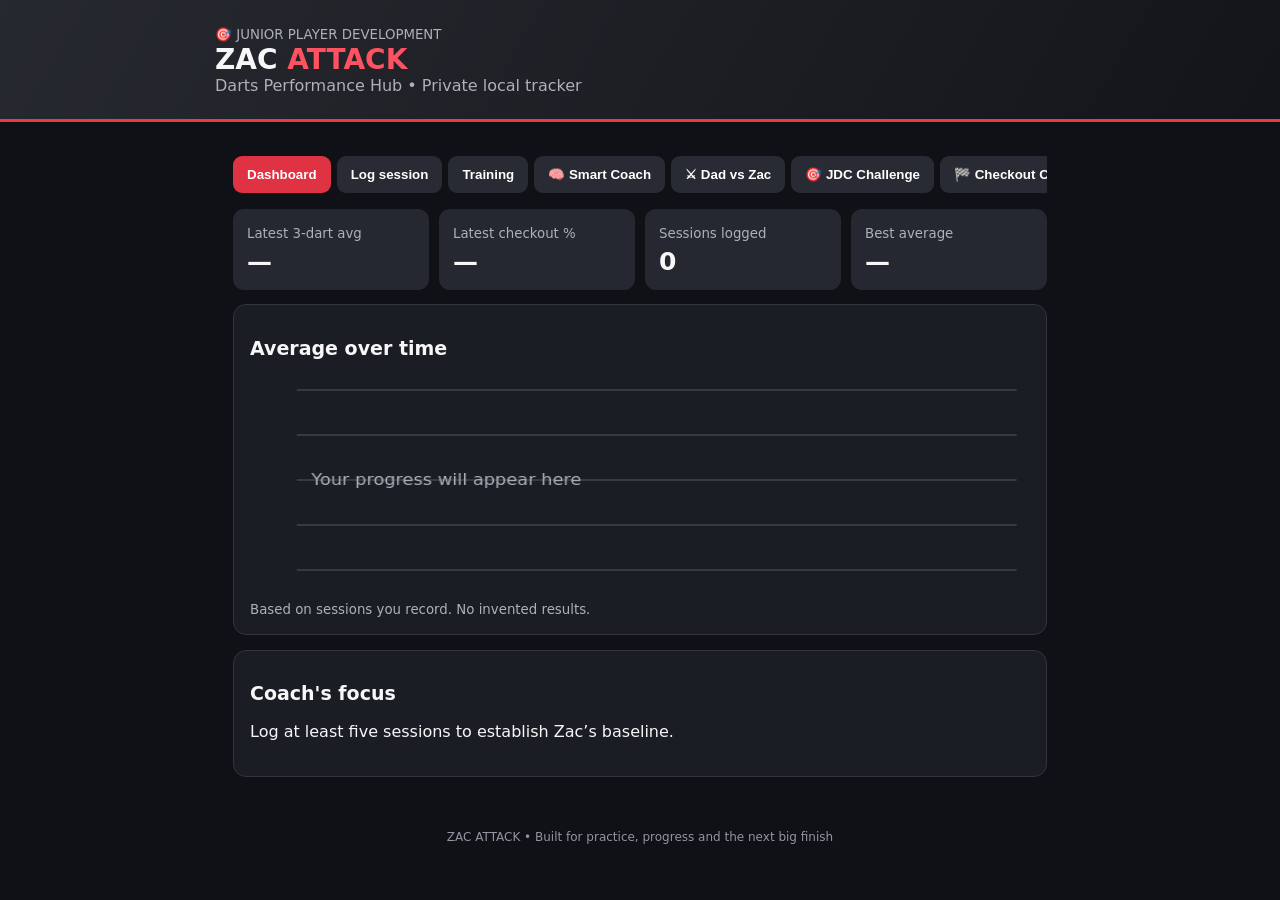
==== index.html @ 5ee9ac0a "Rename Zac_Attack_Smart_Coach.html to index.html" ====
<!DOCTYPE html>
<html lang="en"><head><meta charset="utf-8"/><meta content="width=device-width,initial-scale=1" name="viewport"/><title>Zac Attack | Performance Hub</title><style>:root{font-family:system-ui,Arial;background:#101116;color:#f7f7f8}*{box-sizing:border-box}body{margin:0}header{background:linear-gradient(120deg,#272930,#14151a);padding:24px 18px;border-bottom:3px solid #e63b48}main{max-width:850px;margin:auto;padding:18px}h1{margin:0;font-size:28px}h2{font-size:19px}small,.muted{color:#aeb0ba}.red{color:#ff5261}.tabs{display:flex;gap:6px;overflow:auto;margin:16px 0}.tabs button{white-space:nowrap}button,.button{border:0;border-radius:9px;background:#292b34;color:white;padding:11px 14px;cursor:pointer;font-weight:650}button.active,.primary{background:#df3344}input,select,textarea{width:100%;padding:11px;border-radius:8px;background:#22242c;color:white;border:1px solid #494b54;margin:5px 0 13px}label{font-size:13px;color:#d7d8de}.panel{background:#1b1d24;border:1px solid #32343e;border-radius:13px;padding:16px;margin-bottom:15px}.grid{display:grid;grid-template-columns:repeat(2,1fr);gap:10px}.stat{background:#252731;padding:14px;border-radius:11px}.stat strong{display:block;font-size:25px;margin-top:5px}.wide{grid-column:1/-1}.row{display:flex;gap:8px;flex-wrap:wrap;align-items:center}.row>*{flex:1}section{display:none}section.show{display:block}table{width:100%;border-collapse:collapse;font-size:13px}th,td{padding:9px 4px;text-align:left;border-bottom:1px solid #373944}canvas{width:100%;height:220px}p{line-height:1.5}.notice{border-left:3px solid #df3344;padding-left:12px}footer{text-align:center;color:#9295a2;padding:20px;font-size:12px}@media(min-width:650px){.grid{grid-template-columns:repeat(4,1fr)}} </style><link rel="manifest" href="./manifest.webmanifest"><meta name="theme-color" content="#101014"><meta name="apple-mobile-web-app-capable" content="yes"><link rel="icon" href="./icon-192.png"></head><body><header><div style="max-width:850px;margin:auto"><small>🎯 JUNIOR PLAYER DEVELOPMENT</small><h1>ZAC <span class="red">ATTACK</span></h1><div class="muted">Darts Performance Hub • Private local tracker</div></div></header><main><nav class="tabs"><button class="active" data-tab="dashboard">Dashboard</button><button data-tab="record">Log session</button><button data-tab="training">Training</button><button data-tab="smartCoach">🧠 Smart Coach</button><button data-tab="rivalry">⚔ Dad vs Zac</button><button data-tab="jdc">🎯 JDC Challenge</button><button data-tab="checkoutChallenge">🏁 Checkout Challenge</button><button data-tab="history">History</button><button data-tab="data">Data</button></nav><section class="show" id="dashboard"><div class="grid"><div class="stat"><small>Latest 3-dart avg</small><strong id="avg">—</strong></div><div class="stat"><small>Latest checkout %</small><strong id="checkout">—</strong></div><div class="stat"><small>Sessions logged</small><strong id="count">0</strong></div><div class="stat"><small>Best average</small><strong id="best">—</strong></div></div><div class="panel" style="margin-top:14px"><h2>Average over time</h2><canvas height="220" id="chart" width="700"></canvas><small>Based on sessions you record. No invented results.</small></div><div class="panel"><h2>Coach's focus</h2><p id="coach">Log a few sessions to see training recommendations based on Zac's progress.</p></div></section><section id="record"><div class="panel"><h2>Log a DartCounter session</h2><p class="muted">Enter statistics shown in DartCounter after a match or practice. Leave unavailable fields blank.</p><form id="sessionForm"><label>Date<input id="date" required="" type="date"/></label><label>Session type<select id="type"><option>501 practice</option><option>Competitive match</option><option>Tournament</option><option>Scoring drill</option><option>Doubles practice</option><option>Other practice</option></select></label><div class="grid"><div><label>3-dart average<input id="three" max="180" min="0" placeholder="e.g. 58.40" step="0.01" type="number"/></label></div><div><label>First 9 average<input id="first" max="180" min="0" step="0.01" type="number"/></label></div><div><label>Checkout %<input id="pct" max="100" min="0" step="0.01" type="number"/></label></div><div><label>180s<input id="max" min="0" step="1" type="number"/></label></div></div><label>Notes / opponent / result<textarea id="notes" placeholder="What went well? What needs work?" rows="3"></textarea></label><button class="primary" type="submit">Save session</button></form></div></section><section id="training"><div class="panel"><h2>Practice routines</h2><p class="muted">Record results in the session log to follow progress.</p></div><div id="routines"></div></section><section id="smartCoach"><div class="panel"><h2>🧠 Advanced Junior · Smart Practice Coach</h2><p class="muted">Personalised sessions from Zac’s saved practice results. Targets are coaching guides, not official JDC standards. Missing data stays missing.</p><div class="grid"><div class="stat"><small>Recent 3-dart average</small><strong id="scAverage">—</strong></div><div class="stat"><small>Recent checkout %</small><strong id="scCheckout">—</strong></div><div class="stat"><small>Scoring trend</small><strong id="scTrend">—</strong></div><div class="stat"><small>Current focus</small><strong id="scFocus">Baseline</strong></div></div></div><div class="panel"><h2>Build today's training</h2><label>Session length<select id="scMinutes"><option value="20">20 minutes</option><option value="30" selected>30 minutes</option><option value="45">45 minutes</option></select></label><label>Training emphasis<select id="scMode"><option value="auto">Coach decides from results</option><option value="scoring">Scoring consistency</option><option value="doubles">Doubles accuracy</option><option value="finishing">Checkout finishing</option><option value="pressure">Match pressure</option></select></label><button class="primary" id="scGenerate">Generate my session</button><p id="scReason" class="notice" aria-live="polite"></p><div id="scPlan"></div></div><div class="panel"><h2>After training</h2><p class="muted">Mark the session complete and record what Zac learned. Log measured averages and checkout percentages in Log session so the coach can adapt next time.</p><label>What went well / needs work?<textarea id="scNotes" rows="3" placeholder="e.g. Doubles improved after slowing down"></textarea></label><button id="scComplete" class="primary">Save completed coach session</button><h2>Recent coached sessions</h2><div id="scHistory"></div></div></section><section id="jdc"><div class="panel"><h2>🎯 JDC Academy Challenge</h2><p class="muted">Enter each dart as Zac throws. Only hits on the target number count. Total updates automatically. This is a private practice tracker, not an official academy submission.</p><div class="grid"><div class="stat"><small>Current total</small><strong id="jdcTotal">0</strong></div><div class="stat"><small>Progress</small><strong id="jdcProgress">0 / 57</strong></div></div><h2 id="jdcTarget">Shanghai 10</h2><p id="jdcHelp" class="muted">Three darts at 10</p><div class="row" id="jdcButtons"><button class="primary" data-hit="S">Single</button><button class="primary" data-hit="D">Double</button><button class="primary" data-hit="T">Treble</button><button data-hit="M">Miss / other</button></div><p id="jdcBreakdown" class="muted"></p><div class="row"><button id="jdcUndo">Undo last dart</button><button id="jdcReset">Start again</button></div><div id="jdcFinish" hidden><h2>🏆 Routine complete!</h2><p id="jdcFinal"></p><button class="primary" id="jdcSave">Save JDC result</button></div></div><div class="panel"><h2>Previous JDC routines</h2><div id="jdcHistory"></div></div></section><section id="checkoutChallenge"><div class="panel"><h2>🏁 Checkout Challenge</h2><p><strong>Step 1:</strong> Zac picks his difficulty below. <strong>Step 2:</strong> Tap Start 10 checkouts. You can change difficulty before every new round.</p><p class="muted">Practise real double-out finishes. Pick a range, then enter how many darts were used to finish, or record a miss. Each target allows up to 9 darts (three visits).</p><div class="grid"><div><label>Player<select id="coPlayer"><option>Zac</option><option>Dad</option></select></label></div><div><label>🎯 Choose your difficulty<select id="coLevel"><option value="easy">Beginner: 2–40</option><option value="medium" selected>Intermediate: 41–100</option><option value="hard">Advanced: 101–170</option></select></label></div></div><div class="grid"><div class="stat"><small>Target checkout</small><strong id="coTarget">—</strong></div><div class="stat"><small>Points this round</small><strong id="coPoints">0</strong></div><div class="stat"><small>Completed</small><strong id="coDone">0 / 10</strong></div><div class="stat"><small>Successful finishes</small><strong id="coHits">0</strong></div></div><p id="coMessage" aria-live="polite">Start a round to get your first finish.</p><div class="row"><button class="primary" id="coStart">Start 10 checkouts</button><button id="coUndo">Undo last result</button></div><div id="coPlay" hidden><label>Darts needed to check out<select id="coDarts"><option value="1">1 dart</option><option value="2">2 darts</option><option value="3">3 darts</option><option value="4">4 darts</option><option value="5">5 darts</option><option value="6">6 darts</option><option value="7">7 darts</option><option value="8">8 darts</option><option value="9">9 darts</option></select></label><div class="row"><button class="primary" id="coHit">✓ Checkout hit</button><button id="coMiss">✕ Missed (9 darts)</button></div></div><p class="muted">Scoring: 10 points for a finish in 1–3 darts, 6 points in 4–6, 3 points in 7–9, and 0 for a miss. Maximum 100 points per round. This is a custom Zac Attack drill, not an official JDC scoring system.</p></div><div class="panel"><h2>🏆 Checkout challenge history</h2><div id="coHistory"></div></div></section><section id="history"><div class="panel"><h2>Session history</h2><div style="overflow:auto"><table><thead><tr><th>Date</th><th>Type</th><th>3DA</th><th>CO%</th><th></th></tr></thead><tbody id="rows"></tbody></table></div></div></section><section id="rivalry"><div class="panel"><h2>⚔ Dad vs Zac · Rivalry Zone</h2><p class="muted">Your nightly battle for bragging rights. Scores are entered manually; Omni does not sync directly here.</p><div class="grid"><div class="stat"><small>Dad wins</small><strong id="dadWins">0</strong></div><div class="stat"><small>Zac wins</small><strong id="zacWins">0</strong></div><div class="stat"><small>Matches played</small><strong id="matchCount">0</strong></div><div class="stat"><small>Current streak</small><strong id="winStreak">—</strong></div></div></div><div class="panel"><h2>🎯 Live 501 scorer</h2><p class="muted">Enter each three-dart visit. Exact double-out rules: finishing must be confirmed as a double; busts leave the score unchanged.</p><label>Who throws first?<select id="starter"><option value="Zac">Zac</option><option value="Dad">Dad</option></select></label><button class="primary" id="startGame">Start new leg</button><div hidden="" id="gameArea"><div class="grid" style="margin-top:14px"><div class="stat"><small>Zac remaining</small><strong id="zacRemaining">501</strong></div><div class="stat"><small>Dad remaining</small><strong id="dadRemaining">501</strong></div></div><p id="turnLabel" style="font-weight:700"></p><label>Three-dart visit (0–180)<input id="visit" inputmode="numeric" max="180" min="0" placeholder="e.g. 85" type="number"/></label><label style="display:flex;align-items:center;gap:8px"><input id="doubleOut" style="width:auto;margin:0" type="checkbox"/> Finished on a double (required for a winning visit)</label><div class="row"><button class="primary" id="recordVisit">Record visit</button><button id="undoVisit">Undo last visit</button><button id="abandonGame">Abandon leg</button></div><p aria-live="polite" id="gameMessage"></p><div class="muted" id="visitsList" style="font-size:13px"></div></div></div><div class="panel"><h2>🏆 Quick challenge</h2><p>Try a nine-dart scoring shootout, Bob's 27 or an around-the-clock race. Record who won the challenge below.</p><label>Challenge<select id="challengeType"><option>9-dart scoring shootout</option><option>Bob's 27</option><option>Around the clock</option><option>Checkout race</option><option>Other challenge</option></select></label><label>Winner<select id="challengeWinner"><option value="Zac">Zac</option><option value="Dad">Dad</option><option value="Draw">Draw</option></select></label><label>Notes (optional)<input id="challengeNotes" placeholder="e.g. Zac hit 280 in nine darts"/></label><button class="primary" id="saveChallenge">Save challenge result</button></div><div class="panel"><h2>📅 Rivalry history</h2><div id="rivalryHistory"></div></div></section><section id="data"><div class="panel"><h2>Backup and import</h2><p>All data stays in this browser on this device. Export a backup regularly, especially before clearing browser data. This version has no account or cloud sync.</p><div class="row"><button id="exportJson">Export backup (JSON)</button><button id="exportCsv">Export sessions (CSV)</button></div><label>Restore a backup JSON file<input accept=".json,application/json" id="importJson" type="file"/></label><p class="notice">This is not a direct DartCounter connection. Only import files you have legitimately obtained and are permitted to use.</p></div><div class="panel"><h2>About the tracker</h2><p>Private first version. No DartCounter credentials needed. Statistics are manually entered and should be checked against the original source.</p></div></section></main><footer>ZAC ATTACK • Built for practice, progress and the next big finish</footer><script>const KEY='zac_attack_sessions_v1';let sessions=[];try{sessions=JSON.parse(localStorage.getItem(KEY)||'[]');if(!Array.isArray(sessions))sessions=[]}catch{sessions=[]}const $=id=>document.getElementById(id);$('date').value=new Date().toISOString().slice(0,10);document.querySelectorAll('[data-tab]').forEach(b=>b.onclick=()=>{document.querySelectorAll('[data-tab]').forEach(x=>x.classList.toggle('active',x===b));document.querySelectorAll('section').forEach(s=>s.classList.toggle('show',s.id===b.dataset.tab));render()});const number=id=>$(id).value===''?null:Number($(id).value);function save(){localStorage.setItem(KEY,JSON.stringify(sessions));render()}$('sessionForm').onsubmit=e=>{e.preventDefault();sessions.push({id:crypto.randomUUID?crypto.randomUUID():String(Date.now()),date:$('date').value,type:$('type').value,average:number('three'),firstNine:number('first'),checkout:number('pct'),max180:number('max'),notes:$('notes').value});save();$('sessionForm').reset();$('date').value=new Date().toISOString().slice(0,10);alert('Session saved');};function render(){let ordered=[...sessions].sort((a,b)=>a.date.localeCompare(b.date));let valid=ordered.filter(s=>Number.isFinite(s.average));let latest=ordered.at(-1);$('avg').textContent=latest&&latest.average!=null?latest.average.toFixed(1):'—';$('checkout').textContent=latest&&latest.checkout!=null?latest.checkout.toFixed(1)+'%':'—';$('count').textContent=sessions.length;$('best').textContent=valid.length?Math.max(...valid.map(s=>s.average)).toFixed(1):'—';let recent=valid.slice(-5),older=valid.slice(-10,-5);let rmean=a=>a.reduce((s,x)=>s+x.average,0)/a.length;let advice='Log at least five sessions to establish Zac’s baseline.';if(recent.length>=5){advice='Last five sessions average: '+rmean(recent).toFixed(1)+'. ';if(older.length)advice+='Compared with the previous five: '+(rmean(recent)-rmean(older)>=0?'+':'')+(rmean(recent)-rmean(older)).toFixed(1)+' points. ';let co=ordered.filter(x=>x.checkout!=null).slice(-5);if(co.length&&co.reduce((s,x)=>s+x.checkout,0)/co.length<30)advice+='Focus on doubles and 41–100 checkouts this week.';else advice+='Keep a balanced mix of scoring, finishing and match play.'}$('coach').textContent=advice;$('rows').replaceChildren();ordered.reverse().forEach(s=>{let tr=document.createElement('tr');[s.date,s.type,s.average==null?'—':s.average.toFixed(1),s.checkout==null?'—':s.checkout+'%'].forEach(v=>{let td=document.createElement('td');td.textContent=v;tr.appendChild(td)});let td=document.createElement('td'),b=document.createElement('button');b.textContent='×';b.setAttribute('aria-label','Delete session');b.onclick=()=>{if(confirm('Delete this session?')){sessions=sessions.filter(x=>x.id!==s.id);save()}};td.appendChild(b);tr.appendChild(td);$('rows').appendChild(tr)});draw(valid)}function draw(data){let c=$('chart'),ctx=c.getContext('2d'),w=c.width,h=c.height;ctx.clearRect(0,0,w,h);ctx.strokeStyle='#555864';ctx.lineWidth=1;for(let i=0;i<5;i++){let y=15+i*(h-40)/4;ctx.beginPath();ctx.moveTo(42,y);ctx.lineTo(w-12,y);ctx.stroke()}if(!data.length){ctx.fillStyle='#adb0ba';ctx.font='16px system-ui';ctx.fillText('Your progress will appear here',55,110);return}let vals=data.slice(-25).map(x=>x.average),min=Math.max(0,Math.floor((Math.min(...vals)-10)/10)*10),max=Math.min(180,Math.ceil((Math.max(...vals)+10)/10)*10);if(max===min)max=min+10;ctx.strokeStyle='#ff5261';ctx.lineWidth=3;ctx.beginPath();vals.forEach((v,i)=>{let x=42+i*(w-65)/Math.max(vals.length-1,1),y=15+(max-v)/(max-min)*(h-40);i?ctx.lineTo(x,y):ctx.moveTo(x,y)});ctx.stroke();ctx.fillStyle='#fff';ctx.font='13px system-ui';ctx.fillText(max.toFixed(0),3,18);ctx.fillText(min.toFixed(0),3,h-23)}const drills=[['Scoring consistency','15 minutes','Throw 10 visits at T20. Record the total scored. Repeat weekly to measure consistency.'],['Doubles ladder','15 minutes','Start at D1 and work up to D20. Allow three darts per double; note how many you hit.'],['Bob’s 27','15 minutes','Start on 27 points. Throw three darts at each double D1–D20, adding twice the double value per hit and subtracting it if all three miss. Stop if your score goes below zero.'],['Checkout builder','20 minutes','Attempt 41, 61, 81, 101 and 121. Give each finish three visits and log successes.'],['Match pressure','20 minutes','Play 501 double-out and record the average, first nine and checkout percentage.']];drills.forEach(([name,time,desc])=>{let div=document.createElement('div');div.className='panel';let h=document.createElement('h2');h.textContent=name+' · '+time;let p=document.createElement('p');p.textContent=desc;div.append(h,p);$('routines').appendChild(div)});function download(name,content,type){let a=document.createElement('a'),u=URL.createObjectURL(new Blob([content],{type}));a.href=u;a.download=name;a.click();setTimeout(()=>URL.revokeObjectURL(u),1000)}$('exportJson').onclick=()=>download('zac-attack-backup.json',JSON.stringify({version:1,sessions},null,2),'application/json');$('exportCsv').onclick=()=>{let cols=['date','type','average','firstNine','checkout','max180','notes'];let esc=v=>'"'+String(v??'').replaceAll('"','""')+'"';download('zac-attack-sessions.csv',[cols.join(','),...sessions.map(s=>cols.map(k=>esc(s[k])).join(','))].join('\r\n'),'text/csv')};$('importJson').onchange=async e=>{try{let data=JSON.parse(await e.target.files[0].text());if(!Array.isArray(data.sessions)||data.sessions.some(s=>!s.date||!s.type))throw Error('Invalid backup');if(confirm('Restore backup? This will replace the current local sessions.')){sessions=data.sessions;save();alert('Backup restored')}}catch(err){alert('Unable to import: '+err.message)}e.target.value=''};render();</script><script>
const RKEY='zac_attack_rivalry_v1', GKEY='zac_attack_live501_v1';
let rivalry=[], game=null;
try{rivalry=JSON.parse(localStorage.getItem(RKEY)||'[]');if(!Array.isArray(rivalry))rivalry=[]}catch{rivalry=[]}
try{game=JSON.parse(localStorage.getItem(GKEY)||'null')}catch{game=null}
function persistRivalry(){localStorage.setItem(RKEY,JSON.stringify(rivalry));renderRivalry()}
function persistGame(){localStorage.setItem(GKEY,JSON.stringify(game));renderGame()}
function renderRivalry(){let matches=rivalry.filter(x=>x.type==='501');document.getElementById('dadWins').textContent=matches.filter(x=>x.winner==='Dad').length;document.getElementById('zacWins').textContent=matches.filter(x=>x.winner==='Zac').length;document.getElementById('matchCount').textContent=matches.length;let last=matches.at(-1),streak=0;if(last){for(let i=matches.length-1;i>=0&&matches[i].winner===last.winner;i--)streak++}document.getElementById('winStreak').textContent=last?last.winner+' ×'+streak:'—';let holder=document.getElementById('rivalryHistory');holder.replaceChildren();if(!rivalry.length){holder.textContent='No battles logged yet. Let the rivalry begin!';return}rivalry.slice(-25).reverse().forEach(x=>{let d=document.createElement('div');d.className='stat';d.style.marginBottom='8px';d.textContent=`${x.date} · ${x.type==='501'?'501 leg':x.challenge} · ${x.winner==='Draw'?'Draw':x.winner+' won'}${x.notes?' · '+x.notes:''}`;holder.append(d)})}
function renderGame(){let area=document.getElementById('gameArea');area.hidden=!game;if(!game)return;document.getElementById('zacRemaining').textContent=game.scores.Zac;document.getElementById('dadRemaining').textContent=game.scores.Dad;document.getElementById('turnLabel').textContent=game.finished?game.winner+' wins the leg! 🎉':game.turn+' to throw';document.getElementById('recordVisit').disabled=!!game.finished;let v=document.getElementById('visitsList');v.replaceChildren();game.history.slice(-12).reverse().forEach(h=>{let d=document.createElement('div');d.textContent=h.player+' scored '+h.visit+(h.bust?' (bust)':'')+' · '+h.before+' → '+h.after;v.append(d)})}
document.getElementById('startGame').onclick=()=>{if(game&&!game.finished&&game.history.length&&!confirm('Replace the current unfinished leg?'))return;game={scores:{Zac:501,Dad:501},turn:document.getElementById('starter').value,history:[],finished:false,winner:null};document.getElementById('gameMessage').textContent='New leg started';persistGame()};
document.getElementById('recordVisit').onclick=()=>{if(!game||game.finished)return;let raw=document.getElementById('visit').value,visit=Number(raw),dbl=document.getElementById('doubleOut').checked;if(raw.trim()===''||!Number.isInteger(visit)||visit<0||visit>180){alert('Enter a valid visit between 0 and 180.');return}let player=game.turn,before=game.scores[player],remaining=before-visit,bust=remaining<0||remaining===1||(remaining===0&&!dbl);let after=bust?before:remaining;game.history.push({player,visit,before,after,bust,doubleOut:dbl});game.scores[player]=after;if(after===0){game.finished=true;game.winner=player;rivalry.push({type:'501',winner:player,date:new Date().toLocaleDateString('en-GB'),notes:game.history.length+' visits'});persistRivalry();document.getElementById('gameMessage').textContent=player+' wins! Result saved.'}else{game.turn=player==='Zac'?'Dad':'Zac';document.getElementById('gameMessage').textContent=bust?'Bust! Score unchanged.':''}document.getElementById('visit').value='';document.getElementById('doubleOut').checked=false;persistGame()};
document.getElementById('undoVisit').onclick=()=>{if(!game||!game.history.length)return;if(game.finished){let last=rivalry.at(-1);if(last&&last.type==='501'&&last.winner===game.winner){rivalry.pop();persistRivalry()}}let last=game.history.pop();game.scores[last.player]=last.before;game.turn=last.player;game.finished=false;game.winner=null;document.getElementById('gameMessage').textContent='Last visit undone';persistGame()};
document.getElementById('abandonGame').onclick=()=>{if(game&&!game.finished&&game.history.length&&!confirm('Abandon this unfinished leg?'))return;game=null;persistGame()};
document.getElementById('saveChallenge').onclick=()=>{rivalry.push({type:'challenge',challenge:document.getElementById('challengeType').value,winner:document.getElementById('challengeWinner').value,notes:document.getElementById('challengeNotes').value.slice(0,200),date:new Date().toLocaleDateString('en-GB')});document.getElementById('challengeNotes').value='';persistRivalry()};
renderRivalry();renderGame();
// Extend backups without altering the original session schema.
const oldExport=document.getElementById('exportJson').onclick;document.getElementById('exportJson').onclick=()=>download('zac-attack-complete-backup.json',JSON.stringify({version:2,sessions,rivalry,game},null,2),'application/json');
const oldImport=document.getElementById('importJson').onchange;document.getElementById('importJson').onchange=async e=>{try{let data=JSON.parse(await e.target.files[0].text());if(!Array.isArray(data.sessions)||data.sessions.some(s=>!s.date||!s.type))throw Error('Invalid backup');if(data.rivalry!==undefined&&!Array.isArray(data.rivalry))throw Error('Invalid rivalry data');if(confirm('Restore backup? This replaces local sessions and any rivalry history included in the file.')){sessions=data.sessions;save();if(Array.isArray(data.rivalry)){rivalry=data.rivalry;persistRivalry()}if('game' in data){game=data.game;persistGame()}alert('Backup restored')}}catch(err){alert('Unable to import: '+err.message)}e.target.value=''};
</script><script>
(()=>{
const key='zac_attack_jdc_v1', historyKey='zac_attack_jdc_history_v1';
const el=id=>document.getElementById(id);
const targets=[...Array.from({length:6},(_,i)=>({part:'Shanghai 10–15',n:i+10,count:3})),...Array.from({length:20},(_,i)=>({part:'Doubles 1–20',n:i+1,count:1})),{part:'Doubles + Bull',n:25,count:1},...Array.from({length:6},(_,i)=>({part:'Shanghai 15–20',n:i+15,count:3}))];
let darts=[];let history=[];try{darts=JSON.parse(localStorage.getItem(key)||'[]');history=JSON.parse(localStorage.getItem(historyKey)||'[]')}catch{};if(!Array.isArray(darts))darts=[];if(!Array.isArray(history))history=[];
const totalDarts=targets.reduce((a,t)=>a+t.count,0);
function calculate(){let total=0,idx=0,breakdown=[];for(let t of targets){let hits=darts.slice(idx,idx+t.count);idx+=t.count;let pts=0;if(t.count===1){pts=hits[0]==='D'?50:0;if(t.n===25)pts=hits[0]==='D'?100:0;}else{for(let h of hits)pts+=t.n*({S:1,D:2,T:3,M:0}[h]||0);if(hits.length===3&&['S','D','T'].every(x=>hits.includes(x)))pts+=100;}total+=pts;if(hits.length)breakdown.push((t.n===25?'Bull':t.count===1?'D'+t.n:String(t.n))+': '+pts);}return {total,breakdown}}
function render(){let used=0,t=targets.find(x=>{if(used+x.count>darts.length)return true;used+=x.count;return false});let result=calculate();el('jdcTotal').textContent=result.total;el('jdcProgress').textContent=darts.length+' / '+totalDarts;el('jdcTarget').textContent=t?(t.n===25?'Bullseye':t.count===1?'Double '+t.n:'Shanghai '+t.n):'Finished!';el('jdcHelp').textContent=t?(t.part+' · '+(t.count-(darts.length-used))+' dart(s) left at this target'):'All 57 darts recorded';el('jdcBreakdown').textContent=result.breakdown.slice(-8).join('  •  ');el('jdcButtons').hidden=!t;el('jdcFinish').hidden=!!t;el('jdcFinal').textContent='Final score: '+result.total+' points';el('jdcHistory').replaceChildren();if(!history.length)el('jdcHistory').textContent='No completed routines yet.';else history.slice().reverse().forEach(r=>{let p=document.createElement('p');p.textContent=r.date+' · '+r.score+' points';el('jdcHistory').appendChild(p)});localStorage.setItem(key,JSON.stringify(darts));}
el('jdcButtons').querySelectorAll('button').forEach(b=>b.onclick=()=>{if(darts.length<totalDarts){let t;let used=0;for(let x of targets){if(used+x.count>darts.length){t=x;break;}used+=x.count;}let h=b.dataset.hit;if(t.count===1&&h==='T')return alert('Doubles stage: select Double for a hit, otherwise Miss.');if(t.n===25&&h==='S')return alert('Bull stage: select Double for inner bull or Miss for anything else.');darts.push(h);render();}});
el('jdcUndo').onclick=()=>{darts.pop();render()};el('jdcReset').onclick=()=>{if(confirm('Start the JDC routine again? Unsaved darts will be lost.')){darts=[];render()}};
el('jdcSave').onclick=()=>{if(darts.length!==totalDarts)return;history.push({date:new Date().toISOString().slice(0,10),score:calculate().total,darts:[...darts]});localStorage.setItem(historyKey,JSON.stringify(history));darts=[];render();alert('JDC result saved!')};render();
})();
</script><script>
(function(){
const K='zac_attack_checkout_v1';let history=[];try{history=JSON.parse(localStorage.getItem(K)||'[]');if(!Array.isArray(history))history=[]}catch{};
let round=null;const el=id=>document.getElementById(id);const prefKey='zac_attack_checkout_preferences_v1';try{const pref=JSON.parse(localStorage.getItem(prefKey)||'{}');if(['easy','medium','hard'].includes(pref.level))el('coLevel').value=pref.level;if(['Zac','Dad'].includes(pref.player))el('coPlayer').value=pref.player}catch{};function savePref(){localStorage.setItem(prefKey,JSON.stringify({level:el('coLevel').value,player:el('coPlayer').value}))}el('coLevel').addEventListener('change',savePref);el('coPlayer').addEventListener('change',savePref);
function targets(level){const [lo,hi]=level==='easy'?[2,40]:level==='medium'?[41,100]:[101,170];let a=[];for(let n=lo;n<=hi;n++){if([159,162,163,165,166,168,169].includes(n))continue;a.push(n)}return a}
function render(){let done=round?round.results.length:0,score=round?round.results.reduce((s,r)=>s+r.points,0):0,hits=round?round.results.filter(r=>r.darts).length:0;el('coTarget').textContent=round&&done<10?round.targets[done]:'—';el('coPoints').textContent=score;el('coDone').textContent=done+' / 10';el('coHits').textContent=hits;el('coPlay').hidden=!round||done>=10;el('coUndo').disabled=!round||!done;el('coStart').textContent=round&&done<10?'Restart round':'Start 10 checkouts';el('coHistory').replaceChildren();if(!history.length)el('coHistory').textContent='No completed rounds yet.';history.slice(-20).reverse().forEach(x=>{let d=document.createElement('div');d.className='stat';d.style.marginBottom='8px';d.textContent=x.date+' · '+x.player+' · '+x.level+' · '+x.points+'/100 points · '+x.hits+'/10 finishes';el('coHistory').append(d)})}
function finish(){let score=round.results.reduce((s,r)=>s+r.points,0),hits=round.results.filter(r=>r.darts).length;history.push({date:new Date().toLocaleDateString('en-GB'),player:round.player,level:round.level,points:score,hits,results:round.results});localStorage.setItem(K,JSON.stringify(history));el('coMessage').textContent=`🏆 ${round.player} finished: ${score}/100 points, ${hits}/10 checkouts. Saved to history.`;round=null;render()}
function record(darts){if(!round||round.results.length>=10)return;let points=darts?(darts<=3?10:darts<=6?6:3):0;round.results.push({target:round.targets[round.results.length],darts,points});if(round.results.length===10){finish();return}el('coMessage').textContent=(darts?'Great finish! +'+points+' points.':'Missed. 0 points.')+' Next target: '+round.targets[round.results.length];render()}
el('coStart').onclick=()=>{if(round&&round.results.length&&!confirm('Restart and lose this unfinished round?'))return;let level=el('coLevel').value,pool=targets(level);for(let i=pool.length-1;i>0;i--){let j=Math.floor(Math.random()*(i+1));[pool[i],pool[j]]=[pool[j],pool[i]]}round={player:el('coPlayer').value,level,targets:pool.slice(0,10),results:[]};el('coMessage').textContent='Target '+round.targets[0]+'. You have up to 9 darts. Finish on a double!';render()};
el('coHit').onclick=()=>record(Number(el('coDarts').value));el('coMiss').onclick=()=>record(null);el('coUndo').onclick=()=>{if(round&&round.results.length){round.results.pop();el('coMessage').textContent='Last result undone.';render()}};render();
})();
</script><script>
(()=>{
'use strict';
const el=id=>document.getElementById(id);
const K='zac_attack_smart_coach_v1';
let logs=[];
try{const v=JSON.parse(localStorage.getItem(K)||'[]');if(Array.isArray(v))logs=v}catch{}
let current=null;
const DRILLS={
 scoring:[['Treble 20 grouping','Throw 10 three-dart visits at T20. Record total points and count visits of 60+.'],['Switching drill','Alternate three darts at T20, T19 and T18. Record each visit and aim for repeatable grouping.']],
 doubles:[['Doubles ladder','Start at D20, D16, D10, D8 and D4. Throw 9 darts at each. Record hits out of 45.'],['Bob’s 27','Play standard Bob’s 27, tracking final score and which doubles cause problems.']],
 finishing:[['41–100 checkout builder','Attempt 41, 52, 61, 70 and 81 with up to 9 darts each. Record finishes and darts used.'],['Two-dart finish routes','Practise 40, 48, 56, 64 and 72. Say the route before throwing and finish on a double.']],
 pressure:[['Pressure 501','Play 501 double-out with a match-style routine. Record three-dart average and checkout %.'],['Last dart counts','Pick D20, D16 and D10. Give each 3 darts; only the third dart earns a point. Record points out of 15.']]
};
function num(x){return Number.isFinite(x)?x:null}
function mean(a){return a.length?a.reduce((x,y)=>x+y,0)/a.length:null}
function snapshot(){
 const ordered=[...sessions].sort((a,b)=>String(a.date).localeCompare(String(b.date)));
 const avgs=ordered.map(x=>num(x.average)).filter(x=>x!==null);
 const cos=ordered.map(x=>num(x.checkout)).filter(x=>x!==null);
 const recent=mean(avgs.slice(-5)),previous=mean(avgs.slice(-10,-5));
 const co=mean(cos.slice(-5));
 return {recent,previous,co,avgCount:avgs.length,coCount:cos.length};
}
function choose(s){
 if(s.avgCount<3&&s.coCount<3)return ['scoring','Not enough recorded results yet. Start with scoring consistency and log at least three sessions with averages or checkout percentages.'];
 if(s.coCount>=3&&s.co<30)return ['doubles','Recent recorded checkout percentage is below 30%, so doubles accuracy is the priority.'];
 if(s.avgCount>=5&&s.previous!==null&&s.recent<s.previous-3)return ['scoring','Recent scoring average is more than three points below the previous group of sessions.'];
 if(s.coCount>=3&&s.co<40)return ['finishing','Finishing is the next priority based on the recent recorded checkout percentages.'];
 return ['pressure','Recorded results do not show a clear weak area. Practise under match pressure while maintaining scoring and doubles.'];
}
function render(){
 const s=snapshot(),[focus,why]=choose(s);
 el('scAverage').textContent=s.recent===null?'—':s.recent.toFixed(1);
 el('scCheckout').textContent=s.co===null?'—':s.co.toFixed(1)+'%';
 el('scTrend').textContent=s.previous===null?'—':(s.recent-s.previous>=0?'+':'')+(s.recent-s.previous).toFixed(1);
 el('scFocus').textContent=({scoring:'Scoring',doubles:'Doubles',finishing:'Finishing',pressure:'Pressure'})[focus];
 el('scHistory').replaceChildren();
 if(!logs.length)el('scHistory').textContent='No completed coach sessions yet.';
 logs.slice(-10).reverse().forEach(x=>{let d=document.createElement('div');d.className='stat';d.style.marginBottom='8px';d.textContent=x.date+' · '+x.minutes+' min · '+x.focus+' · '+(x.notes||'Completed');el('scHistory').appendChild(d)});
 return {focus,why};
}
function generate(){
 const s=snapshot(),[suggested,why]=choose(s),mode=el('scMode').value;
 const focus=mode==='auto'?suggested:mode;
 const reason=mode==='auto'?why:'You selected '+focus+' as today’s focus. The automatic recommendation remains available.';
 const minutes=Number(el('scMinutes').value);
 const warm=minutes===20?3:5,cool=minutes===20?2:5,core=minutes-warm-cool;
 const first=Math.ceil(core*.6),second=core-first;
 const exercises=[['Warm-up',warm,'Relaxed throws at 20, 19 and bull. Focus on rhythm, not scores.'],[DRILLS[focus][0][0],first,DRILLS[focus][0][1]],[DRILLS[focus][1][0],second,DRILLS[focus][1][1]],['Review and reset',cool,'Write down your result, one strength and one next-step goal.']];
 current={focus,minutes,exercises};
 el('scReason').textContent=reason;
 el('scPlan').replaceChildren();
 exercises.forEach(([name,time,detail],i)=>{let d=document.createElement('div');d.className='stat';d.style.marginTop='9px';let h=document.createElement('strong');h.style.fontSize='16px';h.textContent=(i+1)+'. '+name+' · '+time+' min';let p=document.createElement('p');p.textContent=detail;d.append(h,p);el('scPlan').append(d)});
}
el('scGenerate').onclick=generate;
el('scComplete').onclick=()=>{if(!current){alert('Generate a session first.');return}if(!confirm('Save this session as completed?'))return;logs.push({date:new Date().toISOString().slice(0,10),minutes:current.minutes,focus:current.focus,notes:el('scNotes').value.slice(0,400)});localStorage.setItem(K,JSON.stringify(logs));el('scNotes').value='';current=null;render();alert('Coached session saved. Log measured results separately to improve recommendations.');};
// Refresh recommendations after any newly recorded session, without changing existing storage.
el('sessionForm').addEventListener('submit',()=>setTimeout(render,0));
document.querySelector('[data-tab="smartCoach"]').addEventListener('click',render);
render();generate();
})();
</script><script>if ('serviceWorker' in navigator && location.protocol.startsWith('http')) {window.addEventListener('load',()=>navigator.serviceWorker.register('./sw.js').catch(()=>{}));}</script></body></html>
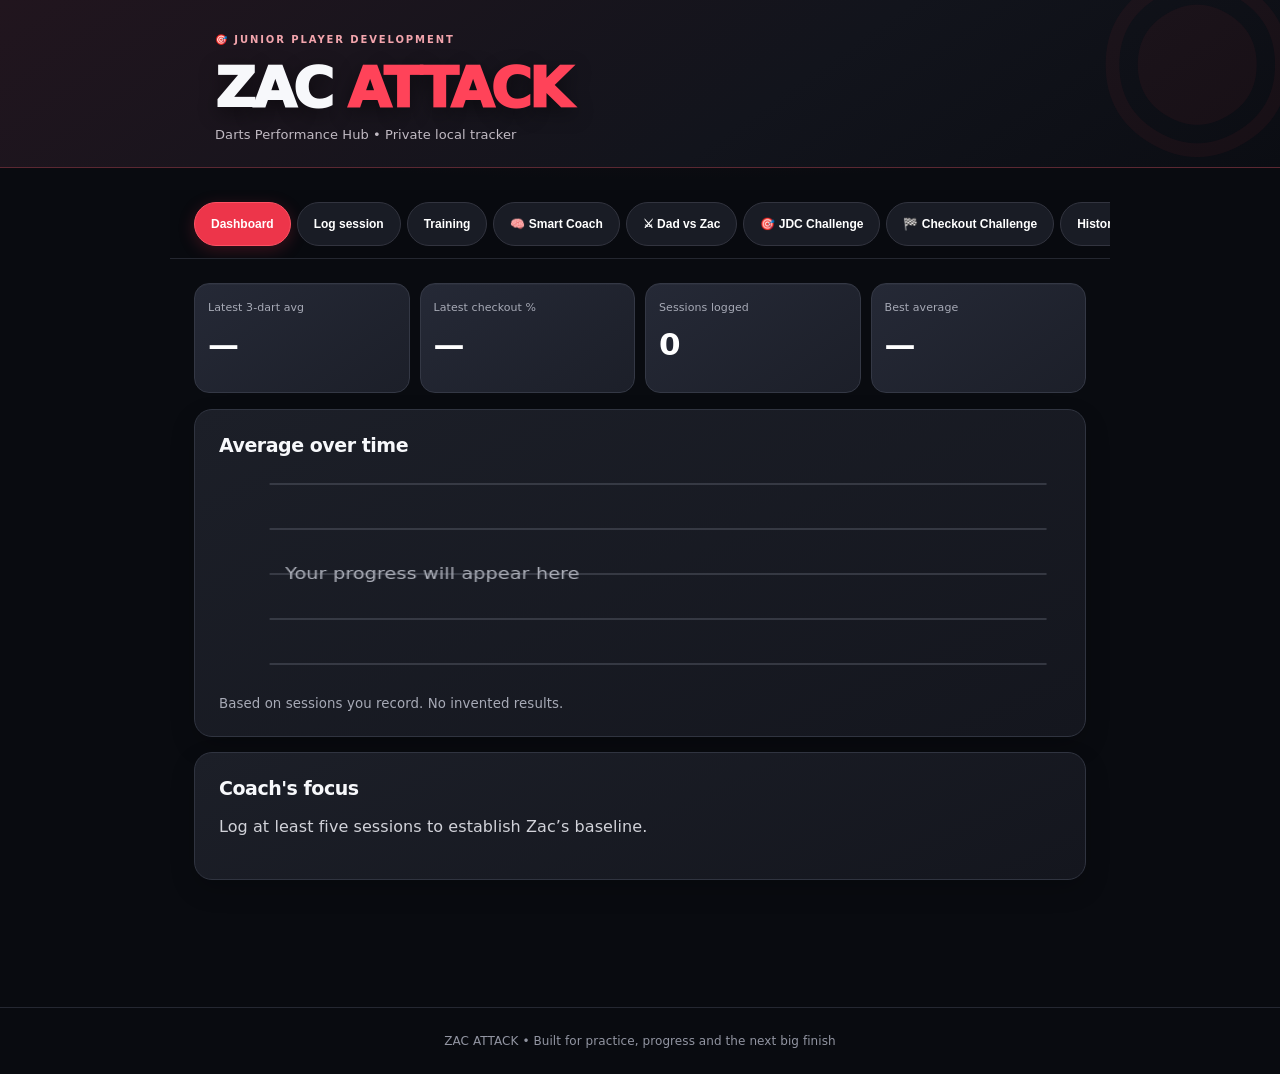
==== commit 9ec073a7: "Update index.html" ====
--- a/index.html
+++ b/index.html
@@ -1,5 +1,5 @@
 <!DOCTYPE html>
-<html lang="en"><head><meta charset="utf-8"/><meta content="width=device-width,initial-scale=1" name="viewport"/><title>Zac Attack | Performance Hub</title><style>:root{font-family:system-ui,Arial;background:#101116;color:#f7f7f8}*{box-sizing:border-box}body{margin:0}header{background:linear-gradient(120deg,#272930,#14151a);padding:24px 18px;border-bottom:3px solid #e63b48}main{max-width:850px;margin:auto;padding:18px}h1{margin:0;font-size:28px}h2{font-size:19px}small,.muted{color:#aeb0ba}.red{color:#ff5261}.tabs{display:flex;gap:6px;overflow:auto;margin:16px 0}.tabs button{white-space:nowrap}button,.button{border:0;border-radius:9px;background:#292b34;color:white;padding:11px 14px;cursor:pointer;font-weight:650}button.active,.primary{background:#df3344}input,select,textarea{width:100%;padding:11px;border-radius:8px;background:#22242c;color:white;border:1px solid #494b54;margin:5px 0 13px}label{font-size:13px;color:#d7d8de}.panel{background:#1b1d24;border:1px solid #32343e;border-radius:13px;padding:16px;margin-bottom:15px}.grid{display:grid;grid-template-columns:repeat(2,1fr);gap:10px}.stat{background:#252731;padding:14px;border-radius:11px}.stat strong{display:block;font-size:25px;margin-top:5px}.wide{grid-column:1/-1}.row{display:flex;gap:8px;flex-wrap:wrap;align-items:center}.row>*{flex:1}section{display:none}section.show{display:block}table{width:100%;border-collapse:collapse;font-size:13px}th,td{padding:9px 4px;text-align:left;border-bottom:1px solid #373944}canvas{width:100%;height:220px}p{line-height:1.5}.notice{border-left:3px solid #df3344;padding-left:12px}footer{text-align:center;color:#9295a2;padding:20px;font-size:12px}@media(min-width:650px){.grid{grid-template-columns:repeat(4,1fr)}} </style><link rel="manifest" href="./manifest.webmanifest"><meta name="theme-color" content="#101014"><meta name="apple-mobile-web-app-capable" content="yes"><link rel="icon" href="./icon-192.png"></head><body><header><div style="max-width:850px;margin:auto"><small>🎯 JUNIOR PLAYER DEVELOPMENT</small><h1>ZAC <span class="red">ATTACK</span></h1><div class="muted">Darts Performance Hub • Private local tracker</div></div></header><main><nav class="tabs"><button class="active" data-tab="dashboard">Dashboard</button><button data-tab="record">Log session</button><button data-tab="training">Training</button><button data-tab="smartCoach">🧠 Smart Coach</button><button data-tab="rivalry">⚔ Dad vs Zac</button><button data-tab="jdc">🎯 JDC Challenge</button><button data-tab="checkoutChallenge">🏁 Checkout Challenge</button><button data-tab="history">History</button><button data-tab="data">Data</button></nav><section class="show" id="dashboard"><div class="grid"><div class="stat"><small>Latest 3-dart avg</small><strong id="avg">—</strong></div><div class="stat"><small>Latest checkout %</small><strong id="checkout">—</strong></div><div class="stat"><small>Sessions logged</small><strong id="count">0</strong></div><div class="stat"><small>Best average</small><strong id="best">—</strong></div></div><div class="panel" style="margin-top:14px"><h2>Average over time</h2><canvas height="220" id="chart" width="700"></canvas><small>Based on sessions you record. No invented results.</small></div><div class="panel"><h2>Coach's focus</h2><p id="coach">Log a few sessions to see training recommendations based on Zac's progress.</p></div></section><section id="record"><div class="panel"><h2>Log a DartCounter session</h2><p class="muted">Enter statistics shown in DartCounter after a match or practice. Leave unavailable fields blank.</p><form id="sessionForm"><label>Date<input id="date" required="" type="date"/></label><label>Session type<select id="type"><option>501 practice</option><option>Competitive match</option><option>Tournament</option><option>Scoring drill</option><option>Doubles practice</option><option>Other practice</option></select></label><div class="grid"><div><label>3-dart average<input id="three" max="180" min="0" placeholder="e.g. 58.40" step="0.01" type="number"/></label></div><div><label>First 9 average<input id="first" max="180" min="0" step="0.01" type="number"/></label></div><div><label>Checkout %<input id="pct" max="100" min="0" step="0.01" type="number"/></label></div><div><label>180s<input id="max" min="0" step="1" type="number"/></label></div></div><label>Notes / opponent / result<textarea id="notes" placeholder="What went well? What needs work?" rows="3"></textarea></label><button class="primary" type="submit">Save session</button></form></div></section><section id="training"><div class="panel"><h2>Practice routines</h2><p class="muted">Record results in the session log to follow progress.</p></div><div id="routines"></div></section><section id="smartCoach"><div class="panel"><h2>🧠 Advanced Junior · Smart Practice Coach</h2><p class="muted">Personalised sessions from Zac’s saved practice results. Targets are coaching guides, not official JDC standards. Missing data stays missing.</p><div class="grid"><div class="stat"><small>Recent 3-dart average</small><strong id="scAverage">—</strong></div><div class="stat"><small>Recent checkout %</small><strong id="scCheckout">—</strong></div><div class="stat"><small>Scoring trend</small><strong id="scTrend">—</strong></div><div class="stat"><small>Current focus</small><strong id="scFocus">Baseline</strong></div></div></div><div class="panel"><h2>Build today's training</h2><label>Session length<select id="scMinutes"><option value="20">20 minutes</option><option value="30" selected>30 minutes</option><option value="45">45 minutes</option></select></label><label>Training emphasis<select id="scMode"><option value="auto">Coach decides from results</option><option value="scoring">Scoring consistency</option><option value="doubles">Doubles accuracy</option><option value="finishing">Checkout finishing</option><option value="pressure">Match pressure</option></select></label><button class="primary" id="scGenerate">Generate my session</button><p id="scReason" class="notice" aria-live="polite"></p><div id="scPlan"></div></div><div class="panel"><h2>After training</h2><p class="muted">Mark the session complete and record what Zac learned. Log measured averages and checkout percentages in Log session so the coach can adapt next time.</p><label>What went well / needs work?<textarea id="scNotes" rows="3" placeholder="e.g. Doubles improved after slowing down"></textarea></label><button id="scComplete" class="primary">Save completed coach session</button><h2>Recent coached sessions</h2><div id="scHistory"></div></div></section><section id="jdc"><div class="panel"><h2>🎯 JDC Academy Challenge</h2><p class="muted">Enter each dart as Zac throws. Only hits on the target number count. Total updates automatically. This is a private practice tracker, not an official academy submission.</p><div class="grid"><div class="stat"><small>Current total</small><strong id="jdcTotal">0</strong></div><div class="stat"><small>Progress</small><strong id="jdcProgress">0 / 57</strong></div></div><h2 id="jdcTarget">Shanghai 10</h2><p id="jdcHelp" class="muted">Three darts at 10</p><div class="row" id="jdcButtons"><button class="primary" data-hit="S">Single</button><button class="primary" data-hit="D">Double</button><button class="primary" data-hit="T">Treble</button><button data-hit="M">Miss / other</button></div><p id="jdcBreakdown" class="muted"></p><div class="row"><button id="jdcUndo">Undo last dart</button><button id="jdcReset">Start again</button></div><div id="jdcFinish" hidden><h2>🏆 Routine complete!</h2><p id="jdcFinal"></p><button class="primary" id="jdcSave">Save JDC result</button></div></div><div class="panel"><h2>Previous JDC routines</h2><div id="jdcHistory"></div></div></section><section id="checkoutChallenge"><div class="panel"><h2>🏁 Checkout Challenge</h2><p><strong>Step 1:</strong> Zac picks his difficulty below. <strong>Step 2:</strong> Tap Start 10 checkouts. You can change difficulty before every new round.</p><p class="muted">Practise real double-out finishes. Pick a range, then enter how many darts were used to finish, or record a miss. Each target allows up to 9 darts (three visits).</p><div class="grid"><div><label>Player<select id="coPlayer"><option>Zac</option><option>Dad</option></select></label></div><div><label>🎯 Choose your difficulty<select id="coLevel"><option value="easy">Beginner: 2–40</option><option value="medium" selected>Intermediate: 41–100</option><option value="hard">Advanced: 101–170</option></select></label></div></div><div class="grid"><div class="stat"><small>Target checkout</small><strong id="coTarget">—</strong></div><div class="stat"><small>Points this round</small><strong id="coPoints">0</strong></div><div class="stat"><small>Completed</small><strong id="coDone">0 / 10</strong></div><div class="stat"><small>Successful finishes</small><strong id="coHits">0</strong></div></div><p id="coMessage" aria-live="polite">Start a round to get your first finish.</p><div class="row"><button class="primary" id="coStart">Start 10 checkouts</button><button id="coUndo">Undo last result</button></div><div id="coPlay" hidden><label>Darts needed to check out<select id="coDarts"><option value="1">1 dart</option><option value="2">2 darts</option><option value="3">3 darts</option><option value="4">4 darts</option><option value="5">5 darts</option><option value="6">6 darts</option><option value="7">7 darts</option><option value="8">8 darts</option><option value="9">9 darts</option></select></label><div class="row"><button class="primary" id="coHit">✓ Checkout hit</button><button id="coMiss">✕ Missed (9 darts)</button></div></div><p class="muted">Scoring: 10 points for a finish in 1–3 darts, 6 points in 4–6, 3 points in 7–9, and 0 for a miss. Maximum 100 points per round. This is a custom Zac Attack drill, not an official JDC scoring system.</p></div><div class="panel"><h2>🏆 Checkout challenge history</h2><div id="coHistory"></div></div></section><section id="history"><div class="panel"><h2>Session history</h2><div style="overflow:auto"><table><thead><tr><th>Date</th><th>Type</th><th>3DA</th><th>CO%</th><th></th></tr></thead><tbody id="rows"></tbody></table></div></div></section><section id="rivalry"><div class="panel"><h2>⚔ Dad vs Zac · Rivalry Zone</h2><p class="muted">Your nightly battle for bragging rights. Scores are entered manually; Omni does not sync directly here.</p><div class="grid"><div class="stat"><small>Dad wins</small><strong id="dadWins">0</strong></div><div class="stat"><small>Zac wins</small><strong id="zacWins">0</strong></div><div class="stat"><small>Matches played</small><strong id="matchCount">0</strong></div><div class="stat"><small>Current streak</small><strong id="winStreak">—</strong></div></div></div><div class="panel"><h2>🎯 Live 501 scorer</h2><p class="muted">Enter each three-dart visit. Exact double-out rules: finishing must be confirmed as a double; busts leave the score unchanged.</p><label>Who throws first?<select id="starter"><option value="Zac">Zac</option><option value="Dad">Dad</option></select></label><button class="primary" id="startGame">Start new leg</button><div hidden="" id="gameArea"><div class="grid" style="margin-top:14px"><div class="stat"><small>Zac remaining</small><strong id="zacRemaining">501</strong></div><div class="stat"><small>Dad remaining</small><strong id="dadRemaining">501</strong></div></div><p id="turnLabel" style="font-weight:700"></p><label>Three-dart visit (0–180)<input id="visit" inputmode="numeric" max="180" min="0" placeholder="e.g. 85" type="number"/></label><label style="display:flex;align-items:center;gap:8px"><input id="doubleOut" style="width:auto;margin:0" type="checkbox"/> Finished on a double (required for a winning visit)</label><div class="row"><button class="primary" id="recordVisit">Record visit</button><button id="undoVisit">Undo last visit</button><button id="abandonGame">Abandon leg</button></div><p aria-live="polite" id="gameMessage"></p><div class="muted" id="visitsList" style="font-size:13px"></div></div></div><div class="panel"><h2>🏆 Quick challenge</h2><p>Try a nine-dart scoring shootout, Bob's 27 or an around-the-clock race. Record who won the challenge below.</p><label>Challenge<select id="challengeType"><option>9-dart scoring shootout</option><option>Bob's 27</option><option>Around the clock</option><option>Checkout race</option><option>Other challenge</option></select></label><label>Winner<select id="challengeWinner"><option value="Zac">Zac</option><option value="Dad">Dad</option><option value="Draw">Draw</option></select></label><label>Notes (optional)<input id="challengeNotes" placeholder="e.g. Zac hit 280 in nine darts"/></label><button class="primary" id="saveChallenge">Save challenge result</button></div><div class="panel"><h2>📅 Rivalry history</h2><div id="rivalryHistory"></div></div></section><section id="data"><div class="panel"><h2>Backup and import</h2><p>All data stays in this browser on this device. Export a backup regularly, especially before clearing browser data. This version has no account or cloud sync.</p><div class="row"><button id="exportJson">Export backup (JSON)</button><button id="exportCsv">Export sessions (CSV)</button></div><label>Restore a backup JSON file<input accept=".json,application/json" id="importJson" type="file"/></label><p class="notice">This is not a direct DartCounter connection. Only import files you have legitimately obtained and are permitted to use.</p></div><div class="panel"><h2>About the tracker</h2><p>Private first version. No DartCounter credentials needed. Statistics are manually entered and should be checked against the original source.</p></div></section></main><footer>ZAC ATTACK • Built for practice, progress and the next big finish</footer><script>const KEY='zac_attack_sessions_v1';let sessions=[];try{sessions=JSON.parse(localStorage.getItem(KEY)||'[]');if(!Array.isArray(sessions))sessions=[]}catch{sessions=[]}const $=id=>document.getElementById(id);$('date').value=new Date().toISOString().slice(0,10);document.querySelectorAll('[data-tab]').forEach(b=>b.onclick=()=>{document.querySelectorAll('[data-tab]').forEach(x=>x.classList.toggle('active',x===b));document.querySelectorAll('section').forEach(s=>s.classList.toggle('show',s.id===b.dataset.tab));render()});const number=id=>$(id).value===''?null:Number($(id).value);function save(){localStorage.setItem(KEY,JSON.stringify(sessions));render()}$('sessionForm').onsubmit=e=>{e.preventDefault();sessions.push({id:crypto.randomUUID?crypto.randomUUID():String(Date.now()),date:$('date').value,type:$('type').value,average:number('three'),firstNine:number('first'),checkout:number('pct'),max180:number('max'),notes:$('notes').value});save();$('sessionForm').reset();$('date').value=new Date().toISOString().slice(0,10);alert('Session saved');};function render(){let ordered=[...sessions].sort((a,b)=>a.date.localeCompare(b.date));let valid=ordered.filter(s=>Number.isFinite(s.average));let latest=ordered.at(-1);$('avg').textContent=latest&&latest.average!=null?latest.average.toFixed(1):'—';$('checkout').textContent=latest&&latest.checkout!=null?latest.checkout.toFixed(1)+'%':'—';$('count').textContent=sessions.length;$('best').textContent=valid.length?Math.max(...valid.map(s=>s.average)).toFixed(1):'—';let recent=valid.slice(-5),older=valid.slice(-10,-5);let rmean=a=>a.reduce((s,x)=>s+x.average,0)/a.length;let advice='Log at least five sessions to establish Zac’s baseline.';if(recent.length>=5){advice='Last five sessions average: '+rmean(recent).toFixed(1)+'. ';if(older.length)advice+='Compared with the previous five: '+(rmean(recent)-rmean(older)>=0?'+':'')+(rmean(recent)-rmean(older)).toFixed(1)+' points. ';let co=ordered.filter(x=>x.checkout!=null).slice(-5);if(co.length&&co.reduce((s,x)=>s+x.checkout,0)/co.length<30)advice+='Focus on doubles and 41–100 checkouts this week.';else advice+='Keep a balanced mix of scoring, finishing and match play.'}$('coach').textContent=advice;$('rows').replaceChildren();ordered.reverse().forEach(s=>{let tr=document.createElement('tr');[s.date,s.type,s.average==null?'—':s.average.toFixed(1),s.checkout==null?'—':s.checkout+'%'].forEach(v=>{let td=document.createElement('td');td.textContent=v;tr.appendChild(td)});let td=document.createElement('td'),b=document.createElement('button');b.textContent='×';b.setAttribute('aria-label','Delete session');b.onclick=()=>{if(confirm('Delete this session?')){sessions=sessions.filter(x=>x.id!==s.id);save()}};td.appendChild(b);tr.appendChild(td);$('rows').appendChild(tr)});draw(valid)}function draw(data){let c=$('chart'),ctx=c.getContext('2d'),w=c.width,h=c.height;ctx.clearRect(0,0,w,h);ctx.strokeStyle='#555864';ctx.lineWidth=1;for(let i=0;i<5;i++){let y=15+i*(h-40)/4;ctx.beginPath();ctx.moveTo(42,y);ctx.lineTo(w-12,y);ctx.stroke()}if(!data.length){ctx.fillStyle='#adb0ba';ctx.font='16px system-ui';ctx.fillText('Your progress will appear here',55,110);return}let vals=data.slice(-25).map(x=>x.average),min=Math.max(0,Math.floor((Math.min(...vals)-10)/10)*10),max=Math.min(180,Math.ceil((Math.max(...vals)+10)/10)*10);if(max===min)max=min+10;ctx.strokeStyle='#ff5261';ctx.lineWidth=3;ctx.beginPath();vals.forEach((v,i)=>{let x=42+i*(w-65)/Math.max(vals.length-1,1),y=15+(max-v)/(max-min)*(h-40);i?ctx.lineTo(x,y):ctx.moveTo(x,y)});ctx.stroke();ctx.fillStyle='#fff';ctx.font='13px system-ui';ctx.fillText(max.toFixed(0),3,18);ctx.fillText(min.toFixed(0),3,h-23)}const drills=[['Scoring consistency','15 minutes','Throw 10 visits at T20. Record the total scored. Repeat weekly to measure consistency.'],['Doubles ladder','15 minutes','Start at D1 and work up to D20. Allow three darts per double; note how many you hit.'],['Bob’s 27','15 minutes','Start on 27 points. Throw three darts at each double D1–D20, adding twice the double value per hit and subtracting it if all three miss. Stop if your score goes below zero.'],['Checkout builder','20 minutes','Attempt 41, 61, 81, 101 and 121. Give each finish three visits and log successes.'],['Match pressure','20 minutes','Play 501 double-out and record the average, first nine and checkout percentage.']];drills.forEach(([name,time,desc])=>{let div=document.createElement('div');div.className='panel';let h=document.createElement('h2');h.textContent=name+' · '+time;let p=document.createElement('p');p.textContent=desc;div.append(h,p);$('routines').appendChild(div)});function download(name,content,type){let a=document.createElement('a'),u=URL.createObjectURL(new Blob([content],{type}));a.href=u;a.download=name;a.click();setTimeout(()=>URL.revokeObjectURL(u),1000)}$('exportJson').onclick=()=>download('zac-attack-backup.json',JSON.stringify({version:1,sessions},null,2),'application/json');$('exportCsv').onclick=()=>{let cols=['date','type','average','firstNine','checkout','max180','notes'];let esc=v=>'"'+String(v??'').replaceAll('"','""')+'"';download('zac-attack-sessions.csv',[cols.join(','),...sessions.map(s=>cols.map(k=>esc(s[k])).join(','))].join('\r\n'),'text/csv')};$('importJson').onchange=async e=>{try{let data=JSON.parse(await e.target.files[0].text());if(!Array.isArray(data.sessions)||data.sessions.some(s=>!s.date||!s.type))throw Error('Invalid backup');if(confirm('Restore backup? This will replace the current local sessions.')){sessions=data.sessions;save();alert('Backup restored')}}catch(err){alert('Unable to import: '+err.message)}e.target.value=''};render();</script><script>
+<html lang="en"><head><link rel="stylesheet" href="./zac-premium.css"><meta charset="utf-8"/><meta content="width=device-width,initial-scale=1" name="viewport"/><title>Zac Attack | Performance Hub</title><style>:root{font-family:system-ui,Arial;background:#101116;color:#f7f7f8}*{box-sizing:border-box}body{margin:0}header{background:linear-gradient(120deg,#272930,#14151a);padding:24px 18px;border-bottom:3px solid #e63b48}main{max-width:850px;margin:auto;padding:18px}h1{margin:0;font-size:28px}h2{font-size:19px}small,.muted{color:#aeb0ba}.red{color:#ff5261}.tabs{display:flex;gap:6px;overflow:auto;margin:16px 0}.tabs button{white-space:nowrap}button,.button{border:0;border-radius:9px;background:#292b34;color:white;padding:11px 14px;cursor:pointer;font-weight:650}button.active,.primary{background:#df3344}input,select,textarea{width:100%;padding:11px;border-radius:8px;background:#22242c;color:white;border:1px solid #494b54;margin:5px 0 13px}label{font-size:13px;color:#d7d8de}.panel{background:#1b1d24;border:1px solid #32343e;border-radius:13px;padding:16px;margin-bottom:15px}.grid{display:grid;grid-template-columns:repeat(2,1fr);gap:10px}.stat{background:#252731;padding:14px;border-radius:11px}.stat strong{display:block;font-size:25px;margin-top:5px}.wide{grid-column:1/-1}.row{display:flex;gap:8px;flex-wrap:wrap;align-items:center}.row>*{flex:1}section{display:none}section.show{display:block}table{width:100%;border-collapse:collapse;font-size:13px}th,td{padding:9px 4px;text-align:left;border-bottom:1px solid #373944}canvas{width:100%;height:220px}p{line-height:1.5}.notice{border-left:3px solid #df3344;padding-left:12px}footer{text-align:center;color:#9295a2;padding:20px;font-size:12px}@media(min-width:650px){.grid{grid-template-columns:repeat(4,1fr)}} </style><link rel="manifest" href="./manifest.webmanifest"><meta name="theme-color" content="#101014"><meta name="apple-mobile-web-app-capable" content="yes"><link rel="icon" href="./icon-192.png"></head><body><header><div style="max-width:850px;margin:auto"><small>🎯 JUNIOR PLAYER DEVELOPMENT</small><h1>ZAC <span class="red">ATTACK</span></h1><div class="muted">Darts Performance Hub • Private local tracker</div></div></header><main><nav class="tabs"><button class="active" data-tab="dashboard">Dashboard</button><button data-tab="record">Log session</button><button data-tab="training">Training</button><button data-tab="smartCoach">🧠 Smart Coach</button><button data-tab="rivalry">⚔ Dad vs Zac</button><button data-tab="jdc">🎯 JDC Challenge</button><button data-tab="checkoutChallenge">🏁 Checkout Challenge</button><button data-tab="history">History</button><button data-tab="data">Data</button></nav><section class="show" id="dashboard"><div class="grid"><div class="stat"><small>Latest 3-dart avg</small><strong id="avg">—</strong></div><div class="stat"><small>Latest checkout %</small><strong id="checkout">—</strong></div><div class="stat"><small>Sessions logged</small><strong id="count">0</strong></div><div class="stat"><small>Best average</small><strong id="best">—</strong></div></div><div class="panel" style="margin-top:14px"><h2>Average over time</h2><canvas height="220" id="chart" width="700"></canvas><small>Based on sessions you record. No invented results.</small></div><div class="panel"><h2>Coach's focus</h2><p id="coach">Log a few sessions to see training recommendations based on Zac's progress.</p></div></section><section id="record"><div class="panel"><h2>Log a DartCounter session</h2><p class="muted">Enter statistics shown in DartCounter after a match or practice. Leave unavailable fields blank.</p><form id="sessionForm"><label>Date<input id="date" required="" type="date"/></label><label>Session type<select id="type"><option>501 practice</option><option>Competitive match</option><option>Tournament</option><option>Scoring drill</option><option>Doubles practice</option><option>Other practice</option></select></label><div class="grid"><div><label>3-dart average<input id="three" max="180" min="0" placeholder="e.g. 58.40" step="0.01" type="number"/></label></div><div><label>First 9 average<input id="first" max="180" min="0" step="0.01" type="number"/></label></div><div><label>Checkout %<input id="pct" max="100" min="0" step="0.01" type="number"/></label></div><div><label>180s<input id="max" min="0" step="1" type="number"/></label></div></div><label>Notes / opponent / result<textarea id="notes" placeholder="What went well? What needs work?" rows="3"></textarea></label><button class="primary" type="submit">Save session</button></form></div></section><section id="training"><div class="panel"><h2>Practice routines</h2><p class="muted">Record results in the session log to follow progress.</p></div><div id="routines"></div></section><section id="smartCoach"><div class="panel"><h2>🧠 Advanced Junior · Smart Practice Coach</h2><p class="muted">Personalised sessions from Zac’s saved practice results. Targets are coaching guides, not official JDC standards. Missing data stays missing.</p><div class="grid"><div class="stat"><small>Recent 3-dart average</small><strong id="scAverage">—</strong></div><div class="stat"><small>Recent checkout %</small><strong id="scCheckout">—</strong></div><div class="stat"><small>Scoring trend</small><strong id="scTrend">—</strong></div><div class="stat"><small>Current focus</small><strong id="scFocus">Baseline</strong></div></div></div><div class="panel"><h2>Build today's training</h2><label>Session length<select id="scMinutes"><option value="20">20 minutes</option><option value="30" selected>30 minutes</option><option value="45">45 minutes</option></select></label><label>Training emphasis<select id="scMode"><option value="auto">Coach decides from results</option><option value="scoring">Scoring consistency</option><option value="doubles">Doubles accuracy</option><option value="finishing">Checkout finishing</option><option value="pressure">Match pressure</option></select></label><button class="primary" id="scGenerate">Generate my session</button><p id="scReason" class="notice" aria-live="polite"></p><div id="scPlan"></div></div><div class="panel"><h2>After training</h2><p class="muted">Mark the session complete and record what Zac learned. Log measured averages and checkout percentages in Log session so the coach can adapt next time.</p><label>What went well / needs work?<textarea id="scNotes" rows="3" placeholder="e.g. Doubles improved after slowing down"></textarea></label><button id="scComplete" class="primary">Save completed coach session</button><h2>Recent coached sessions</h2><div id="scHistory"></div></div></section><section id="jdc"><div class="panel"><h2>🎯 JDC Academy Challenge</h2><p class="muted">Enter each dart as Zac throws. Only hits on the target number count. Total updates automatically. This is a private practice tracker, not an official academy submission.</p><div class="grid"><div class="stat"><small>Current total</small><strong id="jdcTotal">0</strong></div><div class="stat"><small>Progress</small><strong id="jdcProgress">0 / 57</strong></div></div><h2 id="jdcTarget">Shanghai 10</h2><p id="jdcHelp" class="muted">Three darts at 10</p><div class="row" id="jdcButtons"><button class="primary" data-hit="S">Single</button><button class="primary" data-hit="D">Double</button><button class="primary" data-hit="T">Treble</button><button data-hit="M">Miss / other</button></div><p id="jdcBreakdown" class="muted"></p><div class="row"><button id="jdcUndo">Undo last dart</button><button id="jdcReset">Start again</button></div><div id="jdcFinish" hidden><h2>🏆 Routine complete!</h2><p id="jdcFinal"></p><button class="primary" id="jdcSave">Save JDC result</button></div></div><div class="panel"><h2>Previous JDC routines</h2><div id="jdcHistory"></div></div></section><section id="checkoutChallenge"><div class="panel"><h2>🏁 Checkout Challenge</h2><p><strong>Step 1:</strong> Zac picks his difficulty below. <strong>Step 2:</strong> Tap Start 10 checkouts. You can change difficulty before every new round.</p><p class="muted">Practise real double-out finishes. Pick a range, then enter how many darts were used to finish, or record a miss. Each target allows up to 9 darts (three visits).</p><div class="grid"><div><label>Player<select id="coPlayer"><option>Zac</option><option>Dad</option></select></label></div><div><label>🎯 Choose your difficulty<select id="coLevel"><option value="easy">Beginner: 2–40</option><option value="medium" selected>Intermediate: 41–100</option><option value="hard">Advanced: 101–170</option></select></label></div></div><div class="grid"><div class="stat"><small>Target checkout</small><strong id="coTarget">—</strong></div><div class="stat"><small>Points this round</small><strong id="coPoints">0</strong></div><div class="stat"><small>Completed</small><strong id="coDone">0 / 10</strong></div><div class="stat"><small>Successful finishes</small><strong id="coHits">0</strong></div></div><p id="coMessage" aria-live="polite">Start a round to get your first finish.</p><div class="row"><button class="primary" id="coStart">Start 10 checkouts</button><button id="coUndo">Undo last result</button></div><div id="coPlay" hidden><label>Darts needed to check out<select id="coDarts"><option value="1">1 dart</option><option value="2">2 darts</option><option value="3">3 darts</option><option value="4">4 darts</option><option value="5">5 darts</option><option value="6">6 darts</option><option value="7">7 darts</option><option value="8">8 darts</option><option value="9">9 darts</option></select></label><div class="row"><button class="primary" id="coHit">✓ Checkout hit</button><button id="coMiss">✕ Missed (9 darts)</button></div></div><p class="muted">Scoring: 10 points for a finish in 1–3 darts, 6 points in 4–6, 3 points in 7–9, and 0 for a miss. Maximum 100 points per round. This is a custom Zac Attack drill, not an official JDC scoring system.</p></div><div class="panel"><h2>🏆 Checkout challenge history</h2><div id="coHistory"></div></div></section><section id="history"><div class="panel"><h2>Session history</h2><div style="overflow:auto"><table><thead><tr><th>Date</th><th>Type</th><th>3DA</th><th>CO%</th><th></th></tr></thead><tbody id="rows"></tbody></table></div></div></section><section id="rivalry"><div class="panel"><h2>⚔ Dad vs Zac · Rivalry Zone</h2><p class="muted">Your nightly battle for bragging rights. Scores are entered manually; Omni does not sync directly here.</p><div class="grid"><div class="stat"><small>Dad wins</small><strong id="dadWins">0</strong></div><div class="stat"><small>Zac wins</small><strong id="zacWins">0</strong></div><div class="stat"><small>Matches played</small><strong id="matchCount">0</strong></div><div class="stat"><small>Current streak</small><strong id="winStreak">—</strong></div></div></div><div class="panel"><h2>🎯 Live 501 scorer</h2><p class="muted">Enter each three-dart visit. Exact double-out rules: finishing must be confirmed as a double; busts leave the score unchanged.</p><label>Who throws first?<select id="starter"><option value="Zac">Zac</option><option value="Dad">Dad</option></select></label><button class="primary" id="startGame">Start new leg</button><div hidden="" id="gameArea"><div class="grid" style="margin-top:14px"><div class="stat"><small>Zac remaining</small><strong id="zacRemaining">501</strong></div><div class="stat"><small>Dad remaining</small><strong id="dadRemaining">501</strong></div></div><p id="turnLabel" style="font-weight:700"></p><label>Three-dart visit (0–180)<input id="visit" inputmode="numeric" max="180" min="0" placeholder="e.g. 85" type="number"/></label><label style="display:flex;align-items:center;gap:8px"><input id="doubleOut" style="width:auto;margin:0" type="checkbox"/> Finished on a double (required for a winning visit)</label><div class="row"><button class="primary" id="recordVisit">Record visit</button><button id="undoVisit">Undo last visit</button><button id="abandonGame">Abandon leg</button></div><p aria-live="polite" id="gameMessage"></p><div class="muted" id="visitsList" style="font-size:13px"></div></div></div><div class="panel"><h2>🏆 Quick challenge</h2><p>Try a nine-dart scoring shootout, Bob's 27 or an around-the-clock race. Record who won the challenge below.</p><label>Challenge<select id="challengeType"><option>9-dart scoring shootout</option><option>Bob's 27</option><option>Around the clock</option><option>Checkout race</option><option>Other challenge</option></select></label><label>Winner<select id="challengeWinner"><option value="Zac">Zac</option><option value="Dad">Dad</option><option value="Draw">Draw</option></select></label><label>Notes (optional)<input id="challengeNotes" placeholder="e.g. Zac hit 280 in nine darts"/></label><button class="primary" id="saveChallenge">Save challenge result</button></div><div class="panel"><h2>📅 Rivalry history</h2><div id="rivalryHistory"></div></div></section><section id="data"><div class="panel"><h2>Backup and import</h2><p>All data stays in this browser on this device. Export a backup regularly, especially before clearing browser data. This version has no account or cloud sync.</p><div class="row"><button id="exportJson">Export backup (JSON)</button><button id="exportCsv">Export sessions (CSV)</button></div><label>Restore a backup JSON file<input accept=".json,application/json" id="importJson" type="file"/></label><p class="notice">This is not a direct DartCounter connection. Only import files you have legitimately obtained and are permitted to use.</p></div><div class="panel"><h2>About the tracker</h2><p>Private first version. No DartCounter credentials needed. Statistics are manually entered and should be checked against the original source.</p></div></section></main><footer>ZAC ATTACK • Built for practice, progress and the next big finish</footer><script>const KEY='zac_attack_sessions_v1';let sessions=[];try{sessions=JSON.parse(localStorage.getItem(KEY)||'[]');if(!Array.isArray(sessions))sessions=[]}catch{sessions=[]}const $=id=>document.getElementById(id);$('date').value=new Date().toISOString().slice(0,10);document.querySelectorAll('[data-tab]').forEach(b=>b.onclick=()=>{document.querySelectorAll('[data-tab]').forEach(x=>x.classList.toggle('active',x===b));document.querySelectorAll('section').forEach(s=>s.classList.toggle('show',s.id===b.dataset.tab));render()});const number=id=>$(id).value===''?null:Number($(id).value);function save(){localStorage.setItem(KEY,JSON.stringify(sessions));render()}$('sessionForm').onsubmit=e=>{e.preventDefault();sessions.push({id:crypto.randomUUID?crypto.randomUUID():String(Date.now()),date:$('date').value,type:$('type').value,average:number('three'),firstNine:number('first'),checkout:number('pct'),max180:number('max'),notes:$('notes').value});save();$('sessionForm').reset();$('date').value=new Date().toISOString().slice(0,10);alert('Session saved');};function render(){let ordered=[...sessions].sort((a,b)=>a.date.localeCompare(b.date));let valid=ordered.filter(s=>Number.isFinite(s.average));let latest=ordered.at(-1);$('avg').textContent=latest&&latest.average!=null?latest.average.toFixed(1):'—';$('checkout').textContent=latest&&latest.checkout!=null?latest.checkout.toFixed(1)+'%':'—';$('count').textContent=sessions.length;$('best').textContent=valid.length?Math.max(...valid.map(s=>s.average)).toFixed(1):'—';let recent=valid.slice(-5),older=valid.slice(-10,-5);let rmean=a=>a.reduce((s,x)=>s+x.average,0)/a.length;let advice='Log at least five sessions to establish Zac’s baseline.';if(recent.length>=5){advice='Last five sessions average: '+rmean(recent).toFixed(1)+'. ';if(older.length)advice+='Compared with the previous five: '+(rmean(recent)-rmean(older)>=0?'+':'')+(rmean(recent)-rmean(older)).toFixed(1)+' points. ';let co=ordered.filter(x=>x.checkout!=null).slice(-5);if(co.length&&co.reduce((s,x)=>s+x.checkout,0)/co.length<30)advice+='Focus on doubles and 41–100 checkouts this week.';else advice+='Keep a balanced mix of scoring, finishing and match play.'}$('coach').textContent=advice;$('rows').replaceChildren();ordered.reverse().forEach(s=>{let tr=document.createElement('tr');[s.date,s.type,s.average==null?'—':s.average.toFixed(1),s.checkout==null?'—':s.checkout+'%'].forEach(v=>{let td=document.createElement('td');td.textContent=v;tr.appendChild(td)});let td=document.createElement('td'),b=document.createElement('button');b.textContent='×';b.setAttribute('aria-label','Delete session');b.onclick=()=>{if(confirm('Delete this session?')){sessions=sessions.filter(x=>x.id!==s.id);save()}};td.appendChild(b);tr.appendChild(td);$('rows').appendChild(tr)});draw(valid)}function draw(data){let c=$('chart'),ctx=c.getContext('2d'),w=c.width,h=c.height;ctx.clearRect(0,0,w,h);ctx.strokeStyle='#555864';ctx.lineWidth=1;for(let i=0;i<5;i++){let y=15+i*(h-40)/4;ctx.beginPath();ctx.moveTo(42,y);ctx.lineTo(w-12,y);ctx.stroke()}if(!data.length){ctx.fillStyle='#adb0ba';ctx.font='16px system-ui';ctx.fillText('Your progress will appear here',55,110);return}let vals=data.slice(-25).map(x=>x.average),min=Math.max(0,Math.floor((Math.min(...vals)-10)/10)*10),max=Math.min(180,Math.ceil((Math.max(...vals)+10)/10)*10);if(max===min)max=min+10;ctx.strokeStyle='#ff5261';ctx.lineWidth=3;ctx.beginPath();vals.forEach((v,i)=>{let x=42+i*(w-65)/Math.max(vals.length-1,1),y=15+(max-v)/(max-min)*(h-40);i?ctx.lineTo(x,y):ctx.moveTo(x,y)});ctx.stroke();ctx.fillStyle='#fff';ctx.font='13px system-ui';ctx.fillText(max.toFixed(0),3,18);ctx.fillText(min.toFixed(0),3,h-23)}const drills=[['Scoring consistency','15 minutes','Throw 10 visits at T20. Record the total scored. Repeat weekly to measure consistency.'],['Doubles ladder','15 minutes','Start at D1 and work up to D20. Allow three darts per double; note how many you hit.'],['Bob’s 27','15 minutes','Start on 27 points. Throw three darts at each double D1–D20, adding twice the double value per hit and subtracting it if all three miss. Stop if your score goes below zero.'],['Checkout builder','20 minutes','Attempt 41, 61, 81, 101 and 121. Give each finish three visits and log successes.'],['Match pressure','20 minutes','Play 501 double-out and record the average, first nine and checkout percentage.']];drills.forEach(([name,time,desc])=>{let div=document.createElement('div');div.className='panel';let h=document.createElement('h2');h.textContent=name+' · '+time;let p=document.createElement('p');p.textContent=desc;div.append(h,p);$('routines').appendChild(div)});function download(name,content,type){let a=document.createElement('a'),u=URL.createObjectURL(new Blob([content],{type}));a.href=u;a.download=name;a.click();setTimeout(()=>URL.revokeObjectURL(u),1000)}$('exportJson').onclick=()=>download('zac-attack-backup.json',JSON.stringify({version:1,sessions},null,2),'application/json');$('exportCsv').onclick=()=>{let cols=['date','type','average','firstNine','checkout','max180','notes'];let esc=v=>'"'+String(v??'').replaceAll('"','""')+'"';download('zac-attack-sessions.csv',[cols.join(','),...sessions.map(s=>cols.map(k=>esc(s[k])).join(','))].join('\r\n'),'text/csv')};$('importJson').onchange=async e=>{try{let data=JSON.parse(await e.target.files[0].text());if(!Array.isArray(data.sessions)||data.sessions.some(s=>!s.date||!s.type))throw Error('Invalid backup');if(confirm('Restore backup? This will replace the current local sessions.')){sessions=data.sessions;save();alert('Backup restored')}}catch(err){alert('Unable to import: '+err.message)}e.target.value=''};render();</script><script>
 const RKEY='zac_attack_rivalry_v1', GKEY='zac_attack_live501_v1';
 let rivalry=[], game=null;
 try{rivalry=JSON.parse(localStorage.getItem(RKEY)||'[]');if(!Array.isArray(rivalry))rivalry=[]}catch{rivalry=[]}
--- a/zac-premium.css
+++ b/zac-premium.css
@@ -0,0 +1,31 @@
+/* Zac Attack Performance Hub | Premium Dark Edition
+   Presentation-only layer. No JavaScript, data keys or app logic changed. */
+:root{color-scheme:dark;font-family:Inter,ui-sans-serif,system-ui,-apple-system,'Segoe UI',sans-serif!important;background:#090b10!important;color:#f7f8fb!important;--red:#f23c4f;--edge:#30333e;--muted:#a7aab6}
+html{background:#090b10}body{background:radial-gradient(ellipse 90% 300px at 50% -90px,#3a1521 0%,transparent 90%),#090b10;min-height:100vh;letter-spacing:.005em}
+header{position:relative;background:linear-gradient(145deg,#21151e 0%,#12141c 60%,#0b0d13 100%)!important;border-bottom:1px solid #5b2832!important;padding:28px 20px 25px!important;overflow:hidden}
+header:after{content:'◉';position:absolute;right:-22px;top:-76px;font-size:240px;line-height:1;color:rgba(242,60,79,.055);pointer-events:none}
+header>div{position:relative;z-index:1}header small{font-size:10px!important;font-weight:850;letter-spacing:.19em;color:#f3a5ad!important;text-transform:uppercase}
+header h1{font-size:clamp(35px,8vw,56px)!important;letter-spacing:-.055em;line-height:1.05;font-weight:950!important;margin:12px 0 9px!important;text-shadow:0 6px 20px #0007}
+.red{color:#ff4359!important}header .muted{font-size:13px;color:#c1bac3!important}
+main{max-width:940px!important;padding:16px 14px 100px!important}
+.tabs{position:sticky;top:0;z-index:50;display:flex;gap:7px;overflow-x:auto;margin:0 -14px 22px!important;padding:12px 14px!important;background:rgba(9,11,16,.96);border-bottom:1px solid #242730;scrollbar-width:none;backdrop-filter:blur(14px)}.tabs::-webkit-scrollbar{display:none}
+.tabs button{background:#191c25!important;border:1px solid #32343f!important;border-radius:999px!important;padding:12px 16px!important;font-size:12px!important;font-weight:750!important;box-shadow:none!important;transition:background .15s,color .15s}
+.tabs button.active{background:#ed354a!important;border-color:#ff5264!important;color:white!important;box-shadow:0 4px 16px #d52b4540!important}
+section.show{animation:zaIn .22s ease-out}@keyframes zaIn{from{opacity:.65;transform:translateY(5px)}to{opacity:1;transform:none}}
+.panel{background:linear-gradient(155deg,#1c1f28,#14161e)!important;border:1px solid #303440!important;border-radius:18px!important;padding:19px!important;margin-bottom:15px!important;box-shadow:0 10px 24px #00000030}
+.panel h2{font-size:19px!important;letter-spacing:-.025em;margin:0 0 13px!important;font-weight:850}
+.panel p{color:#d1d2d9}.muted,small{color:#a7aab6!important}
+.grid{gap:10px!important}.stat{background:linear-gradient(145deg,#252936,#1c1f29)!important;border:1px solid #343845;border-radius:15px!important;padding:16px 13px!important;min-height:95px;box-shadow:inset 0 1px #ffffff07}
+.stat small{font-size:11px;line-height:1.4;display:block}.stat strong{font-size:clamp(22px,5vw,31px)!important;font-weight:900!important;letter-spacing:-.04em;color:#fff;margin-top:11px!important}
+button,.button{border-radius:12px!important;background:#292d39;color:#f9f9fb;min-height:44px;font-size:13px;font-weight:800!important;border:1px solid #3b3f4e!important;transition:transform .12s,background .12s}
+button:active,.button:active{transform:scale(.98)}button.active,.primary{background:linear-gradient(135deg,#ff485c,#d9273d)!important;border-color:#ff5969!important;box-shadow:0 6px 15px #c8203a30}
+input,select,textarea{background:#10131b!important;border:1px solid #3a3e4a!important;border-radius:12px!important;color:#fff!important;padding:13px!important;min-height:45px;font-size:16px!important}
+input:focus,select:focus,textarea:focus{outline:2px solid #ef4256!important;outline-offset:1px;border-color:#ef4256!important}
+label{color:#cfd0d8!important;font-weight:650!important;font-size:12px!important}
+.notice{border-left:3px solid #ff4a5e!important;background:#281923;padding:12px 13px!important;border-radius:0 11px 11px 0;color:#e5d8dc!important}
+section#dashboard>.grid{margin-bottom:16px}section#dashboard .panel:first-of-type{border-top:2px solid #e2384d!important}
+canvas{max-width:100%}table{display:block;overflow-x:auto}th{color:#f0a3ad;font-size:11px;text-transform:uppercase;letter-spacing:.06em}td,th{border-color:#343742!important;padding:12px 9px!important}tr:nth-child(even){background:#ffffff04}
+footer{border-top:1px solid #252832;margin-top:22px;padding:26px 15px!important}
+@media(min-width:650px){main{padding:22px 24px 90px!important}.tabs{margin:0 -24px 24px!important;padding:12px 24px!important}.panel{padding:24px!important}.stat{min-height:110px}}
+@media(max-width:380px){.stat{padding:13px 10px!important}.stat strong{font-size:23px!important}.tabs button{padding:11px 13px!important}}
+@media(prefers-reduced-motion:reduce){*,*:before,*:after{animation:none!important;transition:none!important}}
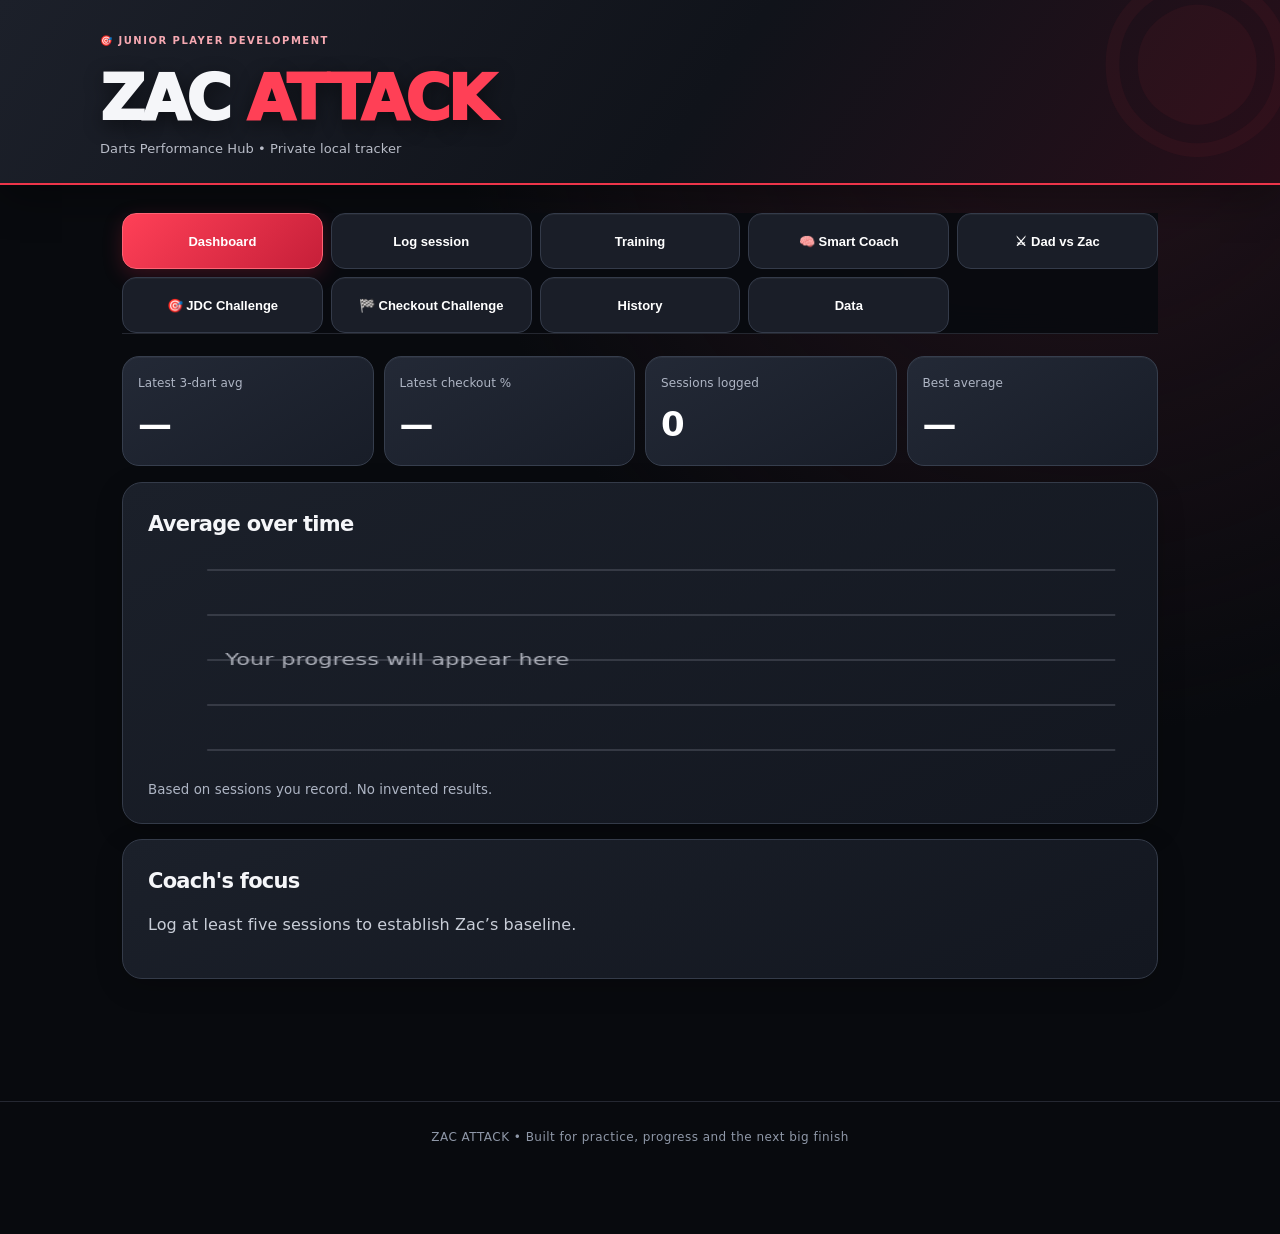
==== commit 365830bc: "Add files via upload" ====
--- a/index.html
+++ b/index.html
@@ -1,5 +1,36 @@
 <!DOCTYPE html>
-<html lang="en"><head><link rel="stylesheet" href="./zac-premium.css"><meta charset="utf-8"/><meta content="width=device-width,initial-scale=1" name="viewport"/><title>Zac Attack | Performance Hub</title><style>:root{font-family:system-ui,Arial;background:#101116;color:#f7f7f8}*{box-sizing:border-box}body{margin:0}header{background:linear-gradient(120deg,#272930,#14151a);padding:24px 18px;border-bottom:3px solid #e63b48}main{max-width:850px;margin:auto;padding:18px}h1{margin:0;font-size:28px}h2{font-size:19px}small,.muted{color:#aeb0ba}.red{color:#ff5261}.tabs{display:flex;gap:6px;overflow:auto;margin:16px 0}.tabs button{white-space:nowrap}button,.button{border:0;border-radius:9px;background:#292b34;color:white;padding:11px 14px;cursor:pointer;font-weight:650}button.active,.primary{background:#df3344}input,select,textarea{width:100%;padding:11px;border-radius:8px;background:#22242c;color:white;border:1px solid #494b54;margin:5px 0 13px}label{font-size:13px;color:#d7d8de}.panel{background:#1b1d24;border:1px solid #32343e;border-radius:13px;padding:16px;margin-bottom:15px}.grid{display:grid;grid-template-columns:repeat(2,1fr);gap:10px}.stat{background:#252731;padding:14px;border-radius:11px}.stat strong{display:block;font-size:25px;margin-top:5px}.wide{grid-column:1/-1}.row{display:flex;gap:8px;flex-wrap:wrap;align-items:center}.row>*{flex:1}section{display:none}section.show{display:block}table{width:100%;border-collapse:collapse;font-size:13px}th,td{padding:9px 4px;text-align:left;border-bottom:1px solid #373944}canvas{width:100%;height:220px}p{line-height:1.5}.notice{border-left:3px solid #df3344;padding-left:12px}footer{text-align:center;color:#9295a2;padding:20px;font-size:12px}@media(min-width:650px){.grid{grid-template-columns:repeat(4,1fr)}} </style><link rel="manifest" href="./manifest.webmanifest"><meta name="theme-color" content="#101014"><meta name="apple-mobile-web-app-capable" content="yes"><link rel="icon" href="./icon-192.png"></head><body><header><div style="max-width:850px;margin:auto"><small>🎯 JUNIOR PLAYER DEVELOPMENT</small><h1>ZAC <span class="red">ATTACK</span></h1><div class="muted">Darts Performance Hub • Private local tracker</div></div></header><main><nav class="tabs"><button class="active" data-tab="dashboard">Dashboard</button><button data-tab="record">Log session</button><button data-tab="training">Training</button><button data-tab="smartCoach">🧠 Smart Coach</button><button data-tab="rivalry">⚔ Dad vs Zac</button><button data-tab="jdc">🎯 JDC Challenge</button><button data-tab="checkoutChallenge">🏁 Checkout Challenge</button><button data-tab="history">History</button><button data-tab="data">Data</button></nav><section class="show" id="dashboard"><div class="grid"><div class="stat"><small>Latest 3-dart avg</small><strong id="avg">—</strong></div><div class="stat"><small>Latest checkout %</small><strong id="checkout">—</strong></div><div class="stat"><small>Sessions logged</small><strong id="count">0</strong></div><div class="stat"><small>Best average</small><strong id="best">—</strong></div></div><div class="panel" style="margin-top:14px"><h2>Average over time</h2><canvas height="220" id="chart" width="700"></canvas><small>Based on sessions you record. No invented results.</small></div><div class="panel"><h2>Coach's focus</h2><p id="coach">Log a few sessions to see training recommendations based on Zac's progress.</p></div></section><section id="record"><div class="panel"><h2>Log a DartCounter session</h2><p class="muted">Enter statistics shown in DartCounter after a match or practice. Leave unavailable fields blank.</p><form id="sessionForm"><label>Date<input id="date" required="" type="date"/></label><label>Session type<select id="type"><option>501 practice</option><option>Competitive match</option><option>Tournament</option><option>Scoring drill</option><option>Doubles practice</option><option>Other practice</option></select></label><div class="grid"><div><label>3-dart average<input id="three" max="180" min="0" placeholder="e.g. 58.40" step="0.01" type="number"/></label></div><div><label>First 9 average<input id="first" max="180" min="0" step="0.01" type="number"/></label></div><div><label>Checkout %<input id="pct" max="100" min="0" step="0.01" type="number"/></label></div><div><label>180s<input id="max" min="0" step="1" type="number"/></label></div></div><label>Notes / opponent / result<textarea id="notes" placeholder="What went well? What needs work?" rows="3"></textarea></label><button class="primary" type="submit">Save session</button></form></div></section><section id="training"><div class="panel"><h2>Practice routines</h2><p class="muted">Record results in the session log to follow progress.</p></div><div id="routines"></div></section><section id="smartCoach"><div class="panel"><h2>🧠 Advanced Junior · Smart Practice Coach</h2><p class="muted">Personalised sessions from Zac’s saved practice results. Targets are coaching guides, not official JDC standards. Missing data stays missing.</p><div class="grid"><div class="stat"><small>Recent 3-dart average</small><strong id="scAverage">—</strong></div><div class="stat"><small>Recent checkout %</small><strong id="scCheckout">—</strong></div><div class="stat"><small>Scoring trend</small><strong id="scTrend">—</strong></div><div class="stat"><small>Current focus</small><strong id="scFocus">Baseline</strong></div></div></div><div class="panel"><h2>Build today's training</h2><label>Session length<select id="scMinutes"><option value="20">20 minutes</option><option value="30" selected>30 minutes</option><option value="45">45 minutes</option></select></label><label>Training emphasis<select id="scMode"><option value="auto">Coach decides from results</option><option value="scoring">Scoring consistency</option><option value="doubles">Doubles accuracy</option><option value="finishing">Checkout finishing</option><option value="pressure">Match pressure</option></select></label><button class="primary" id="scGenerate">Generate my session</button><p id="scReason" class="notice" aria-live="polite"></p><div id="scPlan"></div></div><div class="panel"><h2>After training</h2><p class="muted">Mark the session complete and record what Zac learned. Log measured averages and checkout percentages in Log session so the coach can adapt next time.</p><label>What went well / needs work?<textarea id="scNotes" rows="3" placeholder="e.g. Doubles improved after slowing down"></textarea></label><button id="scComplete" class="primary">Save completed coach session</button><h2>Recent coached sessions</h2><div id="scHistory"></div></div></section><section id="jdc"><div class="panel"><h2>🎯 JDC Academy Challenge</h2><p class="muted">Enter each dart as Zac throws. Only hits on the target number count. Total updates automatically. This is a private practice tracker, not an official academy submission.</p><div class="grid"><div class="stat"><small>Current total</small><strong id="jdcTotal">0</strong></div><div class="stat"><small>Progress</small><strong id="jdcProgress">0 / 57</strong></div></div><h2 id="jdcTarget">Shanghai 10</h2><p id="jdcHelp" class="muted">Three darts at 10</p><div class="row" id="jdcButtons"><button class="primary" data-hit="S">Single</button><button class="primary" data-hit="D">Double</button><button class="primary" data-hit="T">Treble</button><button data-hit="M">Miss / other</button></div><p id="jdcBreakdown" class="muted"></p><div class="row"><button id="jdcUndo">Undo last dart</button><button id="jdcReset">Start again</button></div><div id="jdcFinish" hidden><h2>🏆 Routine complete!</h2><p id="jdcFinal"></p><button class="primary" id="jdcSave">Save JDC result</button></div></div><div class="panel"><h2>Previous JDC routines</h2><div id="jdcHistory"></div></div></section><section id="checkoutChallenge"><div class="panel"><h2>🏁 Checkout Challenge</h2><p><strong>Step 1:</strong> Zac picks his difficulty below. <strong>Step 2:</strong> Tap Start 10 checkouts. You can change difficulty before every new round.</p><p class="muted">Practise real double-out finishes. Pick a range, then enter how many darts were used to finish, or record a miss. Each target allows up to 9 darts (three visits).</p><div class="grid"><div><label>Player<select id="coPlayer"><option>Zac</option><option>Dad</option></select></label></div><div><label>🎯 Choose your difficulty<select id="coLevel"><option value="easy">Beginner: 2–40</option><option value="medium" selected>Intermediate: 41–100</option><option value="hard">Advanced: 101–170</option></select></label></div></div><div class="grid"><div class="stat"><small>Target checkout</small><strong id="coTarget">—</strong></div><div class="stat"><small>Points this round</small><strong id="coPoints">0</strong></div><div class="stat"><small>Completed</small><strong id="coDone">0 / 10</strong></div><div class="stat"><small>Successful finishes</small><strong id="coHits">0</strong></div></div><p id="coMessage" aria-live="polite">Start a round to get your first finish.</p><div class="row"><button class="primary" id="coStart">Start 10 checkouts</button><button id="coUndo">Undo last result</button></div><div id="coPlay" hidden><label>Darts needed to check out<select id="coDarts"><option value="1">1 dart</option><option value="2">2 darts</option><option value="3">3 darts</option><option value="4">4 darts</option><option value="5">5 darts</option><option value="6">6 darts</option><option value="7">7 darts</option><option value="8">8 darts</option><option value="9">9 darts</option></select></label><div class="row"><button class="primary" id="coHit">✓ Checkout hit</button><button id="coMiss">✕ Missed (9 darts)</button></div></div><p class="muted">Scoring: 10 points for a finish in 1–3 darts, 6 points in 4–6, 3 points in 7–9, and 0 for a miss. Maximum 100 points per round. This is a custom Zac Attack drill, not an official JDC scoring system.</p></div><div class="panel"><h2>🏆 Checkout challenge history</h2><div id="coHistory"></div></div></section><section id="history"><div class="panel"><h2>Session history</h2><div style="overflow:auto"><table><thead><tr><th>Date</th><th>Type</th><th>3DA</th><th>CO%</th><th></th></tr></thead><tbody id="rows"></tbody></table></div></div></section><section id="rivalry"><div class="panel"><h2>⚔ Dad vs Zac · Rivalry Zone</h2><p class="muted">Your nightly battle for bragging rights. Scores are entered manually; Omni does not sync directly here.</p><div class="grid"><div class="stat"><small>Dad wins</small><strong id="dadWins">0</strong></div><div class="stat"><small>Zac wins</small><strong id="zacWins">0</strong></div><div class="stat"><small>Matches played</small><strong id="matchCount">0</strong></div><div class="stat"><small>Current streak</small><strong id="winStreak">—</strong></div></div></div><div class="panel"><h2>🎯 Live 501 scorer</h2><p class="muted">Enter each three-dart visit. Exact double-out rules: finishing must be confirmed as a double; busts leave the score unchanged.</p><label>Who throws first?<select id="starter"><option value="Zac">Zac</option><option value="Dad">Dad</option></select></label><button class="primary" id="startGame">Start new leg</button><div hidden="" id="gameArea"><div class="grid" style="margin-top:14px"><div class="stat"><small>Zac remaining</small><strong id="zacRemaining">501</strong></div><div class="stat"><small>Dad remaining</small><strong id="dadRemaining">501</strong></div></div><p id="turnLabel" style="font-weight:700"></p><label>Three-dart visit (0–180)<input id="visit" inputmode="numeric" max="180" min="0" placeholder="e.g. 85" type="number"/></label><label style="display:flex;align-items:center;gap:8px"><input id="doubleOut" style="width:auto;margin:0" type="checkbox"/> Finished on a double (required for a winning visit)</label><div class="row"><button class="primary" id="recordVisit">Record visit</button><button id="undoVisit">Undo last visit</button><button id="abandonGame">Abandon leg</button></div><p aria-live="polite" id="gameMessage"></p><div class="muted" id="visitsList" style="font-size:13px"></div></div></div><div class="panel"><h2>🏆 Quick challenge</h2><p>Try a nine-dart scoring shootout, Bob's 27 or an around-the-clock race. Record who won the challenge below.</p><label>Challenge<select id="challengeType"><option>9-dart scoring shootout</option><option>Bob's 27</option><option>Around the clock</option><option>Checkout race</option><option>Other challenge</option></select></label><label>Winner<select id="challengeWinner"><option value="Zac">Zac</option><option value="Dad">Dad</option><option value="Draw">Draw</option></select></label><label>Notes (optional)<input id="challengeNotes" placeholder="e.g. Zac hit 280 in nine darts"/></label><button class="primary" id="saveChallenge">Save challenge result</button></div><div class="panel"><h2>📅 Rivalry history</h2><div id="rivalryHistory"></div></div></section><section id="data"><div class="panel"><h2>Backup and import</h2><p>All data stays in this browser on this device. Export a backup regularly, especially before clearing browser data. This version has no account or cloud sync.</p><div class="row"><button id="exportJson">Export backup (JSON)</button><button id="exportCsv">Export sessions (CSV)</button></div><label>Restore a backup JSON file<input accept=".json,application/json" id="importJson" type="file"/></label><p class="notice">This is not a direct DartCounter connection. Only import files you have legitimately obtained and are permitted to use.</p></div><div class="panel"><h2>About the tracker</h2><p>Private first version. No DartCounter credentials needed. Statistics are manually entered and should be checked against the original source.</p></div></section></main><footer>ZAC ATTACK • Built for practice, progress and the next big finish</footer><script>const KEY='zac_attack_sessions_v1';let sessions=[];try{sessions=JSON.parse(localStorage.getItem(KEY)||'[]');if(!Array.isArray(sessions))sessions=[]}catch{sessions=[]}const $=id=>document.getElementById(id);$('date').value=new Date().toISOString().slice(0,10);document.querySelectorAll('[data-tab]').forEach(b=>b.onclick=()=>{document.querySelectorAll('[data-tab]').forEach(x=>x.classList.toggle('active',x===b));document.querySelectorAll('section').forEach(s=>s.classList.toggle('show',s.id===b.dataset.tab));render()});const number=id=>$(id).value===''?null:Number($(id).value);function save(){localStorage.setItem(KEY,JSON.stringify(sessions));render()}$('sessionForm').onsubmit=e=>{e.preventDefault();sessions.push({id:crypto.randomUUID?crypto.randomUUID():String(Date.now()),date:$('date').value,type:$('type').value,average:number('three'),firstNine:number('first'),checkout:number('pct'),max180:number('max'),notes:$('notes').value});save();$('sessionForm').reset();$('date').value=new Date().toISOString().slice(0,10);alert('Session saved');};function render(){let ordered=[...sessions].sort((a,b)=>a.date.localeCompare(b.date));let valid=ordered.filter(s=>Number.isFinite(s.average));let latest=ordered.at(-1);$('avg').textContent=latest&&latest.average!=null?latest.average.toFixed(1):'—';$('checkout').textContent=latest&&latest.checkout!=null?latest.checkout.toFixed(1)+'%':'—';$('count').textContent=sessions.length;$('best').textContent=valid.length?Math.max(...valid.map(s=>s.average)).toFixed(1):'—';let recent=valid.slice(-5),older=valid.slice(-10,-5);let rmean=a=>a.reduce((s,x)=>s+x.average,0)/a.length;let advice='Log at least five sessions to establish Zac’s baseline.';if(recent.length>=5){advice='Last five sessions average: '+rmean(recent).toFixed(1)+'. ';if(older.length)advice+='Compared with the previous five: '+(rmean(recent)-rmean(older)>=0?'+':'')+(rmean(recent)-rmean(older)).toFixed(1)+' points. ';let co=ordered.filter(x=>x.checkout!=null).slice(-5);if(co.length&&co.reduce((s,x)=>s+x.checkout,0)/co.length<30)advice+='Focus on doubles and 41–100 checkouts this week.';else advice+='Keep a balanced mix of scoring, finishing and match play.'}$('coach').textContent=advice;$('rows').replaceChildren();ordered.reverse().forEach(s=>{let tr=document.createElement('tr');[s.date,s.type,s.average==null?'—':s.average.toFixed(1),s.checkout==null?'—':s.checkout+'%'].forEach(v=>{let td=document.createElement('td');td.textContent=v;tr.appendChild(td)});let td=document.createElement('td'),b=document.createElement('button');b.textContent='×';b.setAttribute('aria-label','Delete session');b.onclick=()=>{if(confirm('Delete this session?')){sessions=sessions.filter(x=>x.id!==s.id);save()}};td.appendChild(b);tr.appendChild(td);$('rows').appendChild(tr)});draw(valid)}function draw(data){let c=$('chart'),ctx=c.getContext('2d'),w=c.width,h=c.height;ctx.clearRect(0,0,w,h);ctx.strokeStyle='#555864';ctx.lineWidth=1;for(let i=0;i<5;i++){let y=15+i*(h-40)/4;ctx.beginPath();ctx.moveTo(42,y);ctx.lineTo(w-12,y);ctx.stroke()}if(!data.length){ctx.fillStyle='#adb0ba';ctx.font='16px system-ui';ctx.fillText('Your progress will appear here',55,110);return}let vals=data.slice(-25).map(x=>x.average),min=Math.max(0,Math.floor((Math.min(...vals)-10)/10)*10),max=Math.min(180,Math.ceil((Math.max(...vals)+10)/10)*10);if(max===min)max=min+10;ctx.strokeStyle='#ff5261';ctx.lineWidth=3;ctx.beginPath();vals.forEach((v,i)=>{let x=42+i*(w-65)/Math.max(vals.length-1,1),y=15+(max-v)/(max-min)*(h-40);i?ctx.lineTo(x,y):ctx.moveTo(x,y)});ctx.stroke();ctx.fillStyle='#fff';ctx.font='13px system-ui';ctx.fillText(max.toFixed(0),3,18);ctx.fillText(min.toFixed(0),3,h-23)}const drills=[['Scoring consistency','15 minutes','Throw 10 visits at T20. Record the total scored. Repeat weekly to measure consistency.'],['Doubles ladder','15 minutes','Start at D1 and work up to D20. Allow three darts per double; note how many you hit.'],['Bob’s 27','15 minutes','Start on 27 points. Throw three darts at each double D1–D20, adding twice the double value per hit and subtracting it if all three miss. Stop if your score goes below zero.'],['Checkout builder','20 minutes','Attempt 41, 61, 81, 101 and 121. Give each finish three visits and log successes.'],['Match pressure','20 minutes','Play 501 double-out and record the average, first nine and checkout percentage.']];drills.forEach(([name,time,desc])=>{let div=document.createElement('div');div.className='panel';let h=document.createElement('h2');h.textContent=name+' · '+time;let p=document.createElement('p');p.textContent=desc;div.append(h,p);$('routines').appendChild(div)});function download(name,content,type){let a=document.createElement('a'),u=URL.createObjectURL(new Blob([content],{type}));a.href=u;a.download=name;a.click();setTimeout(()=>URL.revokeObjectURL(u),1000)}$('exportJson').onclick=()=>download('zac-attack-backup.json',JSON.stringify({version:1,sessions},null,2),'application/json');$('exportCsv').onclick=()=>{let cols=['date','type','average','firstNine','checkout','max180','notes'];let esc=v=>'"'+String(v??'').replaceAll('"','""')+'"';download('zac-attack-sessions.csv',[cols.join(','),...sessions.map(s=>cols.map(k=>esc(s[k])).join(','))].join('\r\n'),'text/csv')};$('importJson').onchange=async e=>{try{let data=JSON.parse(await e.target.files[0].text());if(!Array.isArray(data.sessions)||data.sessions.some(s=>!s.date||!s.type))throw Error('Invalid backup');if(confirm('Restore backup? This will replace the current local sessions.')){sessions=data.sessions;save();alert('Backup restored')}}catch(err){alert('Unable to import: '+err.message)}e.target.value=''};render();</script><script>
+<html lang="en"><head><link rel="stylesheet" href="./zac-premium.css"><meta charset="utf-8"/><meta content="width=device-width,initial-scale=1" name="viewport"/><title>Zac Attack | Performance Hub</title><style>:root{font-family:system-ui,Arial;background:#101116;color:#f7f7f8}*{box-sizing:border-box}body{margin:0}header{background:linear-gradient(120deg,#272930,#14151a);padding:24px 18px;border-bottom:3px solid #e63b48}main{max-width:850px;margin:auto;padding:18px}h1{margin:0;font-size:28px}h2{font-size:19px}small,.muted{color:#aeb0ba}.red{color:#ff5261}.tabs{display:flex;gap:6px;overflow:auto;margin:16px 0}.tabs button{white-space:nowrap}button,.button{border:0;border-radius:9px;background:#292b34;color:white;padding:11px 14px;cursor:pointer;font-weight:650}button.active,.primary{background:#df3344}input,select,textarea{width:100%;padding:11px;border-radius:8px;background:#22242c;color:white;border:1px solid #494b54;margin:5px 0 13px}label{font-size:13px;color:#d7d8de}.panel{background:#1b1d24;border:1px solid #32343e;border-radius:13px;padding:16px;margin-bottom:15px}.grid{display:grid;grid-template-columns:repeat(2,1fr);gap:10px}.stat{background:#252731;padding:14px;border-radius:11px}.stat strong{display:block;font-size:25px;margin-top:5px}.wide{grid-column:1/-1}.row{display:flex;gap:8px;flex-wrap:wrap;align-items:center}.row>*{flex:1}section{display:none}section.show{display:block}table{width:100%;border-collapse:collapse;font-size:13px}th,td{padding:9px 4px;text-align:left;border-bottom:1px solid #373944}canvas{width:100%;height:220px}p{line-height:1.5}.notice{border-left:3px solid #df3344;padding-left:12px}footer{text-align:center;color:#9295a2;padding:20px;font-size:12px}@media(min-width:650px){.grid{grid-template-columns:repeat(4,1fr)}} </style><link rel="manifest" href="./manifest.webmanifest"><meta name="theme-color" content="#101014"><meta name="apple-mobile-web-app-capable" content="yes"><link rel="icon" href="./icon-192.png"><style id="zac-attack-pro-mobile">
+/* ZAC ATTACK | Pro mobile interface. Presentation-only, storage and scoring untouched. */
+:root{color-scheme:dark;font-family:Inter,system-ui,-apple-system,Segoe UI,sans-serif!important;background:#080a0e!important}
+html{background:#080a0e!important}body{background:radial-gradient(ellipse at 85% 0%,#25121b 0,transparent 42%),#080a0e!important;color:#f5f6f9!important;min-height:100vh}
+header{background:linear-gradient(125deg,#1c202a 0%,#10131a 55%,#280e19 100%)!important;border-bottom:2px solid #ed354a!important;padding:29px 20px 27px!important;box-shadow:0 12px 40px #0005}
+header>div{max-width:1080px!important}header small{display:inline-block;color:#f6a9b2!important;letter-spacing:.15em;font-size:10px!important;font-weight:850!important;text-transform:uppercase;margin-bottom:9px}
+header h1{font-size:clamp(36px,9vw,62px)!important;font-weight:950!important;letter-spacing:-.055em!important;line-height:1.04!important}header .red{color:#ff4056!important}header .muted{font-size:13px!important;color:#b9bdc8!important;margin-top:10px}
+main{max-width:1080px!important;padding:17px 14px 85px!important}
+.tabs{display:grid!important;grid-template-columns:repeat(3,minmax(0,1fr))!important;gap:8px!important;overflow:visible!important;position:relative!important;margin:4px 0 22px!important;padding:0!important}
+.tabs button{white-space:normal!important;min-width:0!important;min-height:56px!important;padding:10px 5px!important;font-size:12px!important;line-height:1.2!important;background:#1a1e28!important;border:1px solid #343b4a!important;border-radius:14px!important;box-shadow:inset 0 1px #ffffff0a!important;transition:background .15s,border-color .15s,transform .15s!important}
+.tabs button.active{background:linear-gradient(135deg,#ff4057,#c61f39)!important;border-color:#ff6374!important;box-shadow:0 6px 20px #d725453c!important}
+.tabs button:active,button:active{transform:scale(.98)}
+section.show{animation:zacIn .22s ease-out}@keyframes zacIn{from{opacity:.6;transform:translateY(5px)}to{opacity:1;transform:none}}
+.grid{gap:10px!important}.stat{min-width:0!important;background:linear-gradient(150deg,#232936,#181d28)!important;border:1px solid #363e4d!important;border-radius:17px!important;padding:18px 15px!important;box-shadow:inset 0 1px #ffffff0b!important}
+.stat small{display:block!important;color:#aeb5c4!important;font-size:12px!important;line-height:1.4!important}.stat strong{font-size:clamp(24px,6vw,34px)!important;font-weight:850!important;letter-spacing:-.04em!important;margin-top:12px!important;overflow-wrap:anywhere}
+.panel{background:linear-gradient(155deg,#1b202a,#131720)!important;border:1px solid #343b49!important;border-radius:20px!important;padding:21px 17px!important;margin-bottom:15px!important;box-shadow:0 8px 28px #0003!important}
+.panel h2{font-size:21px!important;line-height:1.22!important;letter-spacing:-.035em!important;margin:4px 0 17px!important}.panel p{color:#c9ced8!important;line-height:1.6!important}.muted,small{color:#aeb5c4!important}
+button,.button{min-height:44px;border-radius:12px!important;font-size:13px!important;line-height:1.25!important;padding:11px 12px!important;background:#292f3d!important;border:1px solid #3a4352!important;color:#fff!important}
+button.primary,.primary{background:linear-gradient(135deg,#f43c52,#c9233d)!important;border-color:#ff5c6c!important;box-shadow:0 4px 14px #a3153030!important}
+button:disabled{opacity:.5!important;cursor:not-allowed}
+input,select,textarea{background:#10141d!important;border:1px solid #414b5c!important;border-radius:12px!important;padding:13px!important;color:#fff!important;font-size:16px!important;max-width:100%}input:focus,select:focus,textarea:focus{outline:2px solid #ed3a52!important;outline-offset:1px}
+label{color:#e0e4eb!important;font-weight:650!important;font-size:13px!important}canvas{max-width:100%;height:220px!important}
+table{min-width:420px}th{color:#aeb5c4!important;font-weight:700!important}td{color:#f1f2f5!important}
+#jdcButtons{display:grid!important;grid-template-columns:repeat(2,minmax(0,1fr))!important;gap:9px!important}#jdcButtons button{min-height:61px!important;font-size:16px!important}
+#jdcProgress,#coDone{color:#ff5c70!important}
+#dashboard>.grid{grid-template-columns:repeat(2,minmax(0,1fr))!important}
+#dashboard>.panel:first-of-type{border-top:2px solid #e43850!important}
+.notice{border-left-color:#f43c52!important}footer{padding:28px 18px 90px!important;color:#8f98a8!important;letter-spacing:.04em}
+@media(min-width:650px){.tabs{grid-template-columns:repeat(5,minmax(0,1fr))!important}.tabs button{font-size:13px!important}main{padding:24px 22px 85px!important}.panel{padding:25px!important}#dashboard>.grid{grid-template-columns:repeat(4,minmax(0,1fr))!important}}
+@media(max-width:380px){.tabs button{font-size:11px!important;padding:8px 3px!important}.panel{padding:18px 13px!important}}
+@media(prefers-reduced-motion:reduce){*,*:before,*:after{animation:none!important;transition:none!important}}
+</style></head><body><header><div style="max-width:850px;margin:auto"><small>🎯 JUNIOR PLAYER DEVELOPMENT</small><h1>ZAC <span class="red">ATTACK</span></h1><div class="muted">Darts Performance Hub • Private local tracker</div></div></header><main><nav class="tabs"><button class="active" data-tab="dashboard">Dashboard</button><button data-tab="record">Log session</button><button data-tab="training">Training</button><button data-tab="smartCoach">🧠 Smart Coach</button><button data-tab="rivalry">⚔ Dad vs Zac</button><button data-tab="jdc">🎯 JDC Challenge</button><button data-tab="checkoutChallenge">🏁 Checkout Challenge</button><button data-tab="history">History</button><button data-tab="data">Data</button></nav><section class="show" id="dashboard"><div class="grid"><div class="stat"><small>Latest 3-dart avg</small><strong id="avg">—</strong></div><div class="stat"><small>Latest checkout %</small><strong id="checkout">—</strong></div><div class="stat"><small>Sessions logged</small><strong id="count">0</strong></div><div class="stat"><small>Best average</small><strong id="best">—</strong></div></div><div class="panel" style="margin-top:14px"><h2>Average over time</h2><canvas height="220" id="chart" width="700"></canvas><small>Based on sessions you record. No invented results.</small></div><div class="panel"><h2>Coach's focus</h2><p id="coach">Log a few sessions to see training recommendations based on Zac's progress.</p></div></section><section id="record"><div class="panel"><h2>Log a DartCounter session</h2><p class="muted">Enter statistics shown in DartCounter after a match or practice. Leave unavailable fields blank.</p><form id="sessionForm"><label>Date<input id="date" required="" type="date"/></label><label>Session type<select id="type"><option>501 practice</option><option>Competitive match</option><option>Tournament</option><option>Scoring drill</option><option>Doubles practice</option><option>Other practice</option></select></label><div class="grid"><div><label>3-dart average<input id="three" max="180" min="0" placeholder="e.g. 58.40" step="0.01" type="number"/></label></div><div><label>First 9 average<input id="first" max="180" min="0" step="0.01" type="number"/></label></div><div><label>Checkout %<input id="pct" max="100" min="0" step="0.01" type="number"/></label></div><div><label>180s<input id="max" min="0" step="1" type="number"/></label></div></div><label>Notes / opponent / result<textarea id="notes" placeholder="What went well? What needs work?" rows="3"></textarea></label><button class="primary" type="submit">Save session</button></form></div></section><section id="training"><div class="panel"><h2>Practice routines</h2><p class="muted">Record results in the session log to follow progress.</p></div><div id="routines"></div></section><section id="smartCoach"><div class="panel"><h2>🧠 Advanced Junior · Smart Practice Coach</h2><p class="muted">Personalised sessions from Zac’s saved practice results. Targets are coaching guides, not official JDC standards. Missing data stays missing.</p><div class="grid"><div class="stat"><small>Recent 3-dart average</small><strong id="scAverage">—</strong></div><div class="stat"><small>Recent checkout %</small><strong id="scCheckout">—</strong></div><div class="stat"><small>Scoring trend</small><strong id="scTrend">—</strong></div><div class="stat"><small>Current focus</small><strong id="scFocus">Baseline</strong></div></div></div><div class="panel"><h2>Build today's training</h2><label>Session length<select id="scMinutes"><option value="20">20 minutes</option><option value="30" selected>30 minutes</option><option value="45">45 minutes</option></select></label><label>Training emphasis<select id="scMode"><option value="auto">Coach decides from results</option><option value="scoring">Scoring consistency</option><option value="doubles">Doubles accuracy</option><option value="finishing">Checkout finishing</option><option value="pressure">Match pressure</option></select></label><button class="primary" id="scGenerate">Generate my session</button><p id="scReason" class="notice" aria-live="polite"></p><div id="scPlan"></div></div><div class="panel"><h2>After training</h2><p class="muted">Mark the session complete and record what Zac learned. Log measured averages and checkout percentages in Log session so the coach can adapt next time.</p><label>What went well / needs work?<textarea id="scNotes" rows="3" placeholder="e.g. Doubles improved after slowing down"></textarea></label><button id="scComplete" class="primary">Save completed coach session</button><h2>Recent coached sessions</h2><div id="scHistory"></div></div></section><section id="jdc"><div class="panel"><h2>🎯 JDC Academy Challenge</h2><p class="muted">Enter each dart as Zac throws. Only hits on the target number count. Total updates automatically. This is a private practice tracker, not an official academy submission.</p><div class="grid"><div class="stat"><small>Current total</small><strong id="jdcTotal">0</strong></div><div class="stat"><small>Progress</small><strong id="jdcProgress">0 / 57</strong></div></div><h2 id="jdcTarget">Shanghai 10</h2><p id="jdcHelp" class="muted">Three darts at 10</p><div class="row" id="jdcButtons"><button class="primary" data-hit="S">Single</button><button class="primary" data-hit="D">Double</button><button class="primary" data-hit="T">Treble</button><button data-hit="M">Miss / other</button></div><p id="jdcBreakdown" class="muted"></p><div class="row"><button id="jdcUndo">Undo last dart</button><button id="jdcReset">Start again</button></div><div id="jdcFinish" hidden><h2>🏆 Routine complete!</h2><p id="jdcFinal"></p><button class="primary" id="jdcSave">Save JDC result</button></div></div><div class="panel"><h2>Previous JDC routines</h2><div id="jdcHistory"></div></div></section><section id="checkoutChallenge"><div class="panel"><h2>🏁 Checkout Challenge</h2><p><strong>Step 1:</strong> Zac picks his difficulty below. <strong>Step 2:</strong> Tap Start 10 checkouts. You can change difficulty before every new round.</p><p class="muted">Practise real double-out finishes. Pick a range, then enter how many darts were used to finish, or record a miss. Each target allows up to 9 darts (three visits).</p><div class="grid"><div><label>Player<select id="coPlayer"><option>Zac</option><option>Dad</option></select></label></div><div><label>🎯 Choose your difficulty<select id="coLevel"><option value="easy">Beginner: 2–40</option><option value="medium" selected>Intermediate: 41–100</option><option value="hard">Advanced: 101–170</option></select></label></div></div><div class="grid"><div class="stat"><small>Target checkout</small><strong id="coTarget">—</strong></div><div class="stat"><small>Points this round</small><strong id="coPoints">0</strong></div><div class="stat"><small>Completed</small><strong id="coDone">0 / 10</strong></div><div class="stat"><small>Successful finishes</small><strong id="coHits">0</strong></div></div><p id="coMessage" aria-live="polite">Start a round to get your first finish.</p><div class="row"><button class="primary" id="coStart">Start 10 checkouts</button><button id="coUndo">Undo last result</button></div><div id="coPlay" hidden><label>Darts needed to check out<select id="coDarts"><option value="1">1 dart</option><option value="2">2 darts</option><option value="3">3 darts</option><option value="4">4 darts</option><option value="5">5 darts</option><option value="6">6 darts</option><option value="7">7 darts</option><option value="8">8 darts</option><option value="9">9 darts</option></select></label><div class="row"><button class="primary" id="coHit">✓ Checkout hit</button><button id="coMiss">✕ Missed (9 darts)</button></div></div><p class="muted">Scoring: 10 points for a finish in 1–3 darts, 6 points in 4–6, 3 points in 7–9, and 0 for a miss. Maximum 100 points per round. This is a custom Zac Attack drill, not an official JDC scoring system.</p></div><div class="panel"><h2>🏆 Checkout challenge history</h2><div id="coHistory"></div></div></section><section id="history"><div class="panel"><h2>Session history</h2><div style="overflow:auto"><table><thead><tr><th>Date</th><th>Type</th><th>3DA</th><th>CO%</th><th></th></tr></thead><tbody id="rows"></tbody></table></div></div></section><section id="rivalry"><div class="panel"><h2>⚔ Dad vs Zac · Rivalry Zone</h2><p class="muted">Your nightly battle for bragging rights. Scores are entered manually; Omni does not sync directly here.</p><div class="grid"><div class="stat"><small>Dad wins</small><strong id="dadWins">0</strong></div><div class="stat"><small>Zac wins</small><strong id="zacWins">0</strong></div><div class="stat"><small>Matches played</small><strong id="matchCount">0</strong></div><div class="stat"><small>Current streak</small><strong id="winStreak">—</strong></div></div></div><div class="panel"><h2>🎯 Live 501 scorer</h2><p class="muted">Enter each three-dart visit. Exact double-out rules: finishing must be confirmed as a double; busts leave the score unchanged.</p><label>Who throws first?<select id="starter"><option value="Zac">Zac</option><option value="Dad">Dad</option></select></label><button class="primary" id="startGame">Start new leg</button><div hidden="" id="gameArea"><div class="grid" style="margin-top:14px"><div class="stat"><small>Zac remaining</small><strong id="zacRemaining">501</strong></div><div class="stat"><small>Dad remaining</small><strong id="dadRemaining">501</strong></div></div><p id="turnLabel" style="font-weight:700"></p><label>Three-dart visit (0–180)<input id="visit" inputmode="numeric" max="180" min="0" placeholder="e.g. 85" type="number"/></label><label style="display:flex;align-items:center;gap:8px"><input id="doubleOut" style="width:auto;margin:0" type="checkbox"/> Finished on a double (required for a winning visit)</label><div class="row"><button class="primary" id="recordVisit">Record visit</button><button id="undoVisit">Undo last visit</button><button id="abandonGame">Abandon leg</button></div><p aria-live="polite" id="gameMessage"></p><div class="muted" id="visitsList" style="font-size:13px"></div></div></div><div class="panel"><h2>🏆 Quick challenge</h2><p>Try a nine-dart scoring shootout, Bob's 27 or an around-the-clock race. Record who won the challenge below.</p><label>Challenge<select id="challengeType"><option>9-dart scoring shootout</option><option>Bob's 27</option><option>Around the clock</option><option>Checkout race</option><option>Other challenge</option></select></label><label>Winner<select id="challengeWinner"><option value="Zac">Zac</option><option value="Dad">Dad</option><option value="Draw">Draw</option></select></label><label>Notes (optional)<input id="challengeNotes" placeholder="e.g. Zac hit 280 in nine darts"/></label><button class="primary" id="saveChallenge">Save challenge result</button></div><div class="panel"><h2>📅 Rivalry history</h2><div id="rivalryHistory"></div></div></section><section id="data"><div class="panel"><h2>Backup and import</h2><p>All data stays in this browser on this device. Export a backup regularly, especially before clearing browser data. This version has no account or cloud sync.</p><div class="row"><button id="exportJson">Export backup (JSON)</button><button id="exportCsv">Export sessions (CSV)</button></div><label>Restore a backup JSON file<input accept=".json,application/json" id="importJson" type="file"/></label><p class="notice">This is not a direct DartCounter connection. Only import files you have legitimately obtained and are permitted to use.</p></div><div class="panel"><h2>About the tracker</h2><p>Private first version. No DartCounter credentials needed. Statistics are manually entered and should be checked against the original source.</p></div></section></main><footer>ZAC ATTACK • Built for practice, progress and the next big finish</footer><script>const KEY='zac_attack_sessions_v1';let sessions=[];try{sessions=JSON.parse(localStorage.getItem(KEY)||'[]');if(!Array.isArray(sessions))sessions=[]}catch{sessions=[]}const $=id=>document.getElementById(id);$('date').value=new Date().toISOString().slice(0,10);document.querySelectorAll('[data-tab]').forEach(b=>b.onclick=()=>{document.querySelectorAll('[data-tab]').forEach(x=>x.classList.toggle('active',x===b));document.querySelectorAll('section').forEach(s=>s.classList.toggle('show',s.id===b.dataset.tab));render()});const number=id=>$(id).value===''?null:Number($(id).value);function save(){localStorage.setItem(KEY,JSON.stringify(sessions));render()}$('sessionForm').onsubmit=e=>{e.preventDefault();sessions.push({id:crypto.randomUUID?crypto.randomUUID():String(Date.now()),date:$('date').value,type:$('type').value,average:number('three'),firstNine:number('first'),checkout:number('pct'),max180:number('max'),notes:$('notes').value});save();$('sessionForm').reset();$('date').value=new Date().toISOString().slice(0,10);alert('Session saved');};function render(){let ordered=[...sessions].sort((a,b)=>a.date.localeCompare(b.date));let valid=ordered.filter(s=>Number.isFinite(s.average));let latest=ordered.at(-1);$('avg').textContent=latest&&latest.average!=null?latest.average.toFixed(1):'—';$('checkout').textContent=latest&&latest.checkout!=null?latest.checkout.toFixed(1)+'%':'—';$('count').textContent=sessions.length;$('best').textContent=valid.length?Math.max(...valid.map(s=>s.average)).toFixed(1):'—';let recent=valid.slice(-5),older=valid.slice(-10,-5);let rmean=a=>a.reduce((s,x)=>s+x.average,0)/a.length;let advice='Log at least five sessions to establish Zac’s baseline.';if(recent.length>=5){advice='Last five sessions average: '+rmean(recent).toFixed(1)+'. ';if(older.length)advice+='Compared with the previous five: '+(rmean(recent)-rmean(older)>=0?'+':'')+(rmean(recent)-rmean(older)).toFixed(1)+' points. ';let co=ordered.filter(x=>x.checkout!=null).slice(-5);if(co.length&&co.reduce((s,x)=>s+x.checkout,0)/co.length<30)advice+='Focus on doubles and 41–100 checkouts this week.';else advice+='Keep a balanced mix of scoring, finishing and match play.'}$('coach').textContent=advice;$('rows').replaceChildren();ordered.reverse().forEach(s=>{let tr=document.createElement('tr');[s.date,s.type,s.average==null?'—':s.average.toFixed(1),s.checkout==null?'—':s.checkout+'%'].forEach(v=>{let td=document.createElement('td');td.textContent=v;tr.appendChild(td)});let td=document.createElement('td'),b=document.createElement('button');b.textContent='×';b.setAttribute('aria-label','Delete session');b.onclick=()=>{if(confirm('Delete this session?')){sessions=sessions.filter(x=>x.id!==s.id);save()}};td.appendChild(b);tr.appendChild(td);$('rows').appendChild(tr)});draw(valid)}function draw(data){let c=$('chart'),ctx=c.getContext('2d'),w=c.width,h=c.height;ctx.clearRect(0,0,w,h);ctx.strokeStyle='#555864';ctx.lineWidth=1;for(let i=0;i<5;i++){let y=15+i*(h-40)/4;ctx.beginPath();ctx.moveTo(42,y);ctx.lineTo(w-12,y);ctx.stroke()}if(!data.length){ctx.fillStyle='#adb0ba';ctx.font='16px system-ui';ctx.fillText('Your progress will appear here',55,110);return}let vals=data.slice(-25).map(x=>x.average),min=Math.max(0,Math.floor((Math.min(...vals)-10)/10)*10),max=Math.min(180,Math.ceil((Math.max(...vals)+10)/10)*10);if(max===min)max=min+10;ctx.strokeStyle='#ff5261';ctx.lineWidth=3;ctx.beginPath();vals.forEach((v,i)=>{let x=42+i*(w-65)/Math.max(vals.length-1,1),y=15+(max-v)/(max-min)*(h-40);i?ctx.lineTo(x,y):ctx.moveTo(x,y)});ctx.stroke();ctx.fillStyle='#fff';ctx.font='13px system-ui';ctx.fillText(max.toFixed(0),3,18);ctx.fillText(min.toFixed(0),3,h-23)}const drills=[['Scoring consistency','15 minutes','Throw 10 visits at T20. Record the total scored. Repeat weekly to measure consistency.'],['Doubles ladder','15 minutes','Start at D1 and work up to D20. Allow three darts per double; note how many you hit.'],['Bob’s 27','15 minutes','Start on 27 points. Throw three darts at each double D1–D20, adding twice the double value per hit and subtracting it if all three miss. Stop if your score goes below zero.'],['Checkout builder','20 minutes','Attempt 41, 61, 81, 101 and 121. Give each finish three visits and log successes.'],['Match pressure','20 minutes','Play 501 double-out and record the average, first nine and checkout percentage.']];drills.forEach(([name,time,desc])=>{let div=document.createElement('div');div.className='panel';let h=document.createElement('h2');h.textContent=name+' · '+time;let p=document.createElement('p');p.textContent=desc;div.append(h,p);$('routines').appendChild(div)});function download(name,content,type){let a=document.createElement('a'),u=URL.createObjectURL(new Blob([content],{type}));a.href=u;a.download=name;a.click();setTimeout(()=>URL.revokeObjectURL(u),1000)}$('exportJson').onclick=()=>download('zac-attack-backup.json',JSON.stringify({version:1,sessions},null,2),'application/json');$('exportCsv').onclick=()=>{let cols=['date','type','average','firstNine','checkout','max180','notes'];let esc=v=>'"'+String(v??'').replaceAll('"','""')+'"';download('zac-attack-sessions.csv',[cols.join(','),...sessions.map(s=>cols.map(k=>esc(s[k])).join(','))].join('\r\n'),'text/csv')};$('importJson').onchange=async e=>{try{let data=JSON.parse(await e.target.files[0].text());if(!Array.isArray(data.sessions)||data.sessions.some(s=>!s.date||!s.type))throw Error('Invalid backup');if(confirm('Restore backup? This will replace the current local sessions.')){sessions=data.sessions;save();alert('Backup restored')}}catch(err){alert('Unable to import: '+err.message)}e.target.value=''};render();</script><script>
 const RKEY='zac_attack_rivalry_v1', GKEY='zac_attack_live501_v1';
 let rivalry=[], game=null;
 try{rivalry=JSON.parse(localStorage.getItem(RKEY)||'[]');if(!Array.isArray(rivalry))rivalry=[]}catch{rivalry=[]}
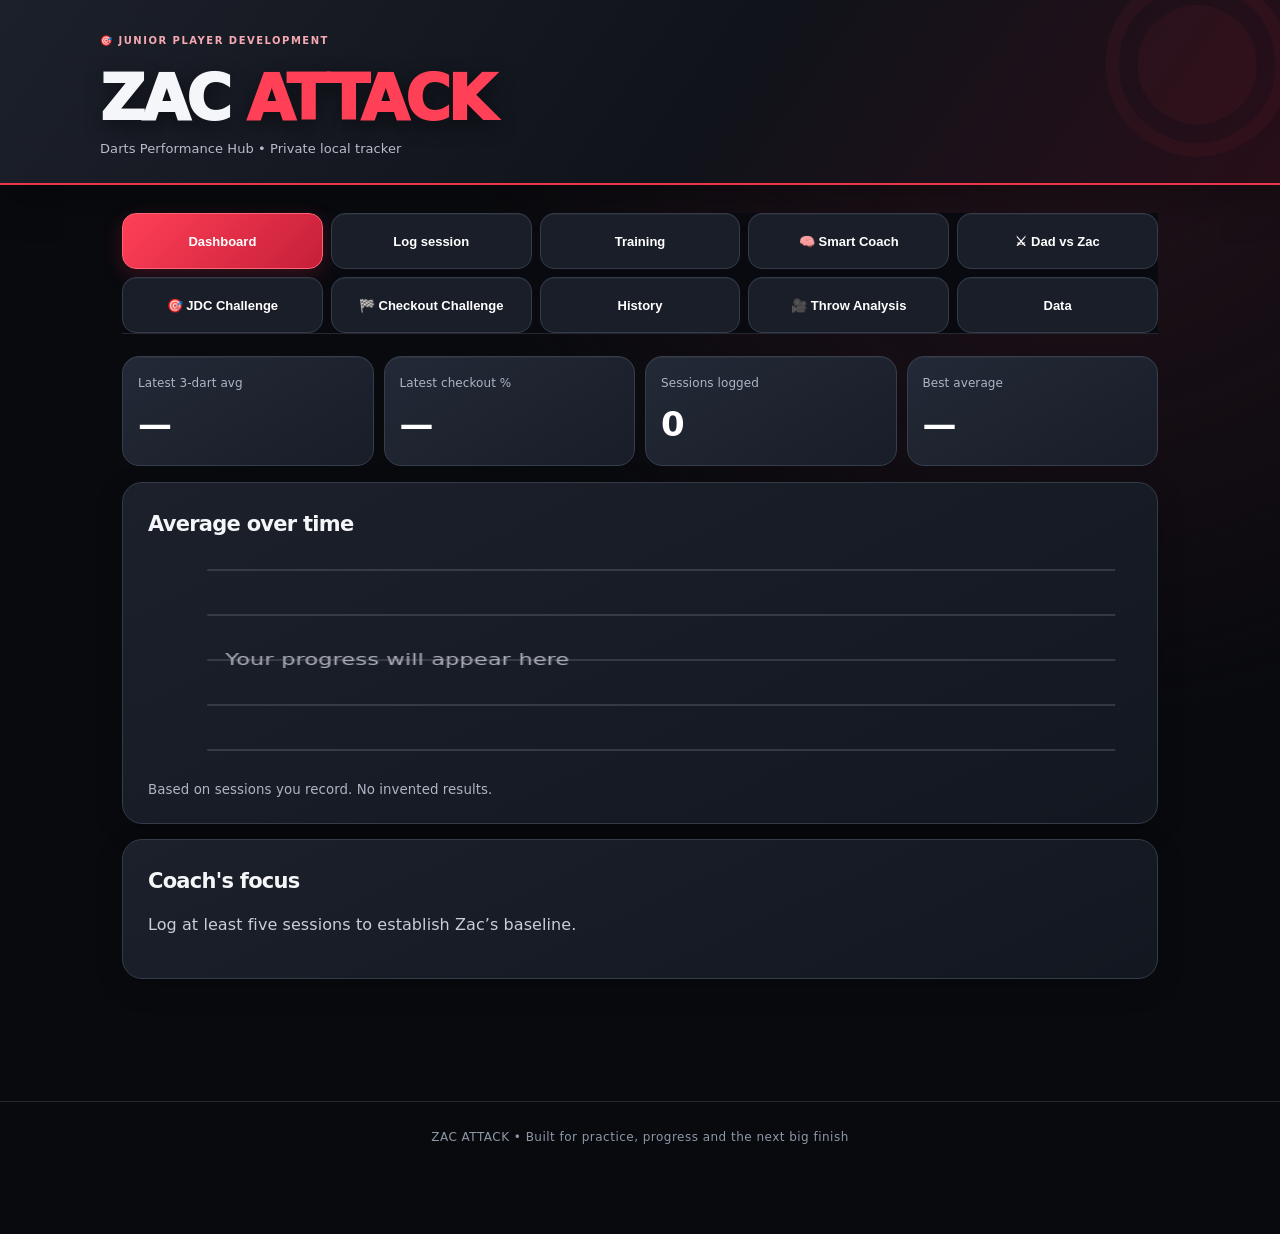
==== commit e12c4d89: "Add files via upload" ====
--- a/index.html
+++ b/index.html
@@ -30,7 +30,7 @@
 @media(min-width:650px){.tabs{grid-template-columns:repeat(5,minmax(0,1fr))!important}.tabs button{font-size:13px!important}main{padding:24px 22px 85px!important}.panel{padding:25px!important}#dashboard>.grid{grid-template-columns:repeat(4,minmax(0,1fr))!important}}
 @media(max-width:380px){.tabs button{font-size:11px!important;padding:8px 3px!important}.panel{padding:18px 13px!important}}
 @media(prefers-reduced-motion:reduce){*,*:before,*:after{animation:none!important;transition:none!important}}
-</style></head><body><header><div style="max-width:850px;margin:auto"><small>🎯 JUNIOR PLAYER DEVELOPMENT</small><h1>ZAC <span class="red">ATTACK</span></h1><div class="muted">Darts Performance Hub • Private local tracker</div></div></header><main><nav class="tabs"><button class="active" data-tab="dashboard">Dashboard</button><button data-tab="record">Log session</button><button data-tab="training">Training</button><button data-tab="smartCoach">🧠 Smart Coach</button><button data-tab="rivalry">⚔ Dad vs Zac</button><button data-tab="jdc">🎯 JDC Challenge</button><button data-tab="checkoutChallenge">🏁 Checkout Challenge</button><button data-tab="history">History</button><button data-tab="data">Data</button></nav><section class="show" id="dashboard"><div class="grid"><div class="stat"><small>Latest 3-dart avg</small><strong id="avg">—</strong></div><div class="stat"><small>Latest checkout %</small><strong id="checkout">—</strong></div><div class="stat"><small>Sessions logged</small><strong id="count">0</strong></div><div class="stat"><small>Best average</small><strong id="best">—</strong></div></div><div class="panel" style="margin-top:14px"><h2>Average over time</h2><canvas height="220" id="chart" width="700"></canvas><small>Based on sessions you record. No invented results.</small></div><div class="panel"><h2>Coach's focus</h2><p id="coach">Log a few sessions to see training recommendations based on Zac's progress.</p></div></section><section id="record"><div class="panel"><h2>Log a DartCounter session</h2><p class="muted">Enter statistics shown in DartCounter after a match or practice. Leave unavailable fields blank.</p><form id="sessionForm"><label>Date<input id="date" required="" type="date"/></label><label>Session type<select id="type"><option>501 practice</option><option>Competitive match</option><option>Tournament</option><option>Scoring drill</option><option>Doubles practice</option><option>Other practice</option></select></label><div class="grid"><div><label>3-dart average<input id="three" max="180" min="0" placeholder="e.g. 58.40" step="0.01" type="number"/></label></div><div><label>First 9 average<input id="first" max="180" min="0" step="0.01" type="number"/></label></div><div><label>Checkout %<input id="pct" max="100" min="0" step="0.01" type="number"/></label></div><div><label>180s<input id="max" min="0" step="1" type="number"/></label></div></div><label>Notes / opponent / result<textarea id="notes" placeholder="What went well? What needs work?" rows="3"></textarea></label><button class="primary" type="submit">Save session</button></form></div></section><section id="training"><div class="panel"><h2>Practice routines</h2><p class="muted">Record results in the session log to follow progress.</p></div><div id="routines"></div></section><section id="smartCoach"><div class="panel"><h2>🧠 Advanced Junior · Smart Practice Coach</h2><p class="muted">Personalised sessions from Zac’s saved practice results. Targets are coaching guides, not official JDC standards. Missing data stays missing.</p><div class="grid"><div class="stat"><small>Recent 3-dart average</small><strong id="scAverage">—</strong></div><div class="stat"><small>Recent checkout %</small><strong id="scCheckout">—</strong></div><div class="stat"><small>Scoring trend</small><strong id="scTrend">—</strong></div><div class="stat"><small>Current focus</small><strong id="scFocus">Baseline</strong></div></div></div><div class="panel"><h2>Build today's training</h2><label>Session length<select id="scMinutes"><option value="20">20 minutes</option><option value="30" selected>30 minutes</option><option value="45">45 minutes</option></select></label><label>Training emphasis<select id="scMode"><option value="auto">Coach decides from results</option><option value="scoring">Scoring consistency</option><option value="doubles">Doubles accuracy</option><option value="finishing">Checkout finishing</option><option value="pressure">Match pressure</option></select></label><button class="primary" id="scGenerate">Generate my session</button><p id="scReason" class="notice" aria-live="polite"></p><div id="scPlan"></div></div><div class="panel"><h2>After training</h2><p class="muted">Mark the session complete and record what Zac learned. Log measured averages and checkout percentages in Log session so the coach can adapt next time.</p><label>What went well / needs work?<textarea id="scNotes" rows="3" placeholder="e.g. Doubles improved after slowing down"></textarea></label><button id="scComplete" class="primary">Save completed coach session</button><h2>Recent coached sessions</h2><div id="scHistory"></div></div></section><section id="jdc"><div class="panel"><h2>🎯 JDC Academy Challenge</h2><p class="muted">Enter each dart as Zac throws. Only hits on the target number count. Total updates automatically. This is a private practice tracker, not an official academy submission.</p><div class="grid"><div class="stat"><small>Current total</small><strong id="jdcTotal">0</strong></div><div class="stat"><small>Progress</small><strong id="jdcProgress">0 / 57</strong></div></div><h2 id="jdcTarget">Shanghai 10</h2><p id="jdcHelp" class="muted">Three darts at 10</p><div class="row" id="jdcButtons"><button class="primary" data-hit="S">Single</button><button class="primary" data-hit="D">Double</button><button class="primary" data-hit="T">Treble</button><button data-hit="M">Miss / other</button></div><p id="jdcBreakdown" class="muted"></p><div class="row"><button id="jdcUndo">Undo last dart</button><button id="jdcReset">Start again</button></div><div id="jdcFinish" hidden><h2>🏆 Routine complete!</h2><p id="jdcFinal"></p><button class="primary" id="jdcSave">Save JDC result</button></div></div><div class="panel"><h2>Previous JDC routines</h2><div id="jdcHistory"></div></div></section><section id="checkoutChallenge"><div class="panel"><h2>🏁 Checkout Challenge</h2><p><strong>Step 1:</strong> Zac picks his difficulty below. <strong>Step 2:</strong> Tap Start 10 checkouts. You can change difficulty before every new round.</p><p class="muted">Practise real double-out finishes. Pick a range, then enter how many darts were used to finish, or record a miss. Each target allows up to 9 darts (three visits).</p><div class="grid"><div><label>Player<select id="coPlayer"><option>Zac</option><option>Dad</option></select></label></div><div><label>🎯 Choose your difficulty<select id="coLevel"><option value="easy">Beginner: 2–40</option><option value="medium" selected>Intermediate: 41–100</option><option value="hard">Advanced: 101–170</option></select></label></div></div><div class="grid"><div class="stat"><small>Target checkout</small><strong id="coTarget">—</strong></div><div class="stat"><small>Points this round</small><strong id="coPoints">0</strong></div><div class="stat"><small>Completed</small><strong id="coDone">0 / 10</strong></div><div class="stat"><small>Successful finishes</small><strong id="coHits">0</strong></div></div><p id="coMessage" aria-live="polite">Start a round to get your first finish.</p><div class="row"><button class="primary" id="coStart">Start 10 checkouts</button><button id="coUndo">Undo last result</button></div><div id="coPlay" hidden><label>Darts needed to check out<select id="coDarts"><option value="1">1 dart</option><option value="2">2 darts</option><option value="3">3 darts</option><option value="4">4 darts</option><option value="5">5 darts</option><option value="6">6 darts</option><option value="7">7 darts</option><option value="8">8 darts</option><option value="9">9 darts</option></select></label><div class="row"><button class="primary" id="coHit">✓ Checkout hit</button><button id="coMiss">✕ Missed (9 darts)</button></div></div><p class="muted">Scoring: 10 points for a finish in 1–3 darts, 6 points in 4–6, 3 points in 7–9, and 0 for a miss. Maximum 100 points per round. This is a custom Zac Attack drill, not an official JDC scoring system.</p></div><div class="panel"><h2>🏆 Checkout challenge history</h2><div id="coHistory"></div></div></section><section id="history"><div class="panel"><h2>Session history</h2><div style="overflow:auto"><table><thead><tr><th>Date</th><th>Type</th><th>3DA</th><th>CO%</th><th></th></tr></thead><tbody id="rows"></tbody></table></div></div></section><section id="rivalry"><div class="panel"><h2>⚔ Dad vs Zac · Rivalry Zone</h2><p class="muted">Your nightly battle for bragging rights. Scores are entered manually; Omni does not sync directly here.</p><div class="grid"><div class="stat"><small>Dad wins</small><strong id="dadWins">0</strong></div><div class="stat"><small>Zac wins</small><strong id="zacWins">0</strong></div><div class="stat"><small>Matches played</small><strong id="matchCount">0</strong></div><div class="stat"><small>Current streak</small><strong id="winStreak">—</strong></div></div></div><div class="panel"><h2>🎯 Live 501 scorer</h2><p class="muted">Enter each three-dart visit. Exact double-out rules: finishing must be confirmed as a double; busts leave the score unchanged.</p><label>Who throws first?<select id="starter"><option value="Zac">Zac</option><option value="Dad">Dad</option></select></label><button class="primary" id="startGame">Start new leg</button><div hidden="" id="gameArea"><div class="grid" style="margin-top:14px"><div class="stat"><small>Zac remaining</small><strong id="zacRemaining">501</strong></div><div class="stat"><small>Dad remaining</small><strong id="dadRemaining">501</strong></div></div><p id="turnLabel" style="font-weight:700"></p><label>Three-dart visit (0–180)<input id="visit" inputmode="numeric" max="180" min="0" placeholder="e.g. 85" type="number"/></label><label style="display:flex;align-items:center;gap:8px"><input id="doubleOut" style="width:auto;margin:0" type="checkbox"/> Finished on a double (required for a winning visit)</label><div class="row"><button class="primary" id="recordVisit">Record visit</button><button id="undoVisit">Undo last visit</button><button id="abandonGame">Abandon leg</button></div><p aria-live="polite" id="gameMessage"></p><div class="muted" id="visitsList" style="font-size:13px"></div></div></div><div class="panel"><h2>🏆 Quick challenge</h2><p>Try a nine-dart scoring shootout, Bob's 27 or an around-the-clock race. Record who won the challenge below.</p><label>Challenge<select id="challengeType"><option>9-dart scoring shootout</option><option>Bob's 27</option><option>Around the clock</option><option>Checkout race</option><option>Other challenge</option></select></label><label>Winner<select id="challengeWinner"><option value="Zac">Zac</option><option value="Dad">Dad</option><option value="Draw">Draw</option></select></label><label>Notes (optional)<input id="challengeNotes" placeholder="e.g. Zac hit 280 in nine darts"/></label><button class="primary" id="saveChallenge">Save challenge result</button></div><div class="panel"><h2>📅 Rivalry history</h2><div id="rivalryHistory"></div></div></section><section id="data"><div class="panel"><h2>Backup and import</h2><p>All data stays in this browser on this device. Export a backup regularly, especially before clearing browser data. This version has no account or cloud sync.</p><div class="row"><button id="exportJson">Export backup (JSON)</button><button id="exportCsv">Export sessions (CSV)</button></div><label>Restore a backup JSON file<input accept=".json,application/json" id="importJson" type="file"/></label><p class="notice">This is not a direct DartCounter connection. Only import files you have legitimately obtained and are permitted to use.</p></div><div class="panel"><h2>About the tracker</h2><p>Private first version. No DartCounter credentials needed. Statistics are manually entered and should be checked against the original source.</p></div></section></main><footer>ZAC ATTACK • Built for practice, progress and the next big finish</footer><script>const KEY='zac_attack_sessions_v1';let sessions=[];try{sessions=JSON.parse(localStorage.getItem(KEY)||'[]');if(!Array.isArray(sessions))sessions=[]}catch{sessions=[]}const $=id=>document.getElementById(id);$('date').value=new Date().toISOString().slice(0,10);document.querySelectorAll('[data-tab]').forEach(b=>b.onclick=()=>{document.querySelectorAll('[data-tab]').forEach(x=>x.classList.toggle('active',x===b));document.querySelectorAll('section').forEach(s=>s.classList.toggle('show',s.id===b.dataset.tab));render()});const number=id=>$(id).value===''?null:Number($(id).value);function save(){localStorage.setItem(KEY,JSON.stringify(sessions));render()}$('sessionForm').onsubmit=e=>{e.preventDefault();sessions.push({id:crypto.randomUUID?crypto.randomUUID():String(Date.now()),date:$('date').value,type:$('type').value,average:number('three'),firstNine:number('first'),checkout:number('pct'),max180:number('max'),notes:$('notes').value});save();$('sessionForm').reset();$('date').value=new Date().toISOString().slice(0,10);alert('Session saved');};function render(){let ordered=[...sessions].sort((a,b)=>a.date.localeCompare(b.date));let valid=ordered.filter(s=>Number.isFinite(s.average));let latest=ordered.at(-1);$('avg').textContent=latest&&latest.average!=null?latest.average.toFixed(1):'—';$('checkout').textContent=latest&&latest.checkout!=null?latest.checkout.toFixed(1)+'%':'—';$('count').textContent=sessions.length;$('best').textContent=valid.length?Math.max(...valid.map(s=>s.average)).toFixed(1):'—';let recent=valid.slice(-5),older=valid.slice(-10,-5);let rmean=a=>a.reduce((s,x)=>s+x.average,0)/a.length;let advice='Log at least five sessions to establish Zac’s baseline.';if(recent.length>=5){advice='Last five sessions average: '+rmean(recent).toFixed(1)+'. ';if(older.length)advice+='Compared with the previous five: '+(rmean(recent)-rmean(older)>=0?'+':'')+(rmean(recent)-rmean(older)).toFixed(1)+' points. ';let co=ordered.filter(x=>x.checkout!=null).slice(-5);if(co.length&&co.reduce((s,x)=>s+x.checkout,0)/co.length<30)advice+='Focus on doubles and 41–100 checkouts this week.';else advice+='Keep a balanced mix of scoring, finishing and match play.'}$('coach').textContent=advice;$('rows').replaceChildren();ordered.reverse().forEach(s=>{let tr=document.createElement('tr');[s.date,s.type,s.average==null?'—':s.average.toFixed(1),s.checkout==null?'—':s.checkout+'%'].forEach(v=>{let td=document.createElement('td');td.textContent=v;tr.appendChild(td)});let td=document.createElement('td'),b=document.createElement('button');b.textContent='×';b.setAttribute('aria-label','Delete session');b.onclick=()=>{if(confirm('Delete this session?')){sessions=sessions.filter(x=>x.id!==s.id);save()}};td.appendChild(b);tr.appendChild(td);$('rows').appendChild(tr)});draw(valid)}function draw(data){let c=$('chart'),ctx=c.getContext('2d'),w=c.width,h=c.height;ctx.clearRect(0,0,w,h);ctx.strokeStyle='#555864';ctx.lineWidth=1;for(let i=0;i<5;i++){let y=15+i*(h-40)/4;ctx.beginPath();ctx.moveTo(42,y);ctx.lineTo(w-12,y);ctx.stroke()}if(!data.length){ctx.fillStyle='#adb0ba';ctx.font='16px system-ui';ctx.fillText('Your progress will appear here',55,110);return}let vals=data.slice(-25).map(x=>x.average),min=Math.max(0,Math.floor((Math.min(...vals)-10)/10)*10),max=Math.min(180,Math.ceil((Math.max(...vals)+10)/10)*10);if(max===min)max=min+10;ctx.strokeStyle='#ff5261';ctx.lineWidth=3;ctx.beginPath();vals.forEach((v,i)=>{let x=42+i*(w-65)/Math.max(vals.length-1,1),y=15+(max-v)/(max-min)*(h-40);i?ctx.lineTo(x,y):ctx.moveTo(x,y)});ctx.stroke();ctx.fillStyle='#fff';ctx.font='13px system-ui';ctx.fillText(max.toFixed(0),3,18);ctx.fillText(min.toFixed(0),3,h-23)}const drills=[['Scoring consistency','15 minutes','Throw 10 visits at T20. Record the total scored. Repeat weekly to measure consistency.'],['Doubles ladder','15 minutes','Start at D1 and work up to D20. Allow three darts per double; note how many you hit.'],['Bob’s 27','15 minutes','Start on 27 points. Throw three darts at each double D1–D20, adding twice the double value per hit and subtracting it if all three miss. Stop if your score goes below zero.'],['Checkout builder','20 minutes','Attempt 41, 61, 81, 101 and 121. Give each finish three visits and log successes.'],['Match pressure','20 minutes','Play 501 double-out and record the average, first nine and checkout percentage.']];drills.forEach(([name,time,desc])=>{let div=document.createElement('div');div.className='panel';let h=document.createElement('h2');h.textContent=name+' · '+time;let p=document.createElement('p');p.textContent=desc;div.append(h,p);$('routines').appendChild(div)});function download(name,content,type){let a=document.createElement('a'),u=URL.createObjectURL(new Blob([content],{type}));a.href=u;a.download=name;a.click();setTimeout(()=>URL.revokeObjectURL(u),1000)}$('exportJson').onclick=()=>download('zac-attack-backup.json',JSON.stringify({version:1,sessions},null,2),'application/json');$('exportCsv').onclick=()=>{let cols=['date','type','average','firstNine','checkout','max180','notes'];let esc=v=>'"'+String(v??'').replaceAll('"','""')+'"';download('zac-attack-sessions.csv',[cols.join(','),...sessions.map(s=>cols.map(k=>esc(s[k])).join(','))].join('\r\n'),'text/csv')};$('importJson').onchange=async e=>{try{let data=JSON.parse(await e.target.files[0].text());if(!Array.isArray(data.sessions)||data.sessions.some(s=>!s.date||!s.type))throw Error('Invalid backup');if(confirm('Restore backup? This will replace the current local sessions.')){sessions=data.sessions;save();alert('Backup restored')}}catch(err){alert('Unable to import: '+err.message)}e.target.value=''};render();</script><script>
+</style><style id="vaStyle">#videoStudio .va-hero{background:linear-gradient(135deg,#30151d,#171920);border-color:#8b303d}#videoStudio .va-videos{display:grid;grid-template-columns:repeat(auto-fit,minmax(min(100%,260px),1fr));gap:14px;margin:14px 0}#videoStudio .va-video-col[hidden]{display:none}#videoStudio .va-stage{position:relative;background:#090a0d;border:1px solid #45404a;border-radius:12px;overflow:hidden;min-height:170px;display:flex;align-items:center;justify-content:center;touch-action:none}#videoStudio video{display:block;width:100%;height:auto;max-height:390px;background:#08090b}#videoStudio canvas{position:absolute;inset:0;width:100%;height:100%;touch-action:none;cursor:crosshair}#videoStudio .va-empty{position:absolute;color:#9a9ca8;pointer-events:none}#videoStudio .va-controls{display:flex;gap:8px;flex-wrap:wrap;margin:12px 0}#videoStudio .va-controls button{flex:1 1 120px;min-height:44px}#videoStudio input[type=range]{accent-color:#e83d4f;margin:12px 0}#videoStudio .va-check{display:flex;gap:10px;align-items:center;margin:12px 0}#videoStudio .va-check input{width:auto;margin:0}#videoStudio .va-note{padding:12px;margin:8px 0;border:1px solid #45404a;border-radius:10px;white-space:pre-wrap;overflow-wrap:anywhere}#videoStudio .va-note button{margin-top:8px}#videoStudio .va-video-col>strong{display:block;margin-bottom:7px}#videoStudio .va-video-col>small{display:block;margin-top:6px}</style></head><body><header><div style="max-width:850px;margin:auto"><small>🎯 JUNIOR PLAYER DEVELOPMENT</small><h1>ZAC <span class="red">ATTACK</span></h1><div class="muted">Darts Performance Hub • Private local tracker</div></div></header><main><nav class="tabs"><button class="active" data-tab="dashboard">Dashboard</button><button data-tab="record">Log session</button><button data-tab="training">Training</button><button data-tab="smartCoach">🧠 Smart Coach</button><button data-tab="rivalry">⚔ Dad vs Zac</button><button data-tab="jdc">🎯 JDC Challenge</button><button data-tab="checkoutChallenge">🏁 Checkout Challenge</button><button data-tab="history">History</button><button data-tab="videoStudio">🎥 Throw Analysis</button><button data-tab="data">Data</button></nav><section class="show" id="dashboard"><div class="grid"><div class="stat"><small>Latest 3-dart avg</small><strong id="avg">—</strong></div><div class="stat"><small>Latest checkout %</small><strong id="checkout">—</strong></div><div class="stat"><small>Sessions logged</small><strong id="count">0</strong></div><div class="stat"><small>Best average</small><strong id="best">—</strong></div></div><div class="panel" style="margin-top:14px"><h2>Average over time</h2><canvas height="220" id="chart" width="700"></canvas><small>Based on sessions you record. No invented results.</small></div><div class="panel"><h2>Coach's focus</h2><p id="coach">Log a few sessions to see training recommendations based on Zac's progress.</p></div></section><section id="record"><div class="panel"><h2>Log a DartCounter session</h2><p class="muted">Enter statistics shown in DartCounter after a match or practice. Leave unavailable fields blank.</p><form id="sessionForm"><label>Date<input id="date" required="" type="date"/></label><label>Session type<select id="type"><option>501 practice</option><option>Competitive match</option><option>Tournament</option><option>Scoring drill</option><option>Doubles practice</option><option>Other practice</option></select></label><div class="grid"><div><label>3-dart average<input id="three" max="180" min="0" placeholder="e.g. 58.40" step="0.01" type="number"/></label></div><div><label>First 9 average<input id="first" max="180" min="0" step="0.01" type="number"/></label></div><div><label>Checkout %<input id="pct" max="100" min="0" step="0.01" type="number"/></label></div><div><label>180s<input id="max" min="0" step="1" type="number"/></label></div></div><label>Notes / opponent / result<textarea id="notes" placeholder="What went well? What needs work?" rows="3"></textarea></label><button class="primary" type="submit">Save session</button></form></div></section><section id="training"><div class="panel"><h2>Practice routines</h2><p class="muted">Record results in the session log to follow progress.</p></div><div id="routines"></div></section><section id="smartCoach"><div class="panel"><h2>🧠 Advanced Junior · Smart Practice Coach</h2><p class="muted">Personalised sessions from Zac’s saved practice results. Targets are coaching guides, not official JDC standards. Missing data stays missing.</p><div class="grid"><div class="stat"><small>Recent 3-dart average</small><strong id="scAverage">—</strong></div><div class="stat"><small>Recent checkout %</small><strong id="scCheckout">—</strong></div><div class="stat"><small>Scoring trend</small><strong id="scTrend">—</strong></div><div class="stat"><small>Current focus</small><strong id="scFocus">Baseline</strong></div></div></div><div class="panel"><h2>Build today's training</h2><label>Session length<select id="scMinutes"><option value="20">20 minutes</option><option value="30" selected>30 minutes</option><option value="45">45 minutes</option></select></label><label>Training emphasis<select id="scMode"><option value="auto">Coach decides from results</option><option value="scoring">Scoring consistency</option><option value="doubles">Doubles accuracy</option><option value="finishing">Checkout finishing</option><option value="pressure">Match pressure</option></select></label><button class="primary" id="scGenerate">Generate my session</button><p id="scReason" class="notice" aria-live="polite"></p><div id="scPlan"></div></div><div class="panel"><h2>After training</h2><p class="muted">Mark the session complete and record what Zac learned. Log measured averages and checkout percentages in Log session so the coach can adapt next time.</p><label>What went well / needs work?<textarea id="scNotes" rows="3" placeholder="e.g. Doubles improved after slowing down"></textarea></label><button id="scComplete" class="primary">Save completed coach session</button><h2>Recent coached sessions</h2><div id="scHistory"></div></div></section><section id="jdc"><div class="panel"><h2>🎯 JDC Academy Challenge</h2><p class="muted">Enter each dart as Zac throws. Only hits on the target number count. Total updates automatically. This is a private practice tracker, not an official academy submission.</p><div class="grid"><div class="stat"><small>Current total</small><strong id="jdcTotal">0</strong></div><div class="stat"><small>Progress</small><strong id="jdcProgress">0 / 57</strong></div></div><h2 id="jdcTarget">Shanghai 10</h2><p id="jdcHelp" class="muted">Three darts at 10</p><div class="row" id="jdcButtons"><button class="primary" data-hit="S">Single</button><button class="primary" data-hit="D">Double</button><button class="primary" data-hit="T">Treble</button><button data-hit="M">Miss / other</button></div><p id="jdcBreakdown" class="muted"></p><div class="row"><button id="jdcUndo">Undo last dart</button><button id="jdcReset">Start again</button></div><div id="jdcFinish" hidden><h2>🏆 Routine complete!</h2><p id="jdcFinal"></p><button class="primary" id="jdcSave">Save JDC result</button></div></div><div class="panel"><h2>Previous JDC routines</h2><div id="jdcHistory"></div></div></section><section id="checkoutChallenge"><div class="panel"><h2>🏁 Checkout Challenge</h2><p><strong>Step 1:</strong> Zac picks his difficulty below. <strong>Step 2:</strong> Tap Start 10 checkouts. You can change difficulty before every new round.</p><p class="muted">Practise real double-out finishes. Pick a range, then enter how many darts were used to finish, or record a miss. Each target allows up to 9 darts (three visits).</p><div class="grid"><div><label>Player<select id="coPlayer"><option>Zac</option><option>Dad</option></select></label></div><div><label>🎯 Choose your difficulty<select id="coLevel"><option value="easy">Beginner: 2–40</option><option value="medium" selected>Intermediate: 41–100</option><option value="hard">Advanced: 101–170</option></select></label></div></div><div class="grid"><div class="stat"><small>Target checkout</small><strong id="coTarget">—</strong></div><div class="stat"><small>Points this round</small><strong id="coPoints">0</strong></div><div class="stat"><small>Completed</small><strong id="coDone">0 / 10</strong></div><div class="stat"><small>Successful finishes</small><strong id="coHits">0</strong></div></div><p id="coMessage" aria-live="polite">Start a round to get your first finish.</p><div class="row"><button class="primary" id="coStart">Start 10 checkouts</button><button id="coUndo">Undo last result</button></div><div id="coPlay" hidden><label>Darts needed to check out<select id="coDarts"><option value="1">1 dart</option><option value="2">2 darts</option><option value="3">3 darts</option><option value="4">4 darts</option><option value="5">5 darts</option><option value="6">6 darts</option><option value="7">7 darts</option><option value="8">8 darts</option><option value="9">9 darts</option></select></label><div class="row"><button class="primary" id="coHit">✓ Checkout hit</button><button id="coMiss">✕ Missed (9 darts)</button></div></div><p class="muted">Scoring: 10 points for a finish in 1–3 darts, 6 points in 4–6, 3 points in 7–9, and 0 for a miss. Maximum 100 points per round. This is a custom Zac Attack drill, not an official JDC scoring system.</p></div><div class="panel"><h2>🏆 Checkout challenge history</h2><div id="coHistory"></div></div></section><section id="history"><div class="panel"><h2>Session history</h2><div style="overflow:auto"><table><thead><tr><th>Date</th><th>Type</th><th>3DA</th><th>CO%</th><th></th></tr></thead><tbody id="rows"></tbody></table></div></div></section><section id="rivalry"><div class="panel"><h2>⚔ Dad vs Zac · Rivalry Zone</h2><p class="muted">Your nightly battle for bragging rights. Scores are entered manually; Omni does not sync directly here.</p><div class="grid"><div class="stat"><small>Dad wins</small><strong id="dadWins">0</strong></div><div class="stat"><small>Zac wins</small><strong id="zacWins">0</strong></div><div class="stat"><small>Matches played</small><strong id="matchCount">0</strong></div><div class="stat"><small>Current streak</small><strong id="winStreak">—</strong></div></div></div><div class="panel"><h2>🎯 Live 501 scorer</h2><p class="muted">Enter each three-dart visit. Exact double-out rules: finishing must be confirmed as a double; busts leave the score unchanged.</p><label>Who throws first?<select id="starter"><option value="Zac">Zac</option><option value="Dad">Dad</option></select></label><button class="primary" id="startGame">Start new leg</button><div hidden="" id="gameArea"><div class="grid" style="margin-top:14px"><div class="stat"><small>Zac remaining</small><strong id="zacRemaining">501</strong></div><div class="stat"><small>Dad remaining</small><strong id="dadRemaining">501</strong></div></div><p id="turnLabel" style="font-weight:700"></p><label>Three-dart visit (0–180)<input id="visit" inputmode="numeric" max="180" min="0" placeholder="e.g. 85" type="number"/></label><label style="display:flex;align-items:center;gap:8px"><input id="doubleOut" style="width:auto;margin:0" type="checkbox"/> Finished on a double (required for a winning visit)</label><div class="row"><button class="primary" id="recordVisit">Record visit</button><button id="undoVisit">Undo last visit</button><button id="abandonGame">Abandon leg</button></div><p aria-live="polite" id="gameMessage"></p><div class="muted" id="visitsList" style="font-size:13px"></div></div></div><div class="panel"><h2>🏆 Quick challenge</h2><p>Try a nine-dart scoring shootout, Bob's 27 or an around-the-clock race. Record who won the challenge below.</p><label>Challenge<select id="challengeType"><option>9-dart scoring shootout</option><option>Bob's 27</option><option>Around the clock</option><option>Checkout race</option><option>Other challenge</option></select></label><label>Winner<select id="challengeWinner"><option value="Zac">Zac</option><option value="Dad">Dad</option><option value="Draw">Draw</option></select></label><label>Notes (optional)<input id="challengeNotes" placeholder="e.g. Zac hit 280 in nine darts"/></label><button class="primary" id="saveChallenge">Save challenge result</button></div><div class="panel"><h2>📅 Rivalry history</h2><div id="rivalryHistory"></div></div></section><section id="videoStudio"><div class="panel va-hero"><small>🎥 ZAC ATTACK PRO · VIDEO COACHING</small><h2>Throw Analysis Studio</h2><p class="muted">Review Zac's throwing action with slow motion, frame stepping, overlays and side-by-side comparison. Videos stay on this device and are not uploaded or saved by the app.</p></div><div class="panel"><h2>1 · Load throw footage</h2><div class="grid"><div><label for="vaFileA">Primary throw video</label><input id="vaFileA" type="file" accept="video/*"/></div><div><label for="vaFileB">Comparison video (optional)</label><input id="vaFileB" type="file" accept="video/*"/></div></div><div class="va-videos"><div class="va-video-col"><strong>Throw A</strong><div class="va-stage" id="vaStageA"><video id="vaVideoA" playsinline preload="metadata"></video><canvas id="vaCanvasA"></canvas><div class="va-empty" id="vaEmptyA">Choose a video to begin</div></div><small id="vaTimeA">0:00.00 / 0:00.00</small></div><div class="va-video-col" id="vaColB" hidden><strong>Throw B · comparison</strong><div class="va-stage" id="vaStageB"><video id="vaVideoB" playsinline preload="metadata"></video><canvas id="vaCanvasB"></canvas></div><small id="vaTimeB">0:00.00 / 0:00.00</small></div></div><div class="va-controls"><button class="primary" id="vaPlay" type="button">▶ Play / Pause</button><button id="vaBack" type="button">◀ Frame</button><button id="vaForward" type="button">Frame ▶</button><button id="vaRestart" type="button">↺ Restart</button></div><label for="vaSpeed">Playback speed</label><select id="vaSpeed"><option value="0.25">0.25× slow motion</option><option value="0.5">0.5×</option><option value="1" selected>1× normal</option><option value="1.5">1.5×</option></select><label for="vaSeek">Timeline (primary video)</label><input id="vaSeek" type="range" min="0" max="1000" value="0" step="1"/><label class="va-check"><input id="vaSync" type="checkbox" checked/> Sync playback controls for both videos</label><p class="muted">Frame buttons advance approximately 1/30 second. Exact frame accuracy depends on the source video and browser.</p></div><div class="panel"><h2>2 · Technique overlay</h2><p class="muted">Pause footage and draw reference lines to inspect stance, elbow position, release and follow-through. Drawings are visual guides, not automatic body tracking.</p><div class="va-controls"><button id="vaDraw" class="primary" type="button">✏ Draw: ON</button><button id="vaUndo" type="button">Undo line</button><button id="vaClear" type="button">Clear lines</button></div><label for="vaTarget">Draw on</label><select id="vaTarget"><option value="A">Throw A</option><option value="B">Throw B (when loaded)</option></select><p class="muted">Drag on the video to draw a line. Lines are tied to the displayed video view, not automatically tracked through movement.</p></div><div class="panel"><h2>3 · Coaching notes</h2><label for="vaLabel">Session title</label><input id="vaLabel" placeholder="e.g. Side view · October practice" maxlength="100"/><label for="vaNotes">Observations and next focus</label><textarea id="vaNotes" rows="5" maxlength="2000" placeholder="Setup, shoulder, elbow, release, follow-through, consistency..."></textarea><button class="primary" id="vaSaveNotes" type="button">Save coaching notes</button><h2>Saved analysis notes</h2><div id="vaHistory"></div><p class="muted">Notes are included in the app's full JSON backup. Video files and drawn overlays are not backed up.</p></div></section><section id="data"><div class="panel"><h2>Backup and import</h2><p>All data stays in this browser on this device. Export a backup regularly, especially before clearing browser data. This version has no account or cloud sync.</p><div class="row"><button id="exportJson">Export backup (JSON)</button><button id="exportCsv">Export sessions (CSV)</button></div><label>Restore a backup JSON file<input accept=".json,application/json" id="importJson" type="file"/></label><p class="notice">This is not a direct DartCounter connection. Only import files you have legitimately obtained and are permitted to use.</p></div><div class="panel"><h2>About the tracker</h2><p>Private first version. No DartCounter credentials needed. Statistics are manually entered and should be checked against the original source.</p></div></section></main><footer>ZAC ATTACK • Built for practice, progress and the next big finish</footer><script>const KEY='zac_attack_sessions_v1';let sessions=[];try{sessions=JSON.parse(localStorage.getItem(KEY)||'[]');if(!Array.isArray(sessions))sessions=[]}catch{sessions=[]}const $=id=>document.getElementById(id);$('date').value=new Date().toISOString().slice(0,10);document.querySelectorAll('[data-tab]').forEach(b=>b.onclick=()=>{document.querySelectorAll('[data-tab]').forEach(x=>x.classList.toggle('active',x===b));document.querySelectorAll('section').forEach(s=>s.classList.toggle('show',s.id===b.dataset.tab));render()});const number=id=>$(id).value===''?null:Number($(id).value);function save(){localStorage.setItem(KEY,JSON.stringify(sessions));render()}$('sessionForm').onsubmit=e=>{e.preventDefault();sessions.push({id:crypto.randomUUID?crypto.randomUUID():String(Date.now()),date:$('date').value,type:$('type').value,average:number('three'),firstNine:number('first'),checkout:number('pct'),max180:number('max'),notes:$('notes').value});save();$('sessionForm').reset();$('date').value=new Date().toISOString().slice(0,10);alert('Session saved');};function render(){let ordered=[...sessions].sort((a,b)=>a.date.localeCompare(b.date));let valid=ordered.filter(s=>Number.isFinite(s.average));let latest=ordered.at(-1);$('avg').textContent=latest&&latest.average!=null?latest.average.toFixed(1):'—';$('checkout').textContent=latest&&latest.checkout!=null?latest.checkout.toFixed(1)+'%':'—';$('count').textContent=sessions.length;$('best').textContent=valid.length?Math.max(...valid.map(s=>s.average)).toFixed(1):'—';let recent=valid.slice(-5),older=valid.slice(-10,-5);let rmean=a=>a.reduce((s,x)=>s+x.average,0)/a.length;let advice='Log at least five sessions to establish Zac’s baseline.';if(recent.length>=5){advice='Last five sessions average: '+rmean(recent).toFixed(1)+'. ';if(older.length)advice+='Compared with the previous five: '+(rmean(recent)-rmean(older)>=0?'+':'')+(rmean(recent)-rmean(older)).toFixed(1)+' points. ';let co=ordered.filter(x=>x.checkout!=null).slice(-5);if(co.length&&co.reduce((s,x)=>s+x.checkout,0)/co.length<30)advice+='Focus on doubles and 41–100 checkouts this week.';else advice+='Keep a balanced mix of scoring, finishing and match play.'}$('coach').textContent=advice;$('rows').replaceChildren();ordered.reverse().forEach(s=>{let tr=document.createElement('tr');[s.date,s.type,s.average==null?'—':s.average.toFixed(1),s.checkout==null?'—':s.checkout+'%'].forEach(v=>{let td=document.createElement('td');td.textContent=v;tr.appendChild(td)});let td=document.createElement('td'),b=document.createElement('button');b.textContent='×';b.setAttribute('aria-label','Delete session');b.onclick=()=>{if(confirm('Delete this session?')){sessions=sessions.filter(x=>x.id!==s.id);save()}};td.appendChild(b);tr.appendChild(td);$('rows').appendChild(tr)});draw(valid)}function draw(data){let c=$('chart'),ctx=c.getContext('2d'),w=c.width,h=c.height;ctx.clearRect(0,0,w,h);ctx.strokeStyle='#555864';ctx.lineWidth=1;for(let i=0;i<5;i++){let y=15+i*(h-40)/4;ctx.beginPath();ctx.moveTo(42,y);ctx.lineTo(w-12,y);ctx.stroke()}if(!data.length){ctx.fillStyle='#adb0ba';ctx.font='16px system-ui';ctx.fillText('Your progress will appear here',55,110);return}let vals=data.slice(-25).map(x=>x.average),min=Math.max(0,Math.floor((Math.min(...vals)-10)/10)*10),max=Math.min(180,Math.ceil((Math.max(...vals)+10)/10)*10);if(max===min)max=min+10;ctx.strokeStyle='#ff5261';ctx.lineWidth=3;ctx.beginPath();vals.forEach((v,i)=>{let x=42+i*(w-65)/Math.max(vals.length-1,1),y=15+(max-v)/(max-min)*(h-40);i?ctx.lineTo(x,y):ctx.moveTo(x,y)});ctx.stroke();ctx.fillStyle='#fff';ctx.font='13px system-ui';ctx.fillText(max.toFixed(0),3,18);ctx.fillText(min.toFixed(0),3,h-23)}const drills=[['Scoring consistency','15 minutes','Throw 10 visits at T20. Record the total scored. Repeat weekly to measure consistency.'],['Doubles ladder','15 minutes','Start at D1 and work up to D20. Allow three darts per double; note how many you hit.'],['Bob’s 27','15 minutes','Start on 27 points. Throw three darts at each double D1–D20, adding twice the double value per hit and subtracting it if all three miss. Stop if your score goes below zero.'],['Checkout builder','20 minutes','Attempt 41, 61, 81, 101 and 121. Give each finish three visits and log successes.'],['Match pressure','20 minutes','Play 501 double-out and record the average, first nine and checkout percentage.']];drills.forEach(([name,time,desc])=>{let div=document.createElement('div');div.className='panel';let h=document.createElement('h2');h.textContent=name+' · '+time;let p=document.createElement('p');p.textContent=desc;div.append(h,p);$('routines').appendChild(div)});function download(name,content,type){let a=document.createElement('a'),u=URL.createObjectURL(new Blob([content],{type}));a.href=u;a.download=name;a.click();setTimeout(()=>URL.revokeObjectURL(u),1000)}$('exportJson').onclick=()=>download('zac-attack-backup.json',JSON.stringify({version:1,sessions},null,2),'application/json');$('exportCsv').onclick=()=>{let cols=['date','type','average','firstNine','checkout','max180','notes'];let esc=v=>'"'+String(v??'').replaceAll('"','""')+'"';download('zac-attack-sessions.csv',[cols.join(','),...sessions.map(s=>cols.map(k=>esc(s[k])).join(','))].join('\r\n'),'text/csv')};$('importJson').onchange=async e=>{try{let data=JSON.parse(await e.target.files[0].text());if(!Array.isArray(data.sessions)||data.sessions.some(s=>!s.date||!s.type))throw Error('Invalid backup');if(confirm('Restore backup? This will replace the current local sessions.')){sessions=data.sessions;save();alert('Backup restored')}}catch(err){alert('Unable to import: '+err.message)}e.target.value=''};render();</script><script>
 const RKEY='zac_attack_rivalry_v1', GKEY='zac_attack_live501_v1';
 let rivalry=[], game=null;
 try{rivalry=JSON.parse(localStorage.getItem(RKEY)||'[]');if(!Array.isArray(rivalry))rivalry=[]}catch{rivalry=[]}
@@ -134,4 +134,56 @@
 document.querySelector('[data-tab="smartCoach"]').addEventListener('click',render);
 render();generate();
 })();
-</script><script>if ('serviceWorker' in navigator && location.protocol.startsWith('http')) {window.addEventListener('load',()=>navigator.serviceWorker.register('./sw.js').catch(()=>{}));}</script></body></html>
+</script><script>if ('serviceWorker' in navigator && location.protocol.startsWith('http')) {window.addEventListener('load',()=>navigator.serviceWorker.register('./sw.js').catch(()=>{}));}</script><script>
+/* Zac Attack complete local backup. Does not modify scoring or storage schemas. */
+(()=>{
+  const keys=["zac_attack_sessions_v1", "zac_attack_rivalry_v1", "zac_attack_live501_v1", "zac_attack_jdc_v1", "zac_attack_jdc_history_v1", "zac_attack_checkout_v1", "zac_attack_checkout_preferences_v1", "zac_attack_smart_coach_v1"];
+  const exportButton=document.getElementById('exportJson');
+  const importInput=document.getElementById('importJson');
+  if(!exportButton||!importInput)return;
+  exportButton.textContent='Export EVERYTHING (JSON)';
+  const intro=exportButton.closest('.panel');
+  const note=document.createElement('p');
+  note.className='notice';
+  note.textContent='Complete backup includes all Zac Attack data on this browser/device. Keep the JSON file private. Restoring will overwrite included data on this device.';
+  intro.appendChild(note);
+  exportButton.onclick=()=>{
+    try{
+      const data={format:'zac-attack-full-backup',version:3,createdAt:new Date().toISOString(),storage:{}};
+      for(const key of keys){const value=localStorage.getItem(key);if(value!==null)data.storage[key]=JSON.parse(value);}
+      const stamp=new Date().toISOString().slice(0,10);
+      download('zac-attack-FULL-backup-'+stamp+'.json',JSON.stringify(data,null,2),'application/json');
+    }catch(err){alert('Could not export backup: '+err.message);}
+  };
+  importInput.onchange=async event=>{
+    const file=event.target.files&&event.target.files[0];
+    if(!file)return;
+    try{
+      const backup=JSON.parse(await file.text());
+      let payload={};
+      if(backup.format==='zac-attack-full-backup'&&backup.version===3&&backup.storage&&typeof backup.storage==='object'&&!Array.isArray(backup.storage)){
+        for(const [key,value] of Object.entries(backup.storage)){
+          if(!keys.includes(key))throw Error('Unknown backup field: '+key);
+          payload[key]=value;
+        }
+      }else if(Array.isArray(backup.sessions)){
+        payload.zac_attack_sessions_v1=backup.sessions;
+        if(Array.isArray(backup.rivalry))payload.zac_attack_rivalry_v1=backup.rivalry;
+        if('game' in backup)payload.zac_attack_live501_v1=backup.game;
+      }else throw Error('Not a recognised Zac Attack backup');
+      if(!Object.keys(payload).length)throw Error('Backup contains no saved data');
+      const arrays=['zac_attack_sessions_v1','zac_attack_rivalry_v1','zac_attack_jdc_v1','zac_attack_jdc_history_v1','zac_attack_checkout_v1','zac_attack_smart_coach_v1'];
+      for(const key of arrays)if(key in payload&&!Array.isArray(payload[key]))throw Error('Invalid data for '+key);
+      if('zac_attack_sessions_v1' in payload&&payload.zac_attack_sessions_v1.some(x=>!x||typeof x!=='object'||!x.date||!x.type))throw Error('Invalid session records');
+      const entries=Object.entries(payload).map(([key,value])=>[key,JSON.stringify(value)]);
+      if(!confirm('Restore '+entries.length+' data categories from this backup? Existing records in those categories on this device will be REPLACED. Export a backup of this device first.'))return;
+      // Preserve originals if storage writes fail, to avoid partial imports.
+      const originals=entries.map(([key])=>[key,localStorage.getItem(key)]);
+      try{for(const [key,value] of entries)localStorage.setItem(key,value)}catch(err){for(const [key,value] of originals){try{value===null?localStorage.removeItem(key):localStorage.setItem(key,value)}catch{}}throw err;}
+      alert('Backup restored. The app will reload to show your results.');
+      location.reload();
+    }catch(err){alert('Could not restore backup: '+err.message)}
+    finally{importInput.value='';}
+  };
+})();
+</script><script id="vaScript">(()=>{'use strict';const $=id=>document.getElementById(id),notesKey='zac_attack_video_notes_v1';let notes=[];try{const x=JSON.parse(localStorage.getItem(notesKey)||'[]');if(Array.isArray(x))notes=x}catch{}const videos={A:$('vaVideoA'),B:$('vaVideoB')},canvases={A:$('vaCanvasA'),B:$('vaCanvasB')},urls={A:null,B:null},lines={A:[],B:[]};let drawing=true,stroke=null;const loaded=k=>!!urls[k];function clock(t){if(!Number.isFinite(t))t=0;return Math.floor(t/60)+':'+String(Math.floor(t%60)).padStart(2,'0')+'.'+String(Math.floor((t%1)*100)).padStart(2,'0')}function update(){for(const k of ['A','B']){const v=videos[k];$('vaTime'+k).textContent=clock(v.currentTime)+' / '+clock(v.duration)}const v=videos.A;$('vaSeek').value=Number.isFinite(v.duration)&&v.duration>0?Math.round(v.currentTime/v.duration*1000):0;$('vaPlay').textContent=v.paused?'▶ Play':'⏸ Pause'}function resize(k){const c=canvases[k],r=c.getBoundingClientRect(),d=window.devicePixelRatio||1;if(!r.width||!r.height)return;c.width=Math.round(r.width*d);c.height=Math.round(r.height*d);const ctx=c.getContext('2d');ctx.setTransform(d,0,0,d,0,0);ctx.clearRect(0,0,r.width,r.height);ctx.lineWidth=3;ctx.strokeStyle='#ff4d5e';ctx.lineCap='round';for(const l of [...lines[k],...(stroke&&stroke.k===k?[stroke]:[])]){ctx.beginPath();ctx.moveTo(l.x1*r.width,l.y1*r.height);ctx.lineTo(l.x2*r.width,l.y2*r.height);ctx.stroke()}}function redraw(){resize('A');if(loaded('B'))resize('B')}function load(k,file){if(!file)return;if(file.type&&!file.type.startsWith('video/')){alert('Please choose a video file.');return}videos[k].pause();if(urls[k])URL.revokeObjectURL(urls[k]);urls[k]=URL.createObjectURL(file);videos[k].src=urls[k];videos[k].playbackRate=Number($('vaSpeed').value);lines[k]=[];if(k==='A')$('vaEmptyA').hidden=true;else $('vaColB').hidden=false;videos[k].load();setTimeout(redraw,100);update()}$('vaFileA').onchange=e=>load('A',e.target.files[0]);$('vaFileB').onchange=e=>load('B',e.target.files[0]);function apply(fn){if(!loaded('A'))return alert('Choose a primary video first.');fn(videos.A);if($('vaSync').checked&&loaded('B'))fn(videos.B);update()}$('vaPlay').onclick=()=>apply(v=>{if(v.paused)v.play().catch(()=>{});else v.pause()});$('vaBack').onclick=()=>apply(v=>{v.pause();v.currentTime=Math.max(0,v.currentTime-1/30)});$('vaForward').onclick=()=>apply(v=>{v.pause();v.currentTime=Math.min(Number.isFinite(v.duration)?v.duration:Infinity,v.currentTime+1/30)});$('vaRestart').onclick=()=>apply(v=>{v.pause();v.currentTime=0});$('vaSpeed').onchange=()=>{for(const v of Object.values(videos))v.playbackRate=Number($('vaSpeed').value)};$('vaSeek').oninput=e=>{const v=videos.A;if(loaded('A')&&Number.isFinite(v.duration))v.currentTime=v.duration*Number(e.target.value)/1000;if($('vaSync').checked&&loaded('B')&&Number.isFinite(videos.B.duration))videos.B.currentTime=videos.B.duration*Number(e.target.value)/1000};for(const v of Object.values(videos)){v.addEventListener('timeupdate',update);v.addEventListener('loadedmetadata',()=>{update();redraw()});v.addEventListener('play',update);v.addEventListener('pause',update)}function target(){const k=$('vaTarget').value;if(!loaded(k)){alert('Load Throw '+k+' first.');return null}return k}$('vaDraw').onclick=()=>{drawing=!drawing;$('vaDraw').textContent=drawing?'✏ Draw: ON':'✏ Draw: OFF';$('vaDraw').classList.toggle('primary',drawing)};$('vaUndo').onclick=()=>{const k=target();if(k){lines[k].pop();redraw()}};$('vaClear').onclick=()=>{const k=target();if(k){lines[k]=[];redraw()}};for(const k of ['A','B']){const c=canvases[k];const pt=e=>{const r=c.getBoundingClientRect();return {x:Math.max(0,Math.min(1,(e.clientX-r.left)/r.width)),y:Math.max(0,Math.min(1,(e.clientY-r.top)/r.height))}};c.addEventListener('pointerdown',e=>{if(!drawing||!loaded(k)||$('vaTarget').value!==k)return;const p=pt(e);stroke={k,x1:p.x,y1:p.y,x2:p.x,y2:p.y};c.setPointerCapture(e.pointerId)});c.addEventListener('pointermove',e=>{if(!stroke||stroke.k!==k)return;const p=pt(e);stroke.x2=p.x;stroke.y2=p.y;redraw()});const end=e=>{if(!stroke||stroke.k!==k)return;const p=pt(e);stroke.x2=p.x;stroke.y2=p.y;lines[k].push(stroke);stroke=null;redraw()};c.addEventListener('pointerup',end);c.addEventListener('pointercancel',()=>{stroke=null;redraw()})}function renderNotes(){const h=$('vaHistory');h.replaceChildren();if(!notes.length){h.textContent='No saved coaching notes yet.';return}notes.slice().reverse().forEach(n=>{const d=document.createElement('div');d.className='va-note';const t=document.createElement('strong');t.textContent=(n.title||'Throw analysis')+' · '+n.date;const p=document.createElement('p');p.textContent=n.text;const b=document.createElement('button');b.textContent='Delete note';b.onclick=()=>{if(confirm('Delete this coaching note?')){notes=notes.filter(x=>x.id!==n.id);localStorage.setItem(notesKey,JSON.stringify(notes));renderNotes()}};d.append(t,p,b);h.append(d)})}$('vaSaveNotes').onclick=()=>{const text=$('vaNotes').value.trim();if(!text)return alert('Write a coaching observation first.');notes.push({id:Date.now()+'-'+Math.random().toString(36).slice(2),date:new Date().toISOString().slice(0,10),title:$('vaLabel').value.trim().slice(0,100),text:text.slice(0,2000)});try{localStorage.setItem(notesKey,JSON.stringify(notes))}catch{return alert('Unable to save notes on this device.')}renderNotes();$('vaNotes').value='';alert('Coaching notes saved')};window.addEventListener('resize',redraw);document.querySelector('[data-tab="videoStudio"]').addEventListener('click',()=>setTimeout(redraw,80));window.addEventListener('pagehide',()=>{for(const u of Object.values(urls))if(u)URL.revokeObjectURL(u)});renderNotes();update()})();</script></body></html>
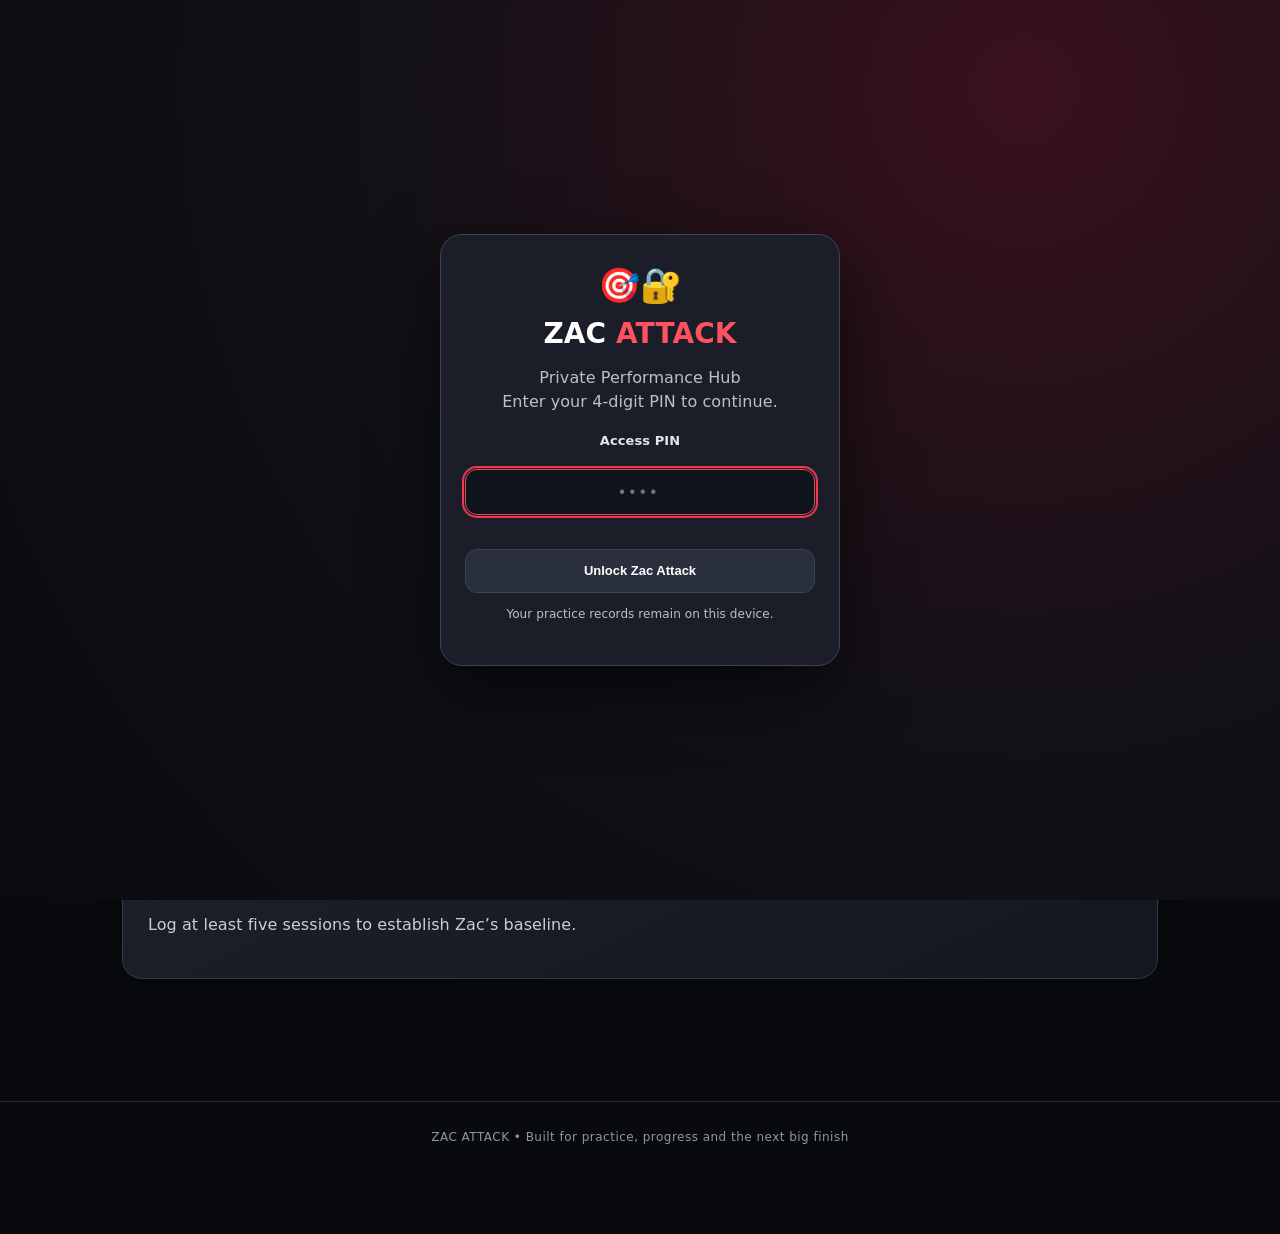
==== commit f77b87c3: "Add files via upload" ====
--- a/index.html
+++ b/index.html
@@ -30,7 +30,7 @@
 @media(min-width:650px){.tabs{grid-template-columns:repeat(5,minmax(0,1fr))!important}.tabs button{font-size:13px!important}main{padding:24px 22px 85px!important}.panel{padding:25px!important}#dashboard>.grid{grid-template-columns:repeat(4,minmax(0,1fr))!important}}
 @media(max-width:380px){.tabs button{font-size:11px!important;padding:8px 3px!important}.panel{padding:18px 13px!important}}
 @media(prefers-reduced-motion:reduce){*,*:before,*:after{animation:none!important;transition:none!important}}
-</style><style id="vaStyle">#videoStudio .va-hero{background:linear-gradient(135deg,#30151d,#171920);border-color:#8b303d}#videoStudio .va-videos{display:grid;grid-template-columns:repeat(auto-fit,minmax(min(100%,260px),1fr));gap:14px;margin:14px 0}#videoStudio .va-video-col[hidden]{display:none}#videoStudio .va-stage{position:relative;background:#090a0d;border:1px solid #45404a;border-radius:12px;overflow:hidden;min-height:170px;display:flex;align-items:center;justify-content:center;touch-action:none}#videoStudio video{display:block;width:100%;height:auto;max-height:390px;background:#08090b}#videoStudio canvas{position:absolute;inset:0;width:100%;height:100%;touch-action:none;cursor:crosshair}#videoStudio .va-empty{position:absolute;color:#9a9ca8;pointer-events:none}#videoStudio .va-controls{display:flex;gap:8px;flex-wrap:wrap;margin:12px 0}#videoStudio .va-controls button{flex:1 1 120px;min-height:44px}#videoStudio input[type=range]{accent-color:#e83d4f;margin:12px 0}#videoStudio .va-check{display:flex;gap:10px;align-items:center;margin:12px 0}#videoStudio .va-check input{width:auto;margin:0}#videoStudio .va-note{padding:12px;margin:8px 0;border:1px solid #45404a;border-radius:10px;white-space:pre-wrap;overflow-wrap:anywhere}#videoStudio .va-note button{margin-top:8px}#videoStudio .va-video-col>strong{display:block;margin-bottom:7px}#videoStudio .va-video-col>small{display:block;margin-top:6px}</style></head><body><header><div style="max-width:850px;margin:auto"><small>🎯 JUNIOR PLAYER DEVELOPMENT</small><h1>ZAC <span class="red">ATTACK</span></h1><div class="muted">Darts Performance Hub • Private local tracker</div></div></header><main><nav class="tabs"><button class="active" data-tab="dashboard">Dashboard</button><button data-tab="record">Log session</button><button data-tab="training">Training</button><button data-tab="smartCoach">🧠 Smart Coach</button><button data-tab="rivalry">⚔ Dad vs Zac</button><button data-tab="jdc">🎯 JDC Challenge</button><button data-tab="checkoutChallenge">🏁 Checkout Challenge</button><button data-tab="history">History</button><button data-tab="videoStudio">🎥 Throw Analysis</button><button data-tab="data">Data</button></nav><section class="show" id="dashboard"><div class="grid"><div class="stat"><small>Latest 3-dart avg</small><strong id="avg">—</strong></div><div class="stat"><small>Latest checkout %</small><strong id="checkout">—</strong></div><div class="stat"><small>Sessions logged</small><strong id="count">0</strong></div><div class="stat"><small>Best average</small><strong id="best">—</strong></div></div><div class="panel" style="margin-top:14px"><h2>Average over time</h2><canvas height="220" id="chart" width="700"></canvas><small>Based on sessions you record. No invented results.</small></div><div class="panel"><h2>Coach's focus</h2><p id="coach">Log a few sessions to see training recommendations based on Zac's progress.</p></div></section><section id="record"><div class="panel"><h2>Log a DartCounter session</h2><p class="muted">Enter statistics shown in DartCounter after a match or practice. Leave unavailable fields blank.</p><form id="sessionForm"><label>Date<input id="date" required="" type="date"/></label><label>Session type<select id="type"><option>501 practice</option><option>Competitive match</option><option>Tournament</option><option>Scoring drill</option><option>Doubles practice</option><option>Other practice</option></select></label><div class="grid"><div><label>3-dart average<input id="three" max="180" min="0" placeholder="e.g. 58.40" step="0.01" type="number"/></label></div><div><label>First 9 average<input id="first" max="180" min="0" step="0.01" type="number"/></label></div><div><label>Checkout %<input id="pct" max="100" min="0" step="0.01" type="number"/></label></div><div><label>180s<input id="max" min="0" step="1" type="number"/></label></div></div><label>Notes / opponent / result<textarea id="notes" placeholder="What went well? What needs work?" rows="3"></textarea></label><button class="primary" type="submit">Save session</button></form></div></section><section id="training"><div class="panel"><h2>Practice routines</h2><p class="muted">Record results in the session log to follow progress.</p></div><div id="routines"></div></section><section id="smartCoach"><div class="panel"><h2>🧠 Advanced Junior · Smart Practice Coach</h2><p class="muted">Personalised sessions from Zac’s saved practice results. Targets are coaching guides, not official JDC standards. Missing data stays missing.</p><div class="grid"><div class="stat"><small>Recent 3-dart average</small><strong id="scAverage">—</strong></div><div class="stat"><small>Recent checkout %</small><strong id="scCheckout">—</strong></div><div class="stat"><small>Scoring trend</small><strong id="scTrend">—</strong></div><div class="stat"><small>Current focus</small><strong id="scFocus">Baseline</strong></div></div></div><div class="panel"><h2>Build today's training</h2><label>Session length<select id="scMinutes"><option value="20">20 minutes</option><option value="30" selected>30 minutes</option><option value="45">45 minutes</option></select></label><label>Training emphasis<select id="scMode"><option value="auto">Coach decides from results</option><option value="scoring">Scoring consistency</option><option value="doubles">Doubles accuracy</option><option value="finishing">Checkout finishing</option><option value="pressure">Match pressure</option></select></label><button class="primary" id="scGenerate">Generate my session</button><p id="scReason" class="notice" aria-live="polite"></p><div id="scPlan"></div></div><div class="panel"><h2>After training</h2><p class="muted">Mark the session complete and record what Zac learned. Log measured averages and checkout percentages in Log session so the coach can adapt next time.</p><label>What went well / needs work?<textarea id="scNotes" rows="3" placeholder="e.g. Doubles improved after slowing down"></textarea></label><button id="scComplete" class="primary">Save completed coach session</button><h2>Recent coached sessions</h2><div id="scHistory"></div></div></section><section id="jdc"><div class="panel"><h2>🎯 JDC Academy Challenge</h2><p class="muted">Enter each dart as Zac throws. Only hits on the target number count. Total updates automatically. This is a private practice tracker, not an official academy submission.</p><div class="grid"><div class="stat"><small>Current total</small><strong id="jdcTotal">0</strong></div><div class="stat"><small>Progress</small><strong id="jdcProgress">0 / 57</strong></div></div><h2 id="jdcTarget">Shanghai 10</h2><p id="jdcHelp" class="muted">Three darts at 10</p><div class="row" id="jdcButtons"><button class="primary" data-hit="S">Single</button><button class="primary" data-hit="D">Double</button><button class="primary" data-hit="T">Treble</button><button data-hit="M">Miss / other</button></div><p id="jdcBreakdown" class="muted"></p><div class="row"><button id="jdcUndo">Undo last dart</button><button id="jdcReset">Start again</button></div><div id="jdcFinish" hidden><h2>🏆 Routine complete!</h2><p id="jdcFinal"></p><button class="primary" id="jdcSave">Save JDC result</button></div></div><div class="panel"><h2>Previous JDC routines</h2><div id="jdcHistory"></div></div></section><section id="checkoutChallenge"><div class="panel"><h2>🏁 Checkout Challenge</h2><p><strong>Step 1:</strong> Zac picks his difficulty below. <strong>Step 2:</strong> Tap Start 10 checkouts. You can change difficulty before every new round.</p><p class="muted">Practise real double-out finishes. Pick a range, then enter how many darts were used to finish, or record a miss. Each target allows up to 9 darts (three visits).</p><div class="grid"><div><label>Player<select id="coPlayer"><option>Zac</option><option>Dad</option></select></label></div><div><label>🎯 Choose your difficulty<select id="coLevel"><option value="easy">Beginner: 2–40</option><option value="medium" selected>Intermediate: 41–100</option><option value="hard">Advanced: 101–170</option></select></label></div></div><div class="grid"><div class="stat"><small>Target checkout</small><strong id="coTarget">—</strong></div><div class="stat"><small>Points this round</small><strong id="coPoints">0</strong></div><div class="stat"><small>Completed</small><strong id="coDone">0 / 10</strong></div><div class="stat"><small>Successful finishes</small><strong id="coHits">0</strong></div></div><p id="coMessage" aria-live="polite">Start a round to get your first finish.</p><div class="row"><button class="primary" id="coStart">Start 10 checkouts</button><button id="coUndo">Undo last result</button></div><div id="coPlay" hidden><label>Darts needed to check out<select id="coDarts"><option value="1">1 dart</option><option value="2">2 darts</option><option value="3">3 darts</option><option value="4">4 darts</option><option value="5">5 darts</option><option value="6">6 darts</option><option value="7">7 darts</option><option value="8">8 darts</option><option value="9">9 darts</option></select></label><div class="row"><button class="primary" id="coHit">✓ Checkout hit</button><button id="coMiss">✕ Missed (9 darts)</button></div></div><p class="muted">Scoring: 10 points for a finish in 1–3 darts, 6 points in 4–6, 3 points in 7–9, and 0 for a miss. Maximum 100 points per round. This is a custom Zac Attack drill, not an official JDC scoring system.</p></div><div class="panel"><h2>🏆 Checkout challenge history</h2><div id="coHistory"></div></div></section><section id="history"><div class="panel"><h2>Session history</h2><div style="overflow:auto"><table><thead><tr><th>Date</th><th>Type</th><th>3DA</th><th>CO%</th><th></th></tr></thead><tbody id="rows"></tbody></table></div></div></section><section id="rivalry"><div class="panel"><h2>⚔ Dad vs Zac · Rivalry Zone</h2><p class="muted">Your nightly battle for bragging rights. Scores are entered manually; Omni does not sync directly here.</p><div class="grid"><div class="stat"><small>Dad wins</small><strong id="dadWins">0</strong></div><div class="stat"><small>Zac wins</small><strong id="zacWins">0</strong></div><div class="stat"><small>Matches played</small><strong id="matchCount">0</strong></div><div class="stat"><small>Current streak</small><strong id="winStreak">—</strong></div></div></div><div class="panel"><h2>🎯 Live 501 scorer</h2><p class="muted">Enter each three-dart visit. Exact double-out rules: finishing must be confirmed as a double; busts leave the score unchanged.</p><label>Who throws first?<select id="starter"><option value="Zac">Zac</option><option value="Dad">Dad</option></select></label><button class="primary" id="startGame">Start new leg</button><div hidden="" id="gameArea"><div class="grid" style="margin-top:14px"><div class="stat"><small>Zac remaining</small><strong id="zacRemaining">501</strong></div><div class="stat"><small>Dad remaining</small><strong id="dadRemaining">501</strong></div></div><p id="turnLabel" style="font-weight:700"></p><label>Three-dart visit (0–180)<input id="visit" inputmode="numeric" max="180" min="0" placeholder="e.g. 85" type="number"/></label><label style="display:flex;align-items:center;gap:8px"><input id="doubleOut" style="width:auto;margin:0" type="checkbox"/> Finished on a double (required for a winning visit)</label><div class="row"><button class="primary" id="recordVisit">Record visit</button><button id="undoVisit">Undo last visit</button><button id="abandonGame">Abandon leg</button></div><p aria-live="polite" id="gameMessage"></p><div class="muted" id="visitsList" style="font-size:13px"></div></div></div><div class="panel"><h2>🏆 Quick challenge</h2><p>Try a nine-dart scoring shootout, Bob's 27 or an around-the-clock race. Record who won the challenge below.</p><label>Challenge<select id="challengeType"><option>9-dart scoring shootout</option><option>Bob's 27</option><option>Around the clock</option><option>Checkout race</option><option>Other challenge</option></select></label><label>Winner<select id="challengeWinner"><option value="Zac">Zac</option><option value="Dad">Dad</option><option value="Draw">Draw</option></select></label><label>Notes (optional)<input id="challengeNotes" placeholder="e.g. Zac hit 280 in nine darts"/></label><button class="primary" id="saveChallenge">Save challenge result</button></div><div class="panel"><h2>📅 Rivalry history</h2><div id="rivalryHistory"></div></div></section><section id="videoStudio"><div class="panel va-hero"><small>🎥 ZAC ATTACK PRO · VIDEO COACHING</small><h2>Throw Analysis Studio</h2><p class="muted">Review Zac's throwing action with slow motion, frame stepping, overlays and side-by-side comparison. Videos stay on this device and are not uploaded or saved by the app.</p></div><div class="panel"><h2>1 · Load throw footage</h2><div class="grid"><div><label for="vaFileA">Primary throw video</label><input id="vaFileA" type="file" accept="video/*"/></div><div><label for="vaFileB">Comparison video (optional)</label><input id="vaFileB" type="file" accept="video/*"/></div></div><div class="va-videos"><div class="va-video-col"><strong>Throw A</strong><div class="va-stage" id="vaStageA"><video id="vaVideoA" playsinline preload="metadata"></video><canvas id="vaCanvasA"></canvas><div class="va-empty" id="vaEmptyA">Choose a video to begin</div></div><small id="vaTimeA">0:00.00 / 0:00.00</small></div><div class="va-video-col" id="vaColB" hidden><strong>Throw B · comparison</strong><div class="va-stage" id="vaStageB"><video id="vaVideoB" playsinline preload="metadata"></video><canvas id="vaCanvasB"></canvas></div><small id="vaTimeB">0:00.00 / 0:00.00</small></div></div><div class="va-controls"><button class="primary" id="vaPlay" type="button">▶ Play / Pause</button><button id="vaBack" type="button">◀ Frame</button><button id="vaForward" type="button">Frame ▶</button><button id="vaRestart" type="button">↺ Restart</button></div><label for="vaSpeed">Playback speed</label><select id="vaSpeed"><option value="0.25">0.25× slow motion</option><option value="0.5">0.5×</option><option value="1" selected>1× normal</option><option value="1.5">1.5×</option></select><label for="vaSeek">Timeline (primary video)</label><input id="vaSeek" type="range" min="0" max="1000" value="0" step="1"/><label class="va-check"><input id="vaSync" type="checkbox" checked/> Sync playback controls for both videos</label><p class="muted">Frame buttons advance approximately 1/30 second. Exact frame accuracy depends on the source video and browser.</p></div><div class="panel"><h2>2 · Technique overlay</h2><p class="muted">Pause footage and draw reference lines to inspect stance, elbow position, release and follow-through. Drawings are visual guides, not automatic body tracking.</p><div class="va-controls"><button id="vaDraw" class="primary" type="button">✏ Draw: ON</button><button id="vaUndo" type="button">Undo line</button><button id="vaClear" type="button">Clear lines</button></div><label for="vaTarget">Draw on</label><select id="vaTarget"><option value="A">Throw A</option><option value="B">Throw B (when loaded)</option></select><p class="muted">Drag on the video to draw a line. Lines are tied to the displayed video view, not automatically tracked through movement.</p></div><div class="panel"><h2>3 · Coaching notes</h2><label for="vaLabel">Session title</label><input id="vaLabel" placeholder="e.g. Side view · October practice" maxlength="100"/><label for="vaNotes">Observations and next focus</label><textarea id="vaNotes" rows="5" maxlength="2000" placeholder="Setup, shoulder, elbow, release, follow-through, consistency..."></textarea><button class="primary" id="vaSaveNotes" type="button">Save coaching notes</button><h2>Saved analysis notes</h2><div id="vaHistory"></div><p class="muted">Notes are included in the app's full JSON backup. Video files and drawn overlays are not backed up.</p></div></section><section id="data"><div class="panel"><h2>Backup and import</h2><p>All data stays in this browser on this device. Export a backup regularly, especially before clearing browser data. This version has no account or cloud sync.</p><div class="row"><button id="exportJson">Export backup (JSON)</button><button id="exportCsv">Export sessions (CSV)</button></div><label>Restore a backup JSON file<input accept=".json,application/json" id="importJson" type="file"/></label><p class="notice">This is not a direct DartCounter connection. Only import files you have legitimately obtained and are permitted to use.</p></div><div class="panel"><h2>About the tracker</h2><p>Private first version. No DartCounter credentials needed. Statistics are manually entered and should be checked against the original source.</p></div></section></main><footer>ZAC ATTACK • Built for practice, progress and the next big finish</footer><script>const KEY='zac_attack_sessions_v1';let sessions=[];try{sessions=JSON.parse(localStorage.getItem(KEY)||'[]');if(!Array.isArray(sessions))sessions=[]}catch{sessions=[]}const $=id=>document.getElementById(id);$('date').value=new Date().toISOString().slice(0,10);document.querySelectorAll('[data-tab]').forEach(b=>b.onclick=()=>{document.querySelectorAll('[data-tab]').forEach(x=>x.classList.toggle('active',x===b));document.querySelectorAll('section').forEach(s=>s.classList.toggle('show',s.id===b.dataset.tab));render()});const number=id=>$(id).value===''?null:Number($(id).value);function save(){localStorage.setItem(KEY,JSON.stringify(sessions));render()}$('sessionForm').onsubmit=e=>{e.preventDefault();sessions.push({id:crypto.randomUUID?crypto.randomUUID():String(Date.now()),date:$('date').value,type:$('type').value,average:number('three'),firstNine:number('first'),checkout:number('pct'),max180:number('max'),notes:$('notes').value});save();$('sessionForm').reset();$('date').value=new Date().toISOString().slice(0,10);alert('Session saved');};function render(){let ordered=[...sessions].sort((a,b)=>a.date.localeCompare(b.date));let valid=ordered.filter(s=>Number.isFinite(s.average));let latest=ordered.at(-1);$('avg').textContent=latest&&latest.average!=null?latest.average.toFixed(1):'—';$('checkout').textContent=latest&&latest.checkout!=null?latest.checkout.toFixed(1)+'%':'—';$('count').textContent=sessions.length;$('best').textContent=valid.length?Math.max(...valid.map(s=>s.average)).toFixed(1):'—';let recent=valid.slice(-5),older=valid.slice(-10,-5);let rmean=a=>a.reduce((s,x)=>s+x.average,0)/a.length;let advice='Log at least five sessions to establish Zac’s baseline.';if(recent.length>=5){advice='Last five sessions average: '+rmean(recent).toFixed(1)+'. ';if(older.length)advice+='Compared with the previous five: '+(rmean(recent)-rmean(older)>=0?'+':'')+(rmean(recent)-rmean(older)).toFixed(1)+' points. ';let co=ordered.filter(x=>x.checkout!=null).slice(-5);if(co.length&&co.reduce((s,x)=>s+x.checkout,0)/co.length<30)advice+='Focus on doubles and 41–100 checkouts this week.';else advice+='Keep a balanced mix of scoring, finishing and match play.'}$('coach').textContent=advice;$('rows').replaceChildren();ordered.reverse().forEach(s=>{let tr=document.createElement('tr');[s.date,s.type,s.average==null?'—':s.average.toFixed(1),s.checkout==null?'—':s.checkout+'%'].forEach(v=>{let td=document.createElement('td');td.textContent=v;tr.appendChild(td)});let td=document.createElement('td'),b=document.createElement('button');b.textContent='×';b.setAttribute('aria-label','Delete session');b.onclick=()=>{if(confirm('Delete this session?')){sessions=sessions.filter(x=>x.id!==s.id);save()}};td.appendChild(b);tr.appendChild(td);$('rows').appendChild(tr)});draw(valid)}function draw(data){let c=$('chart'),ctx=c.getContext('2d'),w=c.width,h=c.height;ctx.clearRect(0,0,w,h);ctx.strokeStyle='#555864';ctx.lineWidth=1;for(let i=0;i<5;i++){let y=15+i*(h-40)/4;ctx.beginPath();ctx.moveTo(42,y);ctx.lineTo(w-12,y);ctx.stroke()}if(!data.length){ctx.fillStyle='#adb0ba';ctx.font='16px system-ui';ctx.fillText('Your progress will appear here',55,110);return}let vals=data.slice(-25).map(x=>x.average),min=Math.max(0,Math.floor((Math.min(...vals)-10)/10)*10),max=Math.min(180,Math.ceil((Math.max(...vals)+10)/10)*10);if(max===min)max=min+10;ctx.strokeStyle='#ff5261';ctx.lineWidth=3;ctx.beginPath();vals.forEach((v,i)=>{let x=42+i*(w-65)/Math.max(vals.length-1,1),y=15+(max-v)/(max-min)*(h-40);i?ctx.lineTo(x,y):ctx.moveTo(x,y)});ctx.stroke();ctx.fillStyle='#fff';ctx.font='13px system-ui';ctx.fillText(max.toFixed(0),3,18);ctx.fillText(min.toFixed(0),3,h-23)}const drills=[['Scoring consistency','15 minutes','Throw 10 visits at T20. Record the total scored. Repeat weekly to measure consistency.'],['Doubles ladder','15 minutes','Start at D1 and work up to D20. Allow three darts per double; note how many you hit.'],['Bob’s 27','15 minutes','Start on 27 points. Throw three darts at each double D1–D20, adding twice the double value per hit and subtracting it if all three miss. Stop if your score goes below zero.'],['Checkout builder','20 minutes','Attempt 41, 61, 81, 101 and 121. Give each finish three visits and log successes.'],['Match pressure','20 minutes','Play 501 double-out and record the average, first nine and checkout percentage.']];drills.forEach(([name,time,desc])=>{let div=document.createElement('div');div.className='panel';let h=document.createElement('h2');h.textContent=name+' · '+time;let p=document.createElement('p');p.textContent=desc;div.append(h,p);$('routines').appendChild(div)});function download(name,content,type){let a=document.createElement('a'),u=URL.createObjectURL(new Blob([content],{type}));a.href=u;a.download=name;a.click();setTimeout(()=>URL.revokeObjectURL(u),1000)}$('exportJson').onclick=()=>download('zac-attack-backup.json',JSON.stringify({version:1,sessions},null,2),'application/json');$('exportCsv').onclick=()=>{let cols=['date','type','average','firstNine','checkout','max180','notes'];let esc=v=>'"'+String(v??'').replaceAll('"','""')+'"';download('zac-attack-sessions.csv',[cols.join(','),...sessions.map(s=>cols.map(k=>esc(s[k])).join(','))].join('\r\n'),'text/csv')};$('importJson').onchange=async e=>{try{let data=JSON.parse(await e.target.files[0].text());if(!Array.isArray(data.sessions)||data.sessions.some(s=>!s.date||!s.type))throw Error('Invalid backup');if(confirm('Restore backup? This will replace the current local sessions.')){sessions=data.sessions;save();alert('Backup restored')}}catch(err){alert('Unable to import: '+err.message)}e.target.value=''};render();</script><script>
+</style><style id="vaStyle">#videoStudio .va-hero{background:linear-gradient(135deg,#30151d,#171920);border-color:#8b303d}#videoStudio .va-videos{display:grid;grid-template-columns:repeat(auto-fit,minmax(min(100%,260px),1fr));gap:14px;margin:14px 0}#videoStudio .va-video-col[hidden]{display:none}#videoStudio .va-stage{position:relative;background:#090a0d;border:1px solid #45404a;border-radius:12px;overflow:hidden;min-height:170px;display:flex;align-items:center;justify-content:center;touch-action:none}#videoStudio video{display:block;width:100%;height:auto;max-height:390px;background:#08090b}#videoStudio canvas{position:absolute;inset:0;width:100%;height:100%;touch-action:none;cursor:crosshair}#videoStudio .va-empty{position:absolute;color:#9a9ca8;pointer-events:none}#videoStudio .va-controls{display:flex;gap:8px;flex-wrap:wrap;margin:12px 0}#videoStudio .va-controls button{flex:1 1 120px;min-height:44px}#videoStudio input[type=range]{accent-color:#e83d4f;margin:12px 0}#videoStudio .va-check{display:flex;gap:10px;align-items:center;margin:12px 0}#videoStudio .va-check input{width:auto;margin:0}#videoStudio .va-note{padding:12px;margin:8px 0;border:1px solid #45404a;border-radius:10px;white-space:pre-wrap;overflow-wrap:anywhere}#videoStudio .va-note button{margin-top:8px}#videoStudio .va-video-col>strong{display:block;margin-bottom:7px}#videoStudio .va-video-col>small{display:block;margin-top:6px}</style><style id="zacPinStyles">#zacPinGate{position:fixed;inset:0;z-index:2147483647;background:radial-gradient(circle at 80% 10%,#3a111c 0%,#101117 52%,#090b10 100%);display:flex;align-items:center;justify-content:center;padding:20px;color:#fff;font-family:system-ui,Arial}#zacPinGate[hidden]{display:none!important}.zacPinCard{width:min(100%,400px);background:#1b1e28;border:1px solid #414350;border-radius:22px;padding:30px 24px;text-align:center;box-shadow:0 24px 70px #0009}.zacPinCard h2{font-size:28px;margin:12px 0 8px}.zacPinCard p{color:#bdc0ca;line-height:1.5}.zacPinCard input{display:block;width:100%;font-size:25px;text-align:center;letter-spacing:.3em;background:#10131b;color:#fff;border:1px solid #646773;border-radius:12px;padding:14px;margin:20px 0 12px}.zacPinCard button{width:100%;padding:15px;background:#e32e48;color:#fff;border:0;border-radius:12px;font-size:17px;font-weight:800}.zacPinCard #zacPinError{min-height:22px;color:#ff8b98;font-size:14px}.zacLockButton{position:fixed;right:15px;bottom:15px;z-index:99999;background:#e32e48!important;border:1px solid #ff7586!important;color:#fff!important;border-radius:30px!important;box-shadow:0 6px 20px #0008;padding:12px 18px!important;font-weight:800!important}body.zac-locked{overflow:hidden}</style></head><body class="zac-locked"><div id="zacPinGate" role="dialog" aria-modal="true" aria-labelledby="zacPinTitle"><div class="zacPinCard"><div style="font-size:34px">🎯🔐</div><h2 id="zacPinTitle">ZAC <span style="color:#ff5261">ATTACK</span></h2><p>Private Performance Hub<br>Enter your 4-digit PIN to continue.</p><form id="zacPinForm" autocomplete="off"><label for="zacPinInput">Access PIN</label><input id="zacPinInput" type="password" inputmode="numeric" pattern="[0-9]{4}" maxlength="4" autocomplete="off" required placeholder="••••" aria-describedby="zacPinError"/><div id="zacPinError" role="alert" aria-live="polite"></div><button type="submit">Unlock Zac Attack</button></form><p style="font-size:12px">Your practice records remain on this device.</p></div></div><button type="button" id="zacLockNow" class="zacLockButton" hidden>🔒 Lock app</button><header><div style="max-width:850px;margin:auto"><small>🎯 JUNIOR PLAYER DEVELOPMENT</small><h1>ZAC <span class="red">ATTACK</span></h1><div class="muted">Darts Performance Hub • Private local tracker</div></div></header><main><nav class="tabs"><button class="active" data-tab="dashboard">Dashboard</button><button data-tab="record">Log session</button><button data-tab="training">Training</button><button data-tab="smartCoach">🧠 Smart Coach</button><button data-tab="rivalry">⚔ Dad vs Zac</button><button data-tab="jdc">🎯 JDC Challenge</button><button data-tab="checkoutChallenge">🏁 Checkout Challenge</button><button data-tab="history">History</button><button data-tab="videoStudio">🎥 Throw Analysis</button><button data-tab="data">Data</button></nav><section class="show" id="dashboard"><div class="grid"><div class="stat"><small>Latest 3-dart avg</small><strong id="avg">—</strong></div><div class="stat"><small>Latest checkout %</small><strong id="checkout">—</strong></div><div class="stat"><small>Sessions logged</small><strong id="count">0</strong></div><div class="stat"><small>Best average</small><strong id="best">—</strong></div></div><div class="panel" style="margin-top:14px"><h2>Average over time</h2><canvas height="220" id="chart" width="700"></canvas><small>Based on sessions you record. No invented results.</small></div><div class="panel"><h2>Coach's focus</h2><p id="coach">Log a few sessions to see training recommendations based on Zac's progress.</p></div></section><section id="record"><div class="panel"><h2>Log a DartCounter session</h2><p class="muted">Enter statistics shown in DartCounter after a match or practice. Leave unavailable fields blank.</p><form id="sessionForm"><label>Date<input id="date" required="" type="date"/></label><label>Session type<select id="type"><option>501 practice</option><option>Competitive match</option><option>Tournament</option><option>Scoring drill</option><option>Doubles practice</option><option>Other practice</option></select></label><div class="grid"><div><label>3-dart average<input id="three" max="180" min="0" placeholder="e.g. 58.40" step="0.01" type="number"/></label></div><div><label>First 9 average<input id="first" max="180" min="0" step="0.01" type="number"/></label></div><div><label>Checkout %<input id="pct" max="100" min="0" step="0.01" type="number"/></label></div><div><label>180s<input id="max" min="0" step="1" type="number"/></label></div></div><label>Notes / opponent / result<textarea id="notes" placeholder="What went well? What needs work?" rows="3"></textarea></label><button class="primary" type="submit">Save session</button></form></div></section><section id="training"><div class="panel"><h2>Practice routines</h2><p class="muted">Record results in the session log to follow progress.</p></div><div id="routines"></div></section><section id="smartCoach"><div class="panel"><h2>🧠 Advanced Junior · Smart Practice Coach</h2><p class="muted">Personalised sessions from Zac’s saved practice results. Targets are coaching guides, not official JDC standards. Missing data stays missing.</p><div class="grid"><div class="stat"><small>Recent 3-dart average</small><strong id="scAverage">—</strong></div><div class="stat"><small>Recent checkout %</small><strong id="scCheckout">—</strong></div><div class="stat"><small>Scoring trend</small><strong id="scTrend">—</strong></div><div class="stat"><small>Current focus</small><strong id="scFocus">Baseline</strong></div></div></div><div class="panel"><h2>Build today's training</h2><label>Session length<select id="scMinutes"><option value="20">20 minutes</option><option value="30" selected>30 minutes</option><option value="45">45 minutes</option></select></label><label>Training emphasis<select id="scMode"><option value="auto">Coach decides from results</option><option value="scoring">Scoring consistency</option><option value="doubles">Doubles accuracy</option><option value="finishing">Checkout finishing</option><option value="pressure">Match pressure</option></select></label><button class="primary" id="scGenerate">Generate my session</button><p id="scReason" class="notice" aria-live="polite"></p><div id="scPlan"></div></div><div class="panel"><h2>After training</h2><p class="muted">Mark the session complete and record what Zac learned. Log measured averages and checkout percentages in Log session so the coach can adapt next time.</p><label>What went well / needs work?<textarea id="scNotes" rows="3" placeholder="e.g. Doubles improved after slowing down"></textarea></label><button id="scComplete" class="primary">Save completed coach session</button><h2>Recent coached sessions</h2><div id="scHistory"></div></div></section><section id="jdc"><div class="panel"><h2>🎯 JDC Academy Challenge</h2><p class="muted">Enter each dart as Zac throws. Only hits on the target number count. Total updates automatically. This is a private practice tracker, not an official academy submission.</p><div class="grid"><div class="stat"><small>Current total</small><strong id="jdcTotal">0</strong></div><div class="stat"><small>Progress</small><strong id="jdcProgress">0 / 57</strong></div></div><h2 id="jdcTarget">Shanghai 10</h2><p id="jdcHelp" class="muted">Three darts at 10</p><div class="row" id="jdcButtons"><button class="primary" data-hit="S">Single</button><button class="primary" data-hit="D">Double</button><button class="primary" data-hit="T">Treble</button><button data-hit="M">Miss / other</button></div><p id="jdcBreakdown" class="muted"></p><div class="row"><button id="jdcUndo">Undo last dart</button><button id="jdcReset">Start again</button></div><div id="jdcFinish" hidden><h2>🏆 Routine complete!</h2><p id="jdcFinal"></p><button class="primary" id="jdcSave">Save JDC result</button></div></div><div class="panel"><h2>Previous JDC routines</h2><div id="jdcHistory"></div></div></section><section id="checkoutChallenge"><div class="panel"><h2>🏁 Checkout Challenge</h2><p><strong>Step 1:</strong> Zac picks his difficulty below. <strong>Step 2:</strong> Tap Start 10 checkouts. You can change difficulty before every new round.</p><p class="muted">Practise real double-out finishes. Pick a range, then enter how many darts were used to finish, or record a miss. Each target allows up to 9 darts (three visits).</p><div class="grid"><div><label>Player<select id="coPlayer"><option>Zac</option><option>Dad</option></select></label></div><div><label>🎯 Choose your difficulty<select id="coLevel"><option value="easy">Beginner: 2–40</option><option value="medium" selected>Intermediate: 41–100</option><option value="hard">Advanced: 101–170</option></select></label></div></div><div class="grid"><div class="stat"><small>Target checkout</small><strong id="coTarget">—</strong></div><div class="stat"><small>Points this round</small><strong id="coPoints">0</strong></div><div class="stat"><small>Completed</small><strong id="coDone">0 / 10</strong></div><div class="stat"><small>Successful finishes</small><strong id="coHits">0</strong></div></div><p id="coMessage" aria-live="polite">Start a round to get your first finish.</p><div class="row"><button class="primary" id="coStart">Start 10 checkouts</button><button id="coUndo">Undo last result</button></div><div id="coPlay" hidden><label>Darts needed to check out<select id="coDarts"><option value="1">1 dart</option><option value="2">2 darts</option><option value="3">3 darts</option><option value="4">4 darts</option><option value="5">5 darts</option><option value="6">6 darts</option><option value="7">7 darts</option><option value="8">8 darts</option><option value="9">9 darts</option></select></label><div class="row"><button class="primary" id="coHit">✓ Checkout hit</button><button id="coMiss">✕ Missed (9 darts)</button></div></div><p class="muted">Scoring: 10 points for a finish in 1–3 darts, 6 points in 4–6, 3 points in 7–9, and 0 for a miss. Maximum 100 points per round. This is a custom Zac Attack drill, not an official JDC scoring system.</p></div><div class="panel"><h2>🏆 Checkout challenge history</h2><div id="coHistory"></div></div></section><section id="history"><div class="panel"><h2>Session history</h2><div style="overflow:auto"><table><thead><tr><th>Date</th><th>Type</th><th>3DA</th><th>CO%</th><th></th></tr></thead><tbody id="rows"></tbody></table></div></div></section><section id="rivalry"><div class="panel"><h2>⚔ Dad vs Zac · Rivalry Zone</h2><p class="muted">Your nightly battle for bragging rights. Scores are entered manually; Omni does not sync directly here.</p><div class="grid"><div class="stat"><small>Dad wins</small><strong id="dadWins">0</strong></div><div class="stat"><small>Zac wins</small><strong id="zacWins">0</strong></div><div class="stat"><small>Matches played</small><strong id="matchCount">0</strong></div><div class="stat"><small>Current streak</small><strong id="winStreak">—</strong></div></div></div><div class="panel"><h2>🎯 Live 501 scorer</h2><p class="muted">Enter each three-dart visit. Exact double-out rules: finishing must be confirmed as a double; busts leave the score unchanged.</p><label>Who throws first?<select id="starter"><option value="Zac">Zac</option><option value="Dad">Dad</option></select></label><button class="primary" id="startGame">Start new leg</button><div hidden="" id="gameArea"><div class="grid" style="margin-top:14px"><div class="stat"><small>Zac remaining</small><strong id="zacRemaining">501</strong></div><div class="stat"><small>Dad remaining</small><strong id="dadRemaining">501</strong></div></div><p id="turnLabel" style="font-weight:700"></p><label>Three-dart visit (0–180)<input id="visit" inputmode="numeric" max="180" min="0" placeholder="e.g. 85" type="number"/></label><label style="display:flex;align-items:center;gap:8px"><input id="doubleOut" style="width:auto;margin:0" type="checkbox"/> Finished on a double (required for a winning visit)</label><div class="row"><button class="primary" id="recordVisit">Record visit</button><button id="undoVisit">Undo last visit</button><button id="abandonGame">Abandon leg</button></div><p aria-live="polite" id="gameMessage"></p><div class="muted" id="visitsList" style="font-size:13px"></div></div></div><div class="panel"><h2>🏆 Quick challenge</h2><p>Try a nine-dart scoring shootout, Bob's 27 or an around-the-clock race. Record who won the challenge below.</p><label>Challenge<select id="challengeType"><option>9-dart scoring shootout</option><option>Bob's 27</option><option>Around the clock</option><option>Checkout race</option><option>Other challenge</option></select></label><label>Winner<select id="challengeWinner"><option value="Zac">Zac</option><option value="Dad">Dad</option><option value="Draw">Draw</option></select></label><label>Notes (optional)<input id="challengeNotes" placeholder="e.g. Zac hit 280 in nine darts"/></label><button class="primary" id="saveChallenge">Save challenge result</button></div><div class="panel"><h2>📅 Rivalry history</h2><div id="rivalryHistory"></div></div></section><section id="videoStudio"><div class="panel va-hero"><small>🎥 ZAC ATTACK PRO · VIDEO COACHING</small><h2>Throw Analysis Studio</h2><p class="muted">Review Zac's throwing action with slow motion, frame stepping, overlays and side-by-side comparison. Videos stay on this device and are not uploaded or saved by the app.</p></div><div class="panel"><h2>1 · Load throw footage</h2><div class="grid"><div><label for="vaFileA">Primary throw video</label><input id="vaFileA" type="file" accept="video/*"/></div><div><label for="vaFileB">Comparison video (optional)</label><input id="vaFileB" type="file" accept="video/*"/></div></div><div class="va-videos"><div class="va-video-col"><strong>Throw A</strong><div class="va-stage" id="vaStageA"><video id="vaVideoA" playsinline preload="metadata"></video><canvas id="vaCanvasA"></canvas><div class="va-empty" id="vaEmptyA">Choose a video to begin</div></div><small id="vaTimeA">0:00.00 / 0:00.00</small></div><div class="va-video-col" id="vaColB" hidden><strong>Throw B · comparison</strong><div class="va-stage" id="vaStageB"><video id="vaVideoB" playsinline preload="metadata"></video><canvas id="vaCanvasB"></canvas></div><small id="vaTimeB">0:00.00 / 0:00.00</small></div></div><div class="va-controls"><button class="primary" id="vaPlay" type="button">▶ Play / Pause</button><button id="vaBack" type="button">◀ Frame</button><button id="vaForward" type="button">Frame ▶</button><button id="vaRestart" type="button">↺ Restart</button></div><label for="vaSpeed">Playback speed</label><select id="vaSpeed"><option value="0.25">0.25× slow motion</option><option value="0.5">0.5×</option><option value="1" selected>1× normal</option><option value="1.5">1.5×</option></select><label for="vaSeek">Timeline (primary video)</label><input id="vaSeek" type="range" min="0" max="1000" value="0" step="1"/><label class="va-check"><input id="vaSync" type="checkbox" checked/> Sync playback controls for both videos</label><p class="muted">Frame buttons advance approximately 1/30 second. Exact frame accuracy depends on the source video and browser.</p></div><div class="panel"><h2>2 · Technique overlay</h2><p class="muted">Pause footage and draw reference lines to inspect stance, elbow position, release and follow-through. Drawings are visual guides, not automatic body tracking.</p><div class="va-controls"><button id="vaDraw" class="primary" type="button">✏ Draw: ON</button><button id="vaUndo" type="button">Undo line</button><button id="vaClear" type="button">Clear lines</button></div><label for="vaTarget">Draw on</label><select id="vaTarget"><option value="A">Throw A</option><option value="B">Throw B (when loaded)</option></select><p class="muted">Drag on the video to draw a line. Lines are tied to the displayed video view, not automatically tracked through movement.</p></div><div class="panel"><h2>3 · Coaching notes</h2><label for="vaLabel">Session title</label><input id="vaLabel" placeholder="e.g. Side view · October practice" maxlength="100"/><label for="vaNotes">Observations and next focus</label><textarea id="vaNotes" rows="5" maxlength="2000" placeholder="Setup, shoulder, elbow, release, follow-through, consistency..."></textarea><button class="primary" id="vaSaveNotes" type="button">Save coaching notes</button><h2>Saved analysis notes</h2><div id="vaHistory"></div><p class="muted">Notes are included in the app's full JSON backup. Video files and drawn overlays are not backed up.</p></div></section><section id="data"><div class="panel"><h2>Backup and import</h2><p>All data stays in this browser on this device. Export a backup regularly, especially before clearing browser data. This version has no account or cloud sync.</p><div class="row"><button id="exportJson">Export backup (JSON)</button><button id="exportCsv">Export sessions (CSV)</button></div><label>Restore a backup JSON file<input accept=".json,application/json" id="importJson" type="file"/></label><p class="notice">This is not a direct DartCounter connection. Only import files you have legitimately obtained and are permitted to use.</p></div><div class="panel"><h2>About the tracker</h2><p>Private first version. No DartCounter credentials needed. Statistics are manually entered and should be checked against the original source.</p></div></section></main><footer>ZAC ATTACK • Built for practice, progress and the next big finish</footer><script>const KEY='zac_attack_sessions_v1';let sessions=[];try{sessions=JSON.parse(localStorage.getItem(KEY)||'[]');if(!Array.isArray(sessions))sessions=[]}catch{sessions=[]}const $=id=>document.getElementById(id);$('date').value=new Date().toISOString().slice(0,10);document.querySelectorAll('[data-tab]').forEach(b=>b.onclick=()=>{document.querySelectorAll('[data-tab]').forEach(x=>x.classList.toggle('active',x===b));document.querySelectorAll('section').forEach(s=>s.classList.toggle('show',s.id===b.dataset.tab));render()});const number=id=>$(id).value===''?null:Number($(id).value);function save(){localStorage.setItem(KEY,JSON.stringify(sessions));render()}$('sessionForm').onsubmit=e=>{e.preventDefault();sessions.push({id:crypto.randomUUID?crypto.randomUUID():String(Date.now()),date:$('date').value,type:$('type').value,average:number('three'),firstNine:number('first'),checkout:number('pct'),max180:number('max'),notes:$('notes').value});save();$('sessionForm').reset();$('date').value=new Date().toISOString().slice(0,10);alert('Session saved');};function render(){let ordered=[...sessions].sort((a,b)=>a.date.localeCompare(b.date));let valid=ordered.filter(s=>Number.isFinite(s.average));let latest=ordered.at(-1);$('avg').textContent=latest&&latest.average!=null?latest.average.toFixed(1):'—';$('checkout').textContent=latest&&latest.checkout!=null?latest.checkout.toFixed(1)+'%':'—';$('count').textContent=sessions.length;$('best').textContent=valid.length?Math.max(...valid.map(s=>s.average)).toFixed(1):'—';let recent=valid.slice(-5),older=valid.slice(-10,-5);let rmean=a=>a.reduce((s,x)=>s+x.average,0)/a.length;let advice='Log at least five sessions to establish Zac’s baseline.';if(recent.length>=5){advice='Last five sessions average: '+rmean(recent).toFixed(1)+'. ';if(older.length)advice+='Compared with the previous five: '+(rmean(recent)-rmean(older)>=0?'+':'')+(rmean(recent)-rmean(older)).toFixed(1)+' points. ';let co=ordered.filter(x=>x.checkout!=null).slice(-5);if(co.length&&co.reduce((s,x)=>s+x.checkout,0)/co.length<30)advice+='Focus on doubles and 41–100 checkouts this week.';else advice+='Keep a balanced mix of scoring, finishing and match play.'}$('coach').textContent=advice;$('rows').replaceChildren();ordered.reverse().forEach(s=>{let tr=document.createElement('tr');[s.date,s.type,s.average==null?'—':s.average.toFixed(1),s.checkout==null?'—':s.checkout+'%'].forEach(v=>{let td=document.createElement('td');td.textContent=v;tr.appendChild(td)});let td=document.createElement('td'),b=document.createElement('button');b.textContent='×';b.setAttribute('aria-label','Delete session');b.onclick=()=>{if(confirm('Delete this session?')){sessions=sessions.filter(x=>x.id!==s.id);save()}};td.appendChild(b);tr.appendChild(td);$('rows').appendChild(tr)});draw(valid)}function draw(data){let c=$('chart'),ctx=c.getContext('2d'),w=c.width,h=c.height;ctx.clearRect(0,0,w,h);ctx.strokeStyle='#555864';ctx.lineWidth=1;for(let i=0;i<5;i++){let y=15+i*(h-40)/4;ctx.beginPath();ctx.moveTo(42,y);ctx.lineTo(w-12,y);ctx.stroke()}if(!data.length){ctx.fillStyle='#adb0ba';ctx.font='16px system-ui';ctx.fillText('Your progress will appear here',55,110);return}let vals=data.slice(-25).map(x=>x.average),min=Math.max(0,Math.floor((Math.min(...vals)-10)/10)*10),max=Math.min(180,Math.ceil((Math.max(...vals)+10)/10)*10);if(max===min)max=min+10;ctx.strokeStyle='#ff5261';ctx.lineWidth=3;ctx.beginPath();vals.forEach((v,i)=>{let x=42+i*(w-65)/Math.max(vals.length-1,1),y=15+(max-v)/(max-min)*(h-40);i?ctx.lineTo(x,y):ctx.moveTo(x,y)});ctx.stroke();ctx.fillStyle='#fff';ctx.font='13px system-ui';ctx.fillText(max.toFixed(0),3,18);ctx.fillText(min.toFixed(0),3,h-23)}const drills=[['Scoring consistency','15 minutes','Throw 10 visits at T20. Record the total scored. Repeat weekly to measure consistency.'],['Doubles ladder','15 minutes','Start at D1 and work up to D20. Allow three darts per double; note how many you hit.'],['Bob’s 27','15 minutes','Start on 27 points. Throw three darts at each double D1–D20, adding twice the double value per hit and subtracting it if all three miss. Stop if your score goes below zero.'],['Checkout builder','20 minutes','Attempt 41, 61, 81, 101 and 121. Give each finish three visits and log successes.'],['Match pressure','20 minutes','Play 501 double-out and record the average, first nine and checkout percentage.']];drills.forEach(([name,time,desc])=>{let div=document.createElement('div');div.className='panel';let h=document.createElement('h2');h.textContent=name+' · '+time;let p=document.createElement('p');p.textContent=desc;div.append(h,p);$('routines').appendChild(div)});function download(name,content,type){let a=document.createElement('a'),u=URL.createObjectURL(new Blob([content],{type}));a.href=u;a.download=name;a.click();setTimeout(()=>URL.revokeObjectURL(u),1000)}$('exportJson').onclick=()=>download('zac-attack-backup.json',JSON.stringify({version:1,sessions},null,2),'application/json');$('exportCsv').onclick=()=>{let cols=['date','type','average','firstNine','checkout','max180','notes'];let esc=v=>'"'+String(v??'').replaceAll('"','""')+'"';download('zac-attack-sessions.csv',[cols.join(','),...sessions.map(s=>cols.map(k=>esc(s[k])).join(','))].join('\r\n'),'text/csv')};$('importJson').onchange=async e=>{try{let data=JSON.parse(await e.target.files[0].text());if(!Array.isArray(data.sessions)||data.sessions.some(s=>!s.date||!s.type))throw Error('Invalid backup');if(confirm('Restore backup? This will replace the current local sessions.')){sessions=data.sessions;save();alert('Backup restored')}}catch(err){alert('Unable to import: '+err.message)}e.target.value=''};render();</script><script>
 const RKEY='zac_attack_rivalry_v1', GKEY='zac_attack_live501_v1';
 let rivalry=[], game=null;
 try{rivalry=JSON.parse(localStorage.getItem(RKEY)||'[]');if(!Array.isArray(rivalry))rivalry=[]}catch{rivalry=[]}
@@ -186,4 +186,4 @@
     finally{importInput.value='';}
   };
 })();
-</script><script id="vaScript">(()=>{'use strict';const $=id=>document.getElementById(id),notesKey='zac_attack_video_notes_v1';let notes=[];try{const x=JSON.parse(localStorage.getItem(notesKey)||'[]');if(Array.isArray(x))notes=x}catch{}const videos={A:$('vaVideoA'),B:$('vaVideoB')},canvases={A:$('vaCanvasA'),B:$('vaCanvasB')},urls={A:null,B:null},lines={A:[],B:[]};let drawing=true,stroke=null;const loaded=k=>!!urls[k];function clock(t){if(!Number.isFinite(t))t=0;return Math.floor(t/60)+':'+String(Math.floor(t%60)).padStart(2,'0')+'.'+String(Math.floor((t%1)*100)).padStart(2,'0')}function update(){for(const k of ['A','B']){const v=videos[k];$('vaTime'+k).textContent=clock(v.currentTime)+' / '+clock(v.duration)}const v=videos.A;$('vaSeek').value=Number.isFinite(v.duration)&&v.duration>0?Math.round(v.currentTime/v.duration*1000):0;$('vaPlay').textContent=v.paused?'▶ Play':'⏸ Pause'}function resize(k){const c=canvases[k],r=c.getBoundingClientRect(),d=window.devicePixelRatio||1;if(!r.width||!r.height)return;c.width=Math.round(r.width*d);c.height=Math.round(r.height*d);const ctx=c.getContext('2d');ctx.setTransform(d,0,0,d,0,0);ctx.clearRect(0,0,r.width,r.height);ctx.lineWidth=3;ctx.strokeStyle='#ff4d5e';ctx.lineCap='round';for(const l of [...lines[k],...(stroke&&stroke.k===k?[stroke]:[])]){ctx.beginPath();ctx.moveTo(l.x1*r.width,l.y1*r.height);ctx.lineTo(l.x2*r.width,l.y2*r.height);ctx.stroke()}}function redraw(){resize('A');if(loaded('B'))resize('B')}function load(k,file){if(!file)return;if(file.type&&!file.type.startsWith('video/')){alert('Please choose a video file.');return}videos[k].pause();if(urls[k])URL.revokeObjectURL(urls[k]);urls[k]=URL.createObjectURL(file);videos[k].src=urls[k];videos[k].playbackRate=Number($('vaSpeed').value);lines[k]=[];if(k==='A')$('vaEmptyA').hidden=true;else $('vaColB').hidden=false;videos[k].load();setTimeout(redraw,100);update()}$('vaFileA').onchange=e=>load('A',e.target.files[0]);$('vaFileB').onchange=e=>load('B',e.target.files[0]);function apply(fn){if(!loaded('A'))return alert('Choose a primary video first.');fn(videos.A);if($('vaSync').checked&&loaded('B'))fn(videos.B);update()}$('vaPlay').onclick=()=>apply(v=>{if(v.paused)v.play().catch(()=>{});else v.pause()});$('vaBack').onclick=()=>apply(v=>{v.pause();v.currentTime=Math.max(0,v.currentTime-1/30)});$('vaForward').onclick=()=>apply(v=>{v.pause();v.currentTime=Math.min(Number.isFinite(v.duration)?v.duration:Infinity,v.currentTime+1/30)});$('vaRestart').onclick=()=>apply(v=>{v.pause();v.currentTime=0});$('vaSpeed').onchange=()=>{for(const v of Object.values(videos))v.playbackRate=Number($('vaSpeed').value)};$('vaSeek').oninput=e=>{const v=videos.A;if(loaded('A')&&Number.isFinite(v.duration))v.currentTime=v.duration*Number(e.target.value)/1000;if($('vaSync').checked&&loaded('B')&&Number.isFinite(videos.B.duration))videos.B.currentTime=videos.B.duration*Number(e.target.value)/1000};for(const v of Object.values(videos)){v.addEventListener('timeupdate',update);v.addEventListener('loadedmetadata',()=>{update();redraw()});v.addEventListener('play',update);v.addEventListener('pause',update)}function target(){const k=$('vaTarget').value;if(!loaded(k)){alert('Load Throw '+k+' first.');return null}return k}$('vaDraw').onclick=()=>{drawing=!drawing;$('vaDraw').textContent=drawing?'✏ Draw: ON':'✏ Draw: OFF';$('vaDraw').classList.toggle('primary',drawing)};$('vaUndo').onclick=()=>{const k=target();if(k){lines[k].pop();redraw()}};$('vaClear').onclick=()=>{const k=target();if(k){lines[k]=[];redraw()}};for(const k of ['A','B']){const c=canvases[k];const pt=e=>{const r=c.getBoundingClientRect();return {x:Math.max(0,Math.min(1,(e.clientX-r.left)/r.width)),y:Math.max(0,Math.min(1,(e.clientY-r.top)/r.height))}};c.addEventListener('pointerdown',e=>{if(!drawing||!loaded(k)||$('vaTarget').value!==k)return;const p=pt(e);stroke={k,x1:p.x,y1:p.y,x2:p.x,y2:p.y};c.setPointerCapture(e.pointerId)});c.addEventListener('pointermove',e=>{if(!stroke||stroke.k!==k)return;const p=pt(e);stroke.x2=p.x;stroke.y2=p.y;redraw()});const end=e=>{if(!stroke||stroke.k!==k)return;const p=pt(e);stroke.x2=p.x;stroke.y2=p.y;lines[k].push(stroke);stroke=null;redraw()};c.addEventListener('pointerup',end);c.addEventListener('pointercancel',()=>{stroke=null;redraw()})}function renderNotes(){const h=$('vaHistory');h.replaceChildren();if(!notes.length){h.textContent='No saved coaching notes yet.';return}notes.slice().reverse().forEach(n=>{const d=document.createElement('div');d.className='va-note';const t=document.createElement('strong');t.textContent=(n.title||'Throw analysis')+' · '+n.date;const p=document.createElement('p');p.textContent=n.text;const b=document.createElement('button');b.textContent='Delete note';b.onclick=()=>{if(confirm('Delete this coaching note?')){notes=notes.filter(x=>x.id!==n.id);localStorage.setItem(notesKey,JSON.stringify(notes));renderNotes()}};d.append(t,p,b);h.append(d)})}$('vaSaveNotes').onclick=()=>{const text=$('vaNotes').value.trim();if(!text)return alert('Write a coaching observation first.');notes.push({id:Date.now()+'-'+Math.random().toString(36).slice(2),date:new Date().toISOString().slice(0,10),title:$('vaLabel').value.trim().slice(0,100),text:text.slice(0,2000)});try{localStorage.setItem(notesKey,JSON.stringify(notes))}catch{return alert('Unable to save notes on this device.')}renderNotes();$('vaNotes').value='';alert('Coaching notes saved')};window.addEventListener('resize',redraw);document.querySelector('[data-tab="videoStudio"]').addEventListener('click',()=>setTimeout(redraw,80));window.addEventListener('pagehide',()=>{for(const u of Object.values(urls))if(u)URL.revokeObjectURL(u)});renderNotes();update()})();</script></body></html>
+</script><script id="vaScript">(()=>{'use strict';const $=id=>document.getElementById(id),notesKey='zac_attack_video_notes_v1';let notes=[];try{const x=JSON.parse(localStorage.getItem(notesKey)||'[]');if(Array.isArray(x))notes=x}catch{}const videos={A:$('vaVideoA'),B:$('vaVideoB')},canvases={A:$('vaCanvasA'),B:$('vaCanvasB')},urls={A:null,B:null},lines={A:[],B:[]};let drawing=true,stroke=null;const loaded=k=>!!urls[k];function clock(t){if(!Number.isFinite(t))t=0;return Math.floor(t/60)+':'+String(Math.floor(t%60)).padStart(2,'0')+'.'+String(Math.floor((t%1)*100)).padStart(2,'0')}function update(){for(const k of ['A','B']){const v=videos[k];$('vaTime'+k).textContent=clock(v.currentTime)+' / '+clock(v.duration)}const v=videos.A;$('vaSeek').value=Number.isFinite(v.duration)&&v.duration>0?Math.round(v.currentTime/v.duration*1000):0;$('vaPlay').textContent=v.paused?'▶ Play':'⏸ Pause'}function resize(k){const c=canvases[k],r=c.getBoundingClientRect(),d=window.devicePixelRatio||1;if(!r.width||!r.height)return;c.width=Math.round(r.width*d);c.height=Math.round(r.height*d);const ctx=c.getContext('2d');ctx.setTransform(d,0,0,d,0,0);ctx.clearRect(0,0,r.width,r.height);ctx.lineWidth=3;ctx.strokeStyle='#ff4d5e';ctx.lineCap='round';for(const l of [...lines[k],...(stroke&&stroke.k===k?[stroke]:[])]){ctx.beginPath();ctx.moveTo(l.x1*r.width,l.y1*r.height);ctx.lineTo(l.x2*r.width,l.y2*r.height);ctx.stroke()}}function redraw(){resize('A');if(loaded('B'))resize('B')}function load(k,file){if(!file)return;if(file.type&&!file.type.startsWith('video/')){alert('Please choose a video file.');return}videos[k].pause();if(urls[k])URL.revokeObjectURL(urls[k]);urls[k]=URL.createObjectURL(file);videos[k].src=urls[k];videos[k].playbackRate=Number($('vaSpeed').value);lines[k]=[];if(k==='A')$('vaEmptyA').hidden=true;else $('vaColB').hidden=false;videos[k].load();setTimeout(redraw,100);update()}$('vaFileA').onchange=e=>load('A',e.target.files[0]);$('vaFileB').onchange=e=>load('B',e.target.files[0]);function apply(fn){if(!loaded('A'))return alert('Choose a primary video first.');fn(videos.A);if($('vaSync').checked&&loaded('B'))fn(videos.B);update()}$('vaPlay').onclick=()=>apply(v=>{if(v.paused)v.play().catch(()=>{});else v.pause()});$('vaBack').onclick=()=>apply(v=>{v.pause();v.currentTime=Math.max(0,v.currentTime-1/30)});$('vaForward').onclick=()=>apply(v=>{v.pause();v.currentTime=Math.min(Number.isFinite(v.duration)?v.duration:Infinity,v.currentTime+1/30)});$('vaRestart').onclick=()=>apply(v=>{v.pause();v.currentTime=0});$('vaSpeed').onchange=()=>{for(const v of Object.values(videos))v.playbackRate=Number($('vaSpeed').value)};$('vaSeek').oninput=e=>{const v=videos.A;if(loaded('A')&&Number.isFinite(v.duration))v.currentTime=v.duration*Number(e.target.value)/1000;if($('vaSync').checked&&loaded('B')&&Number.isFinite(videos.B.duration))videos.B.currentTime=videos.B.duration*Number(e.target.value)/1000};for(const v of Object.values(videos)){v.addEventListener('timeupdate',update);v.addEventListener('loadedmetadata',()=>{update();redraw()});v.addEventListener('play',update);v.addEventListener('pause',update)}function target(){const k=$('vaTarget').value;if(!loaded(k)){alert('Load Throw '+k+' first.');return null}return k}$('vaDraw').onclick=()=>{drawing=!drawing;$('vaDraw').textContent=drawing?'✏ Draw: ON':'✏ Draw: OFF';$('vaDraw').classList.toggle('primary',drawing)};$('vaUndo').onclick=()=>{const k=target();if(k){lines[k].pop();redraw()}};$('vaClear').onclick=()=>{const k=target();if(k){lines[k]=[];redraw()}};for(const k of ['A','B']){const c=canvases[k];const pt=e=>{const r=c.getBoundingClientRect();return {x:Math.max(0,Math.min(1,(e.clientX-r.left)/r.width)),y:Math.max(0,Math.min(1,(e.clientY-r.top)/r.height))}};c.addEventListener('pointerdown',e=>{if(!drawing||!loaded(k)||$('vaTarget').value!==k)return;const p=pt(e);stroke={k,x1:p.x,y1:p.y,x2:p.x,y2:p.y};c.setPointerCapture(e.pointerId)});c.addEventListener('pointermove',e=>{if(!stroke||stroke.k!==k)return;const p=pt(e);stroke.x2=p.x;stroke.y2=p.y;redraw()});const end=e=>{if(!stroke||stroke.k!==k)return;const p=pt(e);stroke.x2=p.x;stroke.y2=p.y;lines[k].push(stroke);stroke=null;redraw()};c.addEventListener('pointerup',end);c.addEventListener('pointercancel',()=>{stroke=null;redraw()})}function renderNotes(){const h=$('vaHistory');h.replaceChildren();if(!notes.length){h.textContent='No saved coaching notes yet.';return}notes.slice().reverse().forEach(n=>{const d=document.createElement('div');d.className='va-note';const t=document.createElement('strong');t.textContent=(n.title||'Throw analysis')+' · '+n.date;const p=document.createElement('p');p.textContent=n.text;const b=document.createElement('button');b.textContent='Delete note';b.onclick=()=>{if(confirm('Delete this coaching note?')){notes=notes.filter(x=>x.id!==n.id);localStorage.setItem(notesKey,JSON.stringify(notes));renderNotes()}};d.append(t,p,b);h.append(d)})}$('vaSaveNotes').onclick=()=>{const text=$('vaNotes').value.trim();if(!text)return alert('Write a coaching observation first.');notes.push({id:Date.now()+'-'+Math.random().toString(36).slice(2),date:new Date().toISOString().slice(0,10),title:$('vaLabel').value.trim().slice(0,100),text:text.slice(0,2000)});try{localStorage.setItem(notesKey,JSON.stringify(notes))}catch{return alert('Unable to save notes on this device.')}renderNotes();$('vaNotes').value='';alert('Coaching notes saved')};window.addEventListener('resize',redraw);document.querySelector('[data-tab="videoStudio"]').addEventListener('click',()=>setTimeout(redraw,80));window.addEventListener('pagehide',()=>{for(const u of Object.values(urls))if(u)URL.revokeObjectURL(u)});renderNotes();update()})();</script><script id="zacPinScript">(()=>{'use strict';const PIN='1305',FLAG='zac_attack_pin_unlocked_tab_v1';const gate=document.getElementById('zacPinGate'),field=document.getElementById('zacPinInput'),error=document.getElementById('zacPinError'),lock=document.getElementById('zacLockNow');function showLock(){gate.hidden=false;lock.hidden=true;document.body.classList.add('zac-locked');field.value='';error.textContent='';setTimeout(()=>field.focus(),50)}function unlock(){gate.hidden=true;lock.hidden=false;document.body.classList.remove('zac-locked');try{sessionStorage.setItem(FLAG,'yes')}catch{}}document.getElementById('zacPinForm').addEventListener('submit',e=>{e.preventDefault();if(field.value===PIN)unlock();else{error.textContent='Incorrect PIN. Please try again.';field.value='';field.focus()}});lock.addEventListener('click',()=>{try{sessionStorage.removeItem(FLAG)}catch{}showLock()});let allowed=false;try{allowed=sessionStorage.getItem(FLAG)==='yes'}catch{}if(allowed)unlock();else showLock()})();</script></body></html>
